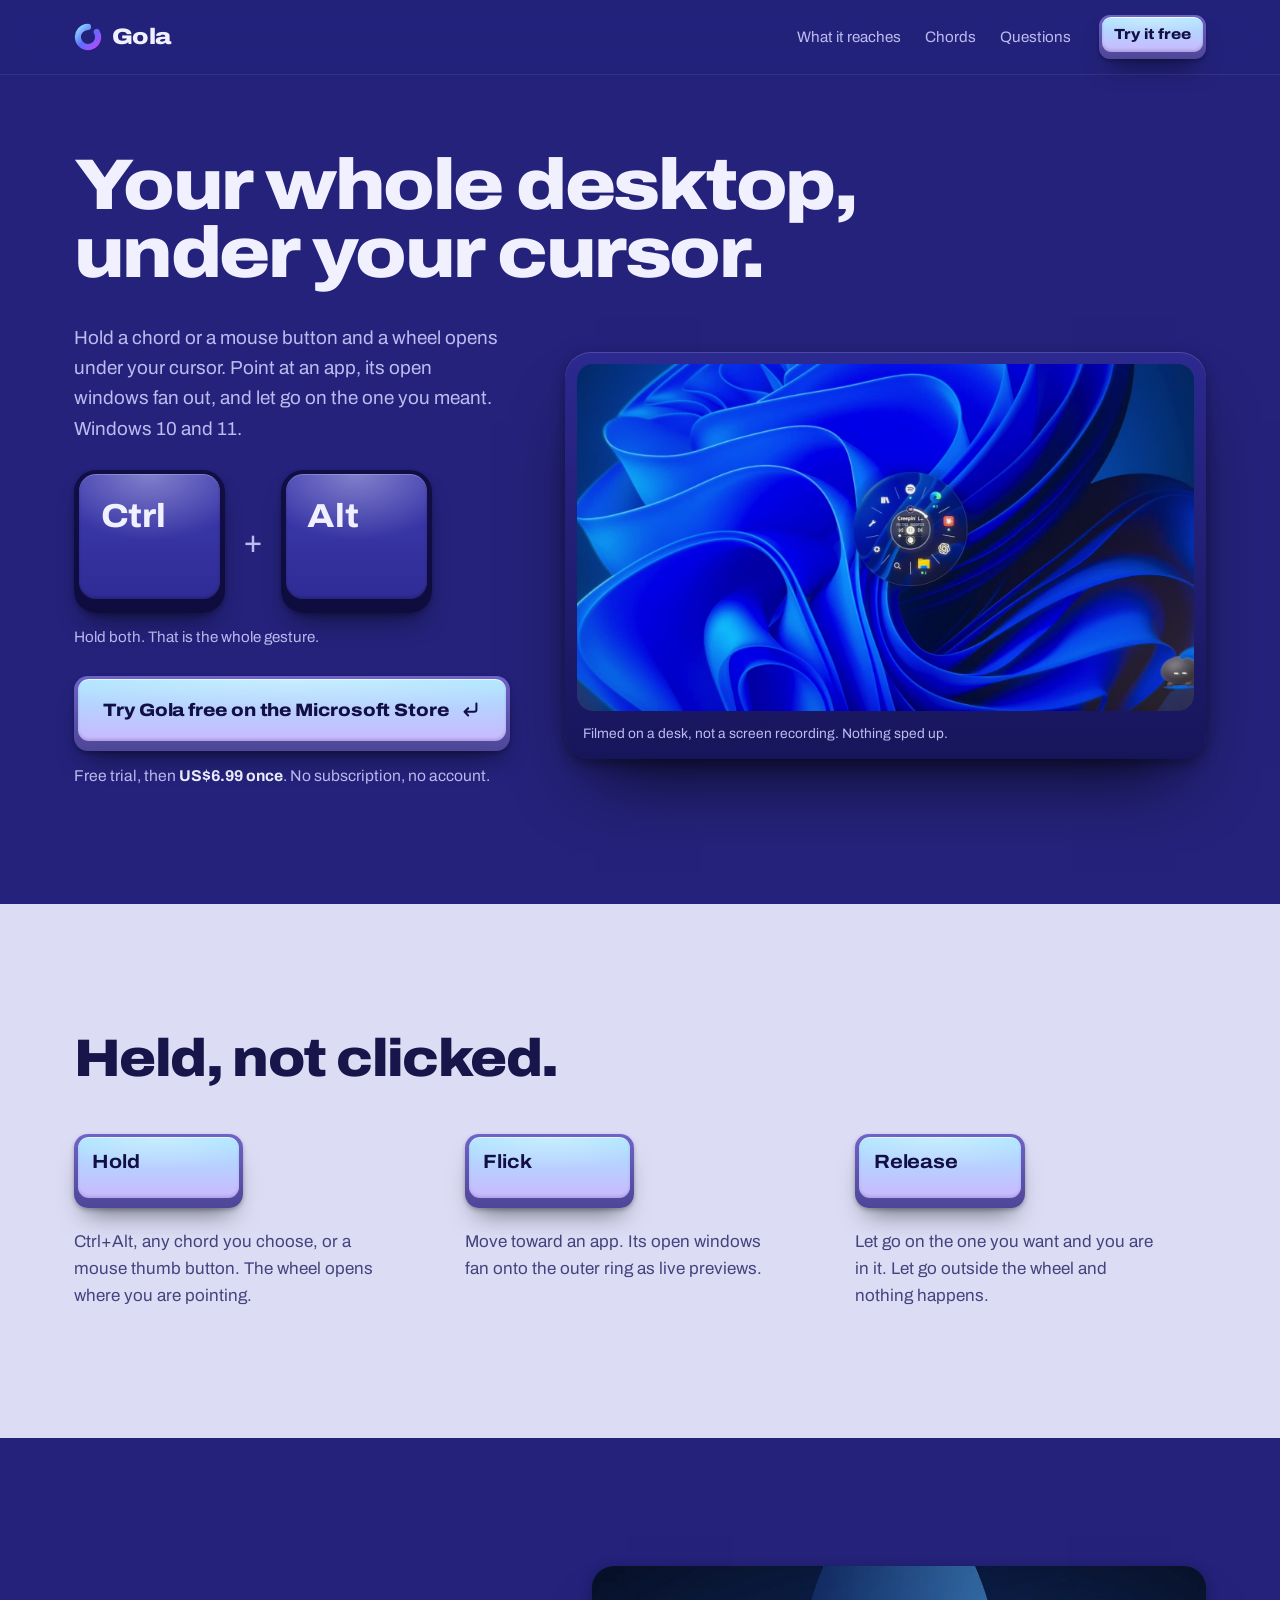
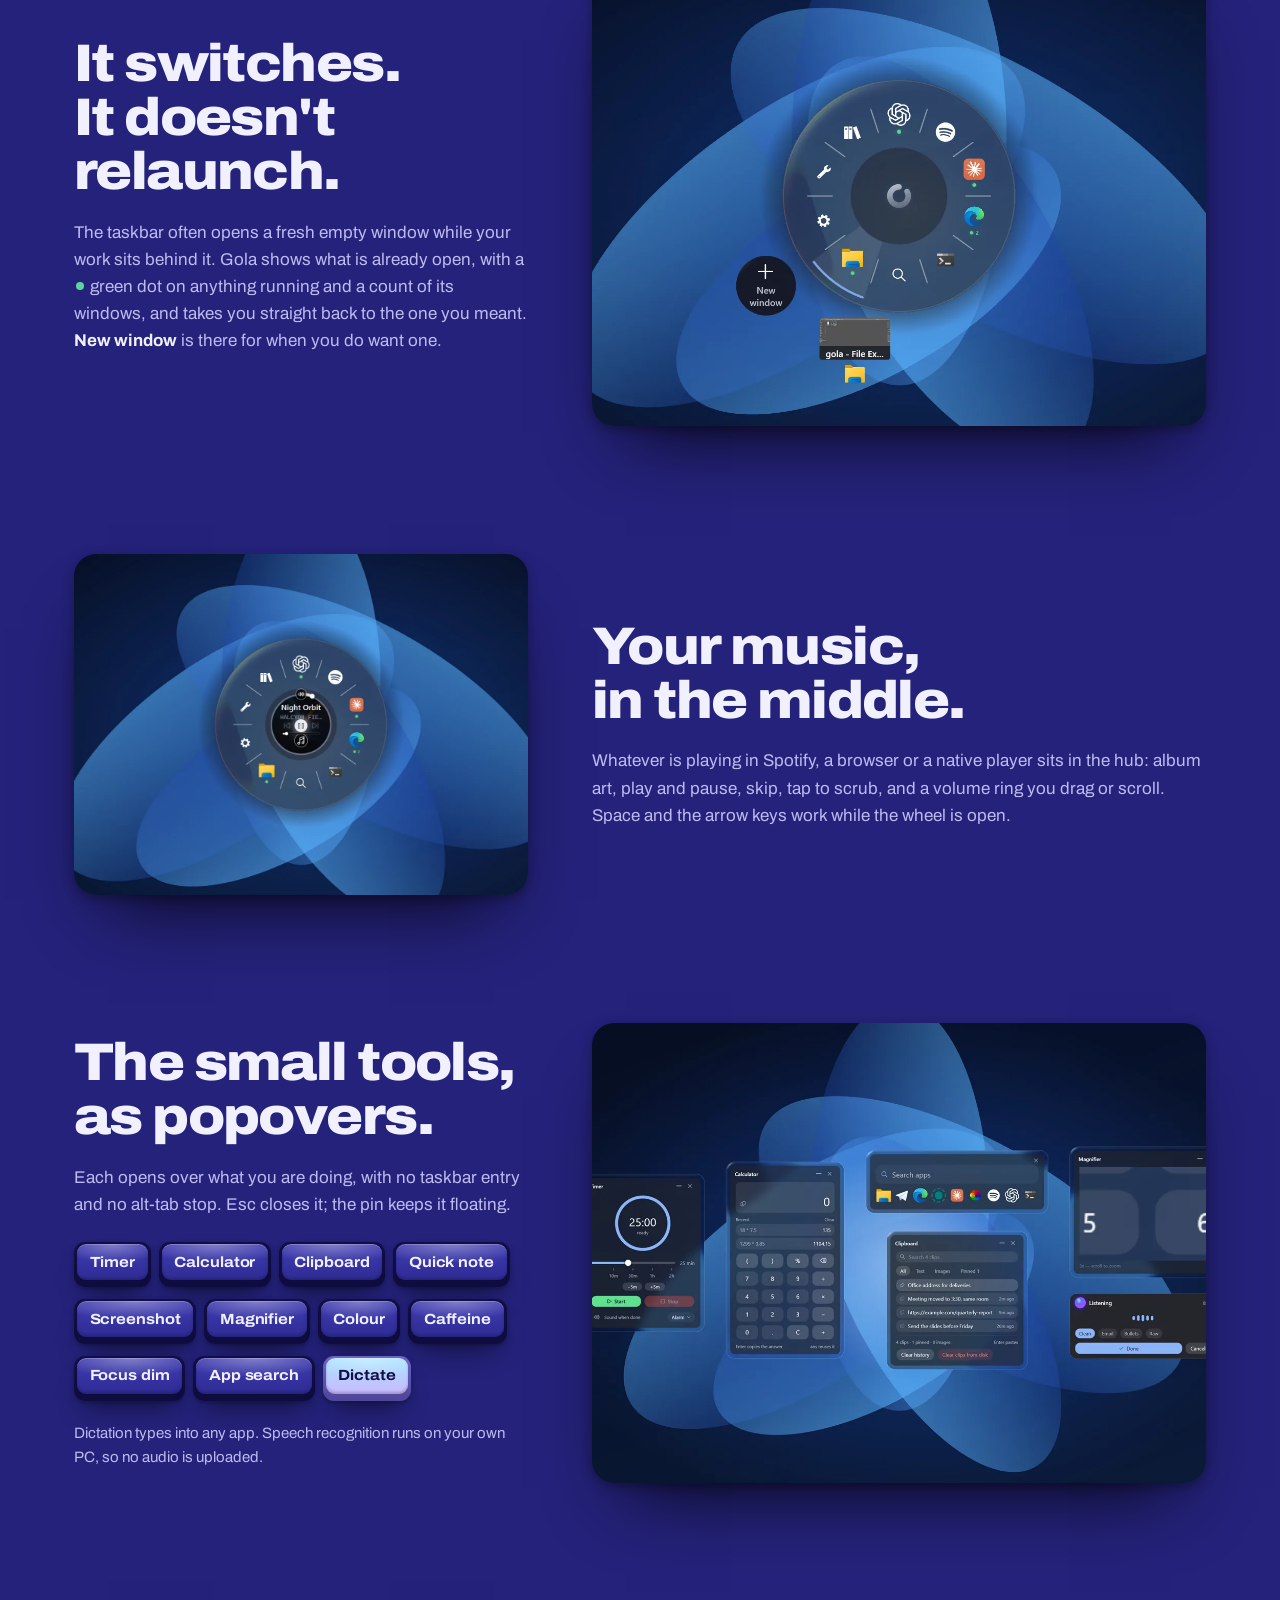
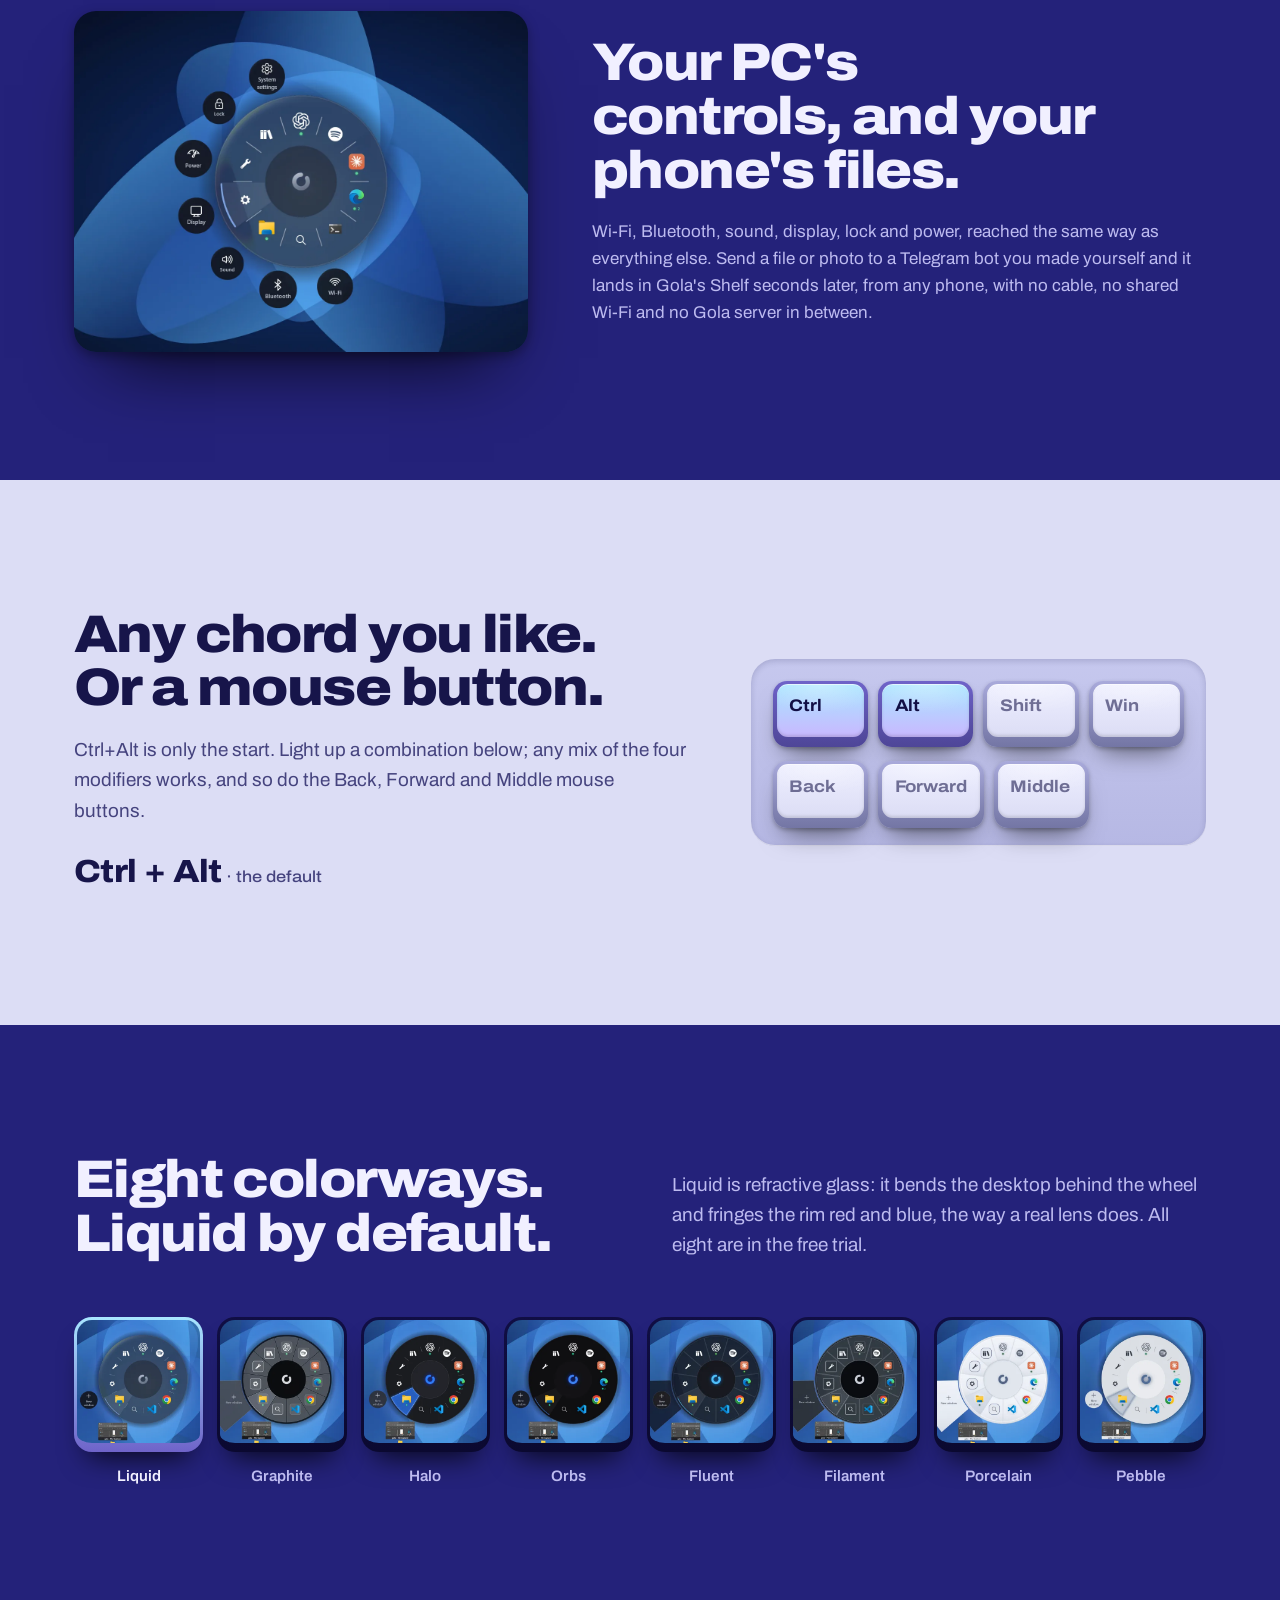
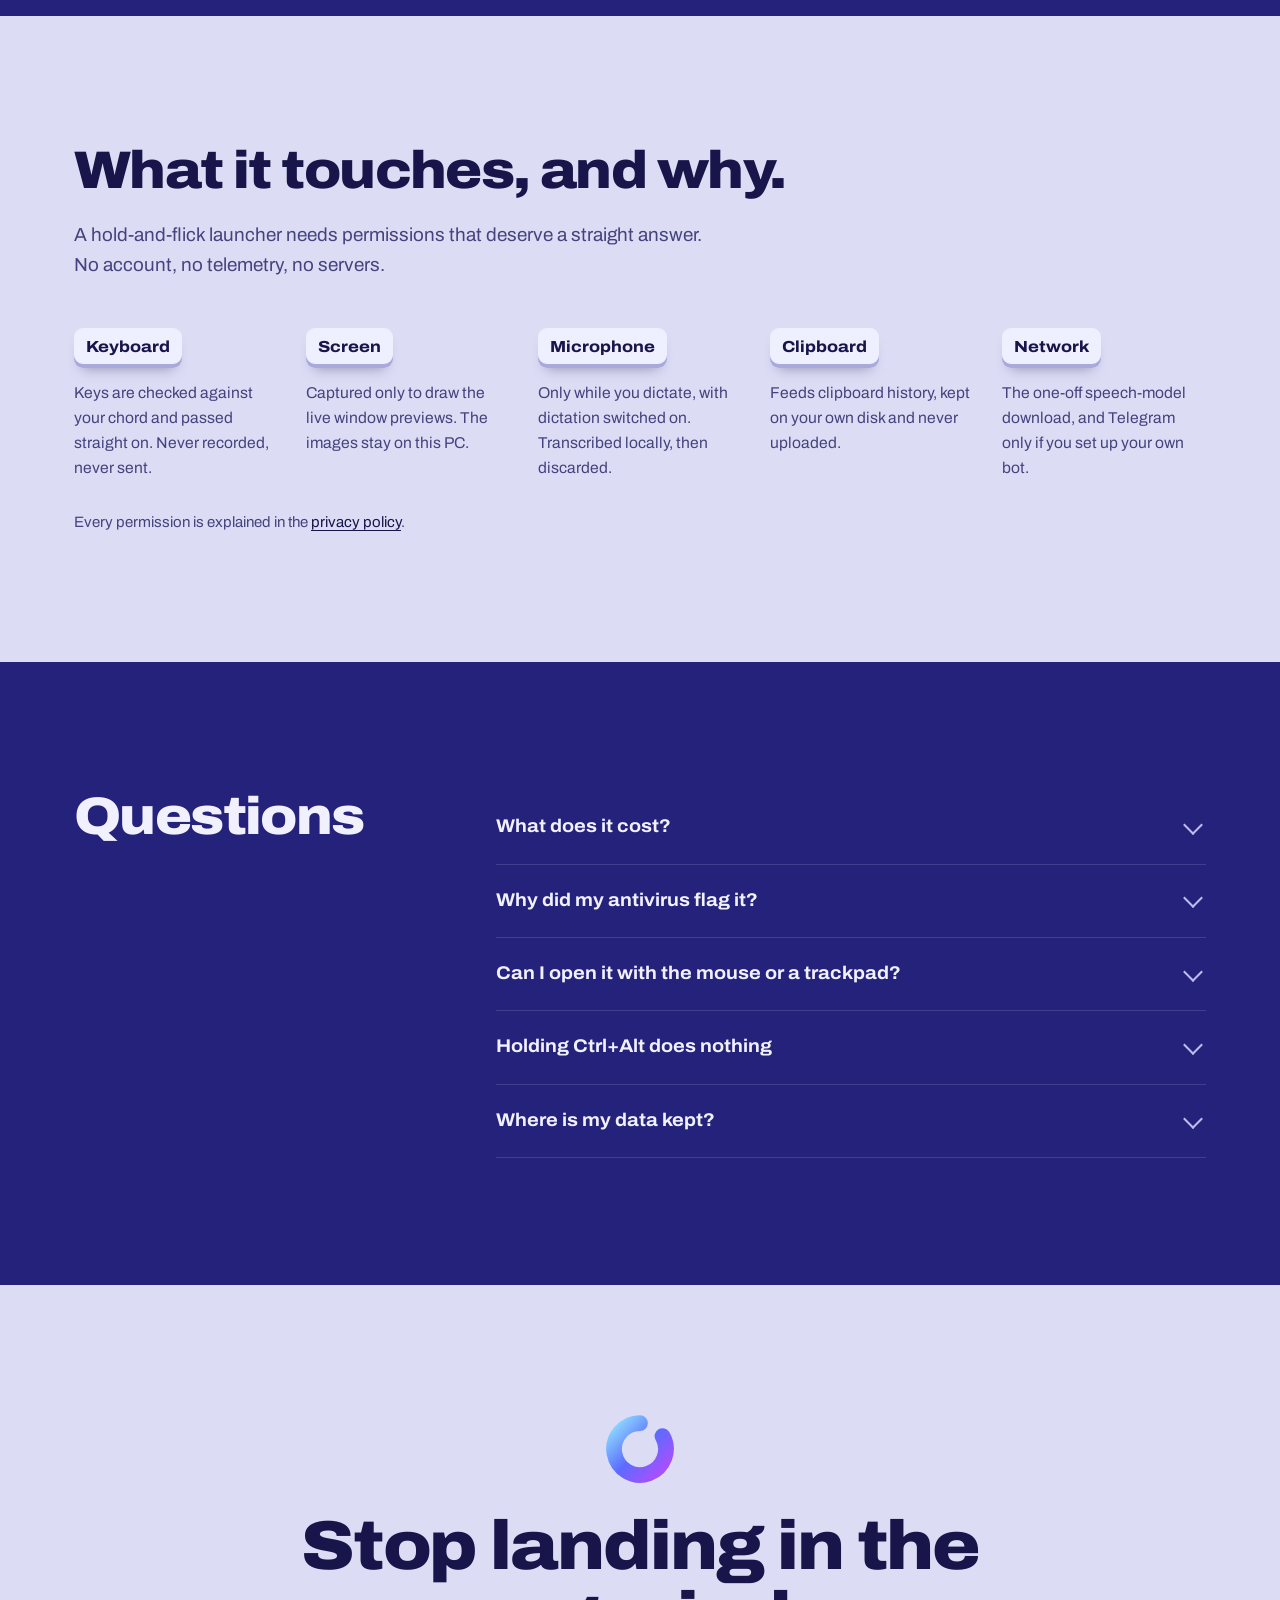
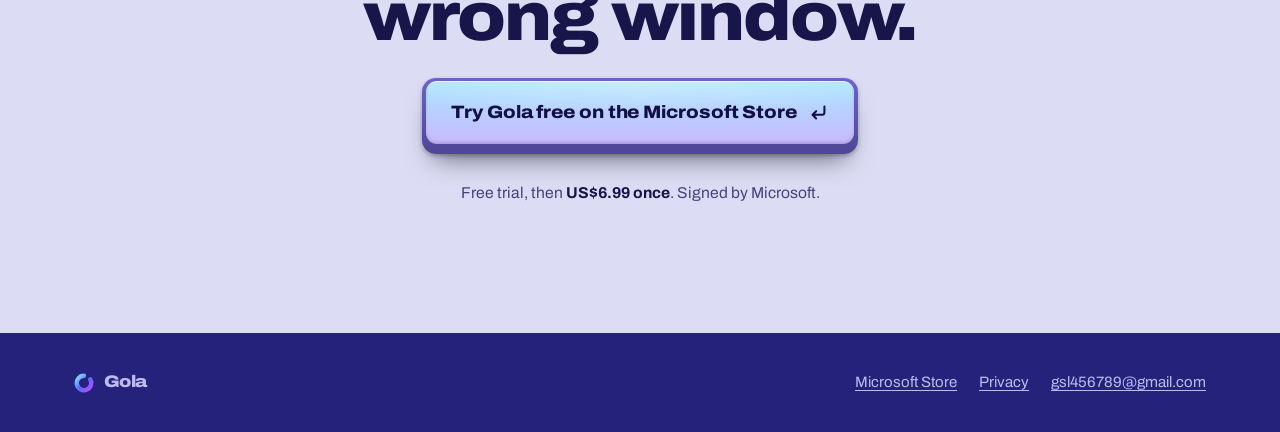
==== index.html @ 3bd57406 "Headline: Your whole desktop, under your cursor. Co-Authored-By: Claude Opus 5.5 <noreply@anthropic." ====
<!doctype html>
<html lang="en">
<head>
  <meta charset="utf-8">
  <meta name="viewport" content="width=device-width, initial-scale=1">
  <title>Gola — your whole desktop, under your cursor</title>
  <meta name="description" content="Hold a key chord or a mouse button and a wheel opens under your cursor. Point at an app, its open windows fan out, release on the one you meant. For Windows 10 and 11.">
  <meta name="theme-color" content="#24227A">
  <link rel="icon" type="image/png" href="assets/icons/favicon.png">
  <link rel="preconnect" href="https://fonts.googleapis.com">
  <link rel="preconnect" href="https://fonts.gstatic.com" crossorigin>
  <link rel="stylesheet" href="https://fonts.googleapis.com/css2?family=Archivo:wdth,wght@62..125,400..900&display=swap">
  <link rel="stylesheet" href="styles.css?v=112">
  <link rel="preload" as="image" href="assets/v108/showcase.jpg">

  <meta property="og:title" content="Gola — your whole desktop, under your cursor">
  <meta property="og:description" content="A wheel under your cursor that switches to the window you already have open. No account, no telemetry, no servers.">
  <meta property="og:type" content="website">
  <meta property="og:url" content="https://gsl0001.github.io/gola/">
  <meta property="og:image" content="https://gsl0001.github.io/gola/assets/v107/og.jpg">
  <meta name="twitter:card" content="summary_large_image">
</head>
<body>
<!--
THESIS: Gola is held, not clicked, so the page is a keycap set: the chord is the hero and the Store button is the Enter key. Refuses the dark SaaS hero + glass feature cards.
OWN-WORLD: indigo mod plastic (#24227A) and lilac alpha plastic (#DCDDF5) as whole fields; sculpted caps with skirts; one cyan-lilac Enter key; Archivo across widths. No boxed cards, no neutral greys.
STORY: see the wheel working, learn it is one held gesture, see what it reaches, trust it (privacy, price), press Enter.
FIRST VIEWPORT: headline left over giant Ctrl + Alt caps that depress when held (keyboard or pointer); real desk footage right in a keyboard-case plate; Enter key CTA with price under the caps.
FORM: Keycap Set, #3 of 7 grounded, seed 8dfe7fc5.
FINISH: unreviewed and undocumented is unfinished; this build ends with the finish review, the verdict, DESIGN.md, and every shipping raster carrying its provenance
-->

<a class="skip-link" href="#main">Skip to content</a>

<svg width="0" height="0" aria-hidden="true" style="position:absolute">
  <defs>
    <linearGradient id="ring" x1="0" y1="0" x2="1" y2="1">
      <stop offset="0%" stop-color="#8FDCFF"/><stop offset="50%" stop-color="#5B6CFF"/><stop offset="100%" stop-color="#B44BFF"/>
    </linearGradient>
    <symbol id="mark" viewBox="0 0 32 32">
      <path d="M25.98 10.24 A11.52 11.52 0 1 1 16.00 4.48" fill="none" stroke="url(#ring)" stroke-width="7" stroke-linecap="round"/>
    </symbol>
    <symbol id="ret" viewBox="0 0 24 24">
      <path d="M19 5v6.5a2.5 2.5 0 0 1-2.5 2.5H6m0 0 4-4m-4 4 4 4" fill="none" stroke="currentColor" stroke-width="2.2" stroke-linecap="round" stroke-linejoin="round"/>
    </symbol>
  </defs>
</svg>

<header class="topbar">
  <div class="shell topbar-in">
    <a class="brand" href="#top" aria-label="Gola, home">
      <svg width="28" height="28" aria-hidden="true"><use href="#mark"/></svg>
      Gola
    </a>
    <nav class="topnav" aria-label="Sections">
      <a href="#reach">What it reaches</a>
      <a href="#chord">Chords</a>
      <a href="#faq">Questions</a>
    </nav>
    <a class="key key-enter key-sm" href="https://apps.microsoft.com/detail/9NGHFH4J7JMD?cid=site-top"><span class="cap">Try it free</span></a>
  </div>
</header>

<main id="main">

  <section class="hero field-mod" id="top">
    <div class="shell hero-in">
      <h1>Your whole desktop,<br class="br-wide"> under your cursor.</h1>
      <div class="hero-copy">
        <p class="lede">
          Hold a chord or a mouse button and a wheel opens under your cursor. Point at an app,
          its open windows fan out, and let go on the one you meant. Windows&nbsp;10 and&nbsp;11.
        </p>

        <div class="chord" data-chord>
          <button class="key key-xl" type="button" data-key="Control" aria-pressed="false"><span class="cap"><span class="legend">Ctrl</span></span></button>
          <span class="plus" aria-hidden="true">+</span>
          <button class="key key-xl" type="button" data-key="Alt" aria-pressed="false"><span class="cap"><span class="legend">Alt</span></span></button>
          <p class="chord-say" aria-live="polite" data-say>Hold both. That is the whole gesture.</p>
        </div>

        <div class="buy">
          <a class="key key-enter key-lg" href="https://apps.microsoft.com/detail/9NGHFH4J7JMD?cid=site-hero">
            <span class="cap">Try Gola free on the Microsoft Store <svg width="22" height="22" aria-hidden="true"><use href="#ret"/></svg></span>
          </a>
          <p class="price">Free trial, then <b>US$6.99 once</b>. No subscription, no account.</p>
        </div>
      </div>

      <figure class="case">
        <video autoplay muted loop playsinline preload="metadata" poster="assets/v108/showcase.jpg" data-film
               aria-label="Filmed on a real desk: the wheel opens under the cursor, launches YouTube and Spotify, fans out File Explorer's open windows, plays music in the centre, opens system settings and turns on Caffeine">
          <source src="assets/v108/showcase.mp4" type="video/mp4">
        </video>
        <figcaption>Filmed on a desk, not a screen recording. Nothing sped up.</figcaption>
      </figure>
    </div>
  </section>

  <section class="field-alpha" id="how" aria-labelledby="how-h">
    <div class="shell">
      <h2 id="how-h">Held, not clicked.</h2>
      <ol class="stroke" data-stroke>
        <li>
          <span class="key key-md"><span class="cap"><span class="legend">Hold</span></span></span>
          <p>Ctrl+Alt, any chord you choose, or a mouse thumb button. The wheel opens where you are pointing.</p>
        </li>
        <li>
          <span class="key key-md"><span class="cap"><span class="legend">Flick</span></span></span>
          <p>Move toward an app. Its open windows fan onto the outer ring as live previews.</p>
        </li>
        <li>
          <span class="key key-md"><span class="cap"><span class="legend">Release</span></span></span>
          <p>Let go on the one you want and you are in it. Let go outside the wheel and nothing happens.</p>
        </li>
      </ol>
    </div>
  </section>

  <section class="field-mod" id="reach" aria-label="What the wheel reaches">
    <div class="shell">

      <article class="feat">
        <div class="feat-copy">
          <h2>It switches. It doesn't relaunch.</h2>
          <p>The taskbar often opens a fresh empty window while your work sits behind it. Gola shows what is already open, with a <span class="dot" aria-hidden="true"></span>green dot on anything running and a count of its windows, and takes you straight back to the one you meant. <b>New window</b> is there for when you do want one.</p>
        </div>
        <img class="shot" src="assets/v107/fan.webp" width="1200" height="900" loading="lazy"
             alt="The Liquid wheel with File Explorer's open window fanned out beside a New window button">
      </article>

      <article class="feat feat-flip">
        <div class="feat-copy">
          <h2>Your music, in the middle.</h2>
          <p>Whatever is playing in Spotify, a browser or a native player sits in the hub: album art, play and pause, skip, tap to scrub, and a volume ring you drag or scroll. Space and the arrow keys work while the wheel is open.</p>
        </div>
        <img class="shot" src="assets/v107/media.webp" width="1200" height="900" loading="lazy"
             alt="The wheel's centre showing the playing track with play controls and a volume ring">
      </article>

      <article class="feat">
        <div class="feat-copy">
          <h2>The small tools, as popovers.</h2>
          <p>Each opens over what you are doing, with no taskbar entry and no alt-tab stop. Esc closes it; the pin keeps it floating.</p>
          <ul class="novelties" aria-label="Built-in tools">
            <li><span class="key key-sm"><span class="cap">Timer</span></span></li>
            <li><span class="key key-sm"><span class="cap">Calculator</span></span></li>
            <li><span class="key key-sm"><span class="cap">Clipboard</span></span></li>
            <li><span class="key key-sm"><span class="cap">Quick note</span></span></li>
            <li><span class="key key-sm"><span class="cap">Screenshot</span></span></li>
            <li><span class="key key-sm"><span class="cap">Magnifier</span></span></li>
            <li><span class="key key-sm"><span class="cap">Colour</span></span></li>
            <li><span class="key key-sm"><span class="cap">Caffeine</span></span></li>
            <li><span class="key key-sm"><span class="cap">Focus dim</span></span></li>
            <li><span class="key key-sm"><span class="cap">App search</span></span></li>
            <li><span class="key key-sm key-lit"><span class="cap">Dictate</span></span></li>
          </ul>
          <p class="fine">Dictation types into any app. Speech recognition runs on your own PC, so no audio is uploaded.</p>
        </div>
        <img class="shot" src="assets/v107/tools.webp" width="1200" height="900" loading="lazy"
             alt="Gola's timer, calculator, app search, clipboard history, magnifier and dictation popovers floating over the desktop">
      </article>

      <article class="feat feat-flip">
        <div class="feat-copy">
          <h2>Your PC's controls, and your phone's files.</h2>
          <p>Wi-Fi, Bluetooth, sound, display, lock and power, reached the same way as everything else. Send a file or photo to a Telegram bot you made yourself and it lands in Gola's Shelf seconds later, from any phone, with no cable, no shared Wi-Fi and no Gola server in between.</p>
        </div>
        <img class="shot" src="assets/v107/system.webp" width="1200" height="900" loading="lazy"
             alt="The System section fanned out: settings, lock, power, display, sound, Bluetooth and Wi-Fi">
      </article>

    </div>
  </section>

  <section class="field-alpha" id="chord" aria-labelledby="chord-h">
    <div class="shell chord-in">
      <div>
        <h2 id="chord-h">Any chord you like. Or a mouse button.</h2>
        <p class="lede">Ctrl+Alt is only the start. Light up a combination below; any mix of the four modifiers works, and so do the Back, Forward and Middle mouse buttons.</p>
        <p class="chord-out" aria-live="polite" data-chord-out>Ctrl + Alt <span>· the default</span></p>
      </div>
      <div class="board" data-board>
        <div class="board-row" role="group" aria-label="Keyboard modifiers">
          <button class="key key-md" type="button" data-mod="Ctrl" aria-pressed="true"><span class="cap"><span class="legend">Ctrl</span></span></button>
          <button class="key key-md" type="button" data-mod="Alt" aria-pressed="true"><span class="cap"><span class="legend">Alt</span></span></button>
          <button class="key key-md" type="button" data-mod="Shift" aria-pressed="false"><span class="cap"><span class="legend">Shift</span></span></button>
          <button class="key key-md" type="button" data-mod="Win" aria-pressed="false"><span class="cap"><span class="legend">Win</span></span></button>
        </div>
        <div class="board-row" role="group" aria-label="Mouse buttons">
          <button class="key key-md" type="button" data-mouse="Back" aria-pressed="false"><span class="cap"><span class="legend">Back</span></span></button>
          <button class="key key-md" type="button" data-mouse="Forward" aria-pressed="false"><span class="cap"><span class="legend">Forward</span></span></button>
          <button class="key key-md" type="button" data-mouse="Middle" aria-pressed="false"><span class="cap"><span class="legend">Middle</span></span></button>
        </div>
      </div>
    </div>
  </section>

  <section class="field-mod" id="themes" aria-labelledby="themes-h">
    <div class="shell">
      <div class="split-head">
        <h2 id="themes-h">Eight colorways. Liquid by default.</h2>
        <p class="lede">Liquid is refractive glass: it bends the desktop behind the wheel and fringes the rim red and blue, the way a real lens does. All eight are in the free trial.</p>
      </div>
      <ul class="colorways">
        <li class="is-default"><img src="assets/v107/themes/liquid.webp" width="400" height="400" loading="lazy" alt=""><span>Liquid</span></li>
        <li><img src="assets/v107/themes/graphite.webp" width="400" height="400" loading="lazy" alt=""><span>Graphite</span></li>
        <li><img src="assets/v107/themes/halo.webp" width="400" height="400" loading="lazy" alt=""><span>Halo</span></li>
        <li><img src="assets/v107/themes/orbs.webp" width="400" height="400" loading="lazy" alt=""><span>Orbs</span></li>
        <li><img src="assets/v107/themes/fluent.webp" width="400" height="400" loading="lazy" alt=""><span>Fluent</span></li>
        <li><img src="assets/v107/themes/filament.webp" width="400" height="400" loading="lazy" alt=""><span>Filament</span></li>
        <li><img src="assets/v107/themes/porcelain.webp" width="400" height="400" loading="lazy" alt=""><span>Porcelain</span></li>
        <li><img src="assets/v107/themes/pebble.webp" width="400" height="400" loading="lazy" alt=""><span>Pebble</span></li>
      </ul>
    </div>
  </section>

  <section class="field-alpha" id="privacy" aria-labelledby="privacy-h">
    <div class="shell">
      <h2 id="privacy-h">What it touches, and why.</h2>
      <p class="lede">A hold-and-flick launcher needs permissions that deserve a straight answer. No account, no telemetry, no servers.</p>
      <dl class="legend-sheet">
        <div><dt>Keyboard</dt><dd>Keys are checked against your chord and passed straight on. Never recorded, never sent.</dd></div>
        <div><dt>Screen</dt><dd>Captured only to draw the live window previews. The images stay on this PC.</dd></div>
        <div><dt>Microphone</dt><dd>Only while you dictate, with dictation switched on. Transcribed locally, then discarded.</dd></div>
        <div><dt>Clipboard</dt><dd>Feeds clipboard history, kept on your own disk and never uploaded.</dd></div>
        <div><dt>Network</dt><dd>The one-off speech-model download, and Telegram only if you set up your own bot.</dd></div>
      </dl>
      <p class="fine">Every permission is explained in the <a href="https://gist.github.com/gsl0001/0c2ba872f82c192507a5e0ded852b368" target="_blank" rel="noopener">privacy policy</a>.</p>
    </div>
  </section>

  <section class="field-mod" id="faq" aria-labelledby="faq-h">
    <div class="shell faq">
      <h2 id="faq-h">Questions</h2>
      <div>
        <details>
          <summary>What does it cost?</summary>
          <p>Gola has a free trial on the Microsoft Store. After that it's US$6.99, paid once, and updates arrive through the Store. There is no subscription.</p>
        </details>
        <details>
          <summary>Why did my antivirus flag it?</summary>
          <p>A keyboard hook, screen capture for the previews and launching apps together look like what antivirus engines watch for. A hold-and-flick launcher needs all three. The Store build is signed by Microsoft.</p>
        </details>
        <details>
          <summary>Can I open it with the mouse or a trackpad?</summary>
          <p>Yes. In Settings, pick Back, Forward or Middle and hold it instead of a key chord. Gola takes that button over, so it stops doing browser back or forward. On a trackpad, map a three-finger tap to middle-click in Windows settings and choose Middle.</p>
        </details>
        <details>
          <summary>Holding Ctrl+Alt does nothing</summary>
          <p>Keyboard layouts with an AltGr key report it as Ctrl+Alt. Change the chord in Settings → Keymap, for example to <kbd>Ctrl</kbd>+<kbd>Shift</kbd>.</p>
        </details>
        <details>
          <summary>Where is my data kept?</summary>
          <p>Settings live in <code>%APPDATA%\Gola\</code>. Screenshots, notes and Shelf files live in <code>%USERPROFILE%\Gola\</code>. Nothing is uploaded.</p>
        </details>
      </div>
    </div>
  </section>

  <section class="field-alpha final" aria-labelledby="final-h">
    <div class="shell final-in">
      <svg width="72" height="72" aria-hidden="true"><use href="#mark"/></svg>
      <h2 id="final-h">Stop landing in the wrong window.</h2>
      <a class="key key-enter key-lg" href="https://apps.microsoft.com/detail/9NGHFH4J7JMD?cid=site-get">
        <span class="cap">Try Gola free on the Microsoft Store <svg width="22" height="22" aria-hidden="true"><use href="#ret"/></svg></span>
      </a>
      <p class="price">Free trial, then <b>US$6.99 once</b>. Signed by Microsoft.</p>
    </div>
  </section>

</main>

<footer class="foot field-mod">
  <div class="shell foot-in">
    <span class="brand brand-quiet"><svg width="20" height="20" aria-hidden="true"><use href="#mark"/></svg>Gola</span>
    <nav aria-label="Footer">
      <a href="https://apps.microsoft.com/detail/9NGHFH4J7JMD?cid=site-footer">Microsoft Store</a>
      <a href="https://gist.github.com/gsl0001/0c2ba872f82c192507a5e0ded852b368" target="_blank" rel="noopener">Privacy</a>
      <a href="mailto:gsl456789@gmail.com">gsl456789@gmail.com</a>
    </nav>
  </div>
</footer>

<script src="keys.js?v=109" defer></script>
</body>
</html>
---- styles.css ----
/* Gola site, built as a keycap set.
   Two plastics own the page as whole fields: indigo "mod" caps and lilac "alpha" caps.
   Every neutral is tinted by the indigo; there is no grey. Rank is keycap height, never a box.
   The one coloured key is Enter (the Store button), cut from the mark's cyan-to-violet. */

:root {
  --mod: #24227A;          /* indigo modifier plastic, the dark field */
  --mod-deep: #17155A;     /* case / wells */
  --mod-skirt: #100E44;
  --on-mod: #F1F0FF;
  --on-mod-dim: #BDBBF0;

  --alpha: #DCDDF5;        /* lilac alpha plastic, the light field */
  --alpha-top: #EEEFFF;
  --alpha-skirt: #A9AADB;
  --on-alpha: #17154A;
  --on-alpha-dim: #45437E;

  --enter-a: #A8E6FF;
  --enter-b: #C9B8FF;
  --enter-skirt: #6F63C9;
  --enter-ink: #120F45;

  --running: #5ED39A;
  --font: "Archivo", "Segoe UI Variable Text", "Segoe UI", system-ui, sans-serif;
  --ease: cubic-bezier(0.16, 1, 0.3, 1);
}

* { box-sizing: border-box; }
html { scroll-behavior: smooth; scroll-padding-top: 84px; scrollbar-color: var(--on-mod-dim) var(--mod-deep); }
body {
  margin: 0;
  background: var(--mod);
  color: var(--on-mod);
  font: 400 1.0625rem/1.6 var(--font);
  font-variation-settings: "wdth" 100;
  -webkit-font-smoothing: antialiased;
}
::selection { background: var(--enter-b); color: var(--enter-ink); }

.shell { max-width: 1180px; margin: 0 auto; padding-inline: 24px; }

h1, h2, h3 { margin: 0; text-wrap: balance; font-weight: 850; }
h1 {
  font-size: clamp(2.9rem, 6.6vw, 5.4rem);
  line-height: 0.95; letter-spacing: -0.035em;
  font-variation-settings: "wdth" 112;
}
h2 {
  font-size: clamp(2rem, 4.2vw, 3.3rem);
  line-height: 1.02; letter-spacing: -0.03em;
  font-variation-settings: "wdth" 110;
}
p { margin: 0; }
a { color: inherit; text-underline-offset: 0.2em; text-decoration-thickness: 1px; }
img, video { max-width: 100%; height: auto; display: block; }
figure { margin: 0; }
b { font-weight: 700; }
code { font-family: Consolas, "Cascadia Mono", monospace; font-size: 0.88em; }
kbd {
  font: 600 0.85em var(--font); font-variation-settings: "wdth" 112;
  background: var(--alpha-top); color: var(--on-alpha);
  border-radius: 6px; padding: 0.08em 0.45em;
  box-shadow: inset 0 -3px 0 var(--alpha-skirt);
}

.skip-link { position: absolute; left: -999px; top: 0; z-index: 99; background: var(--enter-a); color: var(--enter-ink); padding: 8px 16px; }
.skip-link:focus { left: 0; }
:focus-visible { outline: 3px solid var(--enter-a); outline-offset: 4px; border-radius: 10px; }

/* ── Fields: each section is one plastic ───────────────────────────── */
.field-mod { background: var(--mod); color: var(--on-mod); }
.field-alpha { background: var(--alpha); color: var(--on-alpha); }
.field-alpha ::selection { background: var(--mod); color: var(--on-mod); }
.field-alpha :focus-visible { outline-color: var(--mod); }
section { padding-block: clamp(72px, 10vw, 128px); }

.lede { font-size: 1.18rem; max-width: 34em; color: var(--on-mod-dim); }
.field-alpha .lede, .field-alpha .fine { color: var(--on-alpha-dim); }
.fine { font-size: 0.94rem; color: var(--on-mod-dim); }
.price { font-size: 0.98rem; color: var(--on-mod-dim); font-variant-numeric: tabular-nums; }
.price b { color: var(--on-mod); }
.field-alpha .price { color: var(--on-alpha-dim); }
.field-alpha .price b { color: var(--on-alpha); }
.dot {
  display: inline-block; width: 8px; height: 8px; border-radius: 50%;
  background: var(--running); margin: 0 6px 0 2px; vertical-align: 0.1em;
}

/* ── The keycap ────────────────────────────────────────────────────
   .key is the skirt (the cap's sloped side, seen below the face),
   .cap is the dished top face. Pressing slides the face down into the skirt. */
.key {
  --top-a: var(--alpha-top); --top-b: var(--alpha); --skirt: var(--alpha-skirt); --ink: var(--on-alpha);
  --travel: 6px;
  display: inline-flex; position: relative;
  padding: 3px 4px 10px;
  border: 0; margin: 0;
  border-radius: 14px;
  background: linear-gradient(180deg, var(--skirt), color-mix(in oklab, var(--skirt), #0B0930 30%));
  box-shadow: 0 16px 26px -12px rgba(0, 0, 0, 0.55), 0 2px 4px rgba(0, 0, 0, 0.25);
  color: var(--ink);
  font: inherit; text-decoration: none; cursor: pointer;
  -webkit-tap-highlight-color: transparent;
  transition: box-shadow 160ms var(--ease);
  user-select: none;
}
span.key { cursor: default; }
.cap {
  display: inline-flex; align-items: center; justify-content: center; gap: 0.55em;
  width: 100%;
  border-radius: 11px;
  padding: 0.5em 1em;
  background:
    radial-gradient(120% 90% at 50% 0%, rgba(255, 255, 255, 0.35), transparent 60%),
    linear-gradient(180deg, var(--top-a), var(--top-b));
  box-shadow: inset 0 1px 0 rgba(255, 255, 255, 0.6), inset 0 -2px 3px rgba(0, 0, 0, 0.12);
  font-weight: 700; font-variation-settings: "wdth" 112; letter-spacing: -0.005em;
  transition: transform 120ms var(--ease), filter 160ms var(--ease);
}
.legend { align-self: flex-start; margin-right: auto; }
a.key:hover .cap, button.key:hover .cap { filter: brightness(1.05); }
a.key:active .cap, button.key:active .cap, .key.is-down .cap { transform: translateY(var(--travel)); }
a.key:active, button.key:active, .key.is-down { box-shadow: 0 8px 14px -8px rgba(0, 0, 0, 0.5); }

/* modifier caps (indigo plastic) on the dark field */
.field-mod .key {
  --top-a: #3E3BB0; --top-b: #2F2C96; --skirt: var(--mod-skirt); --ink: var(--on-mod);
}
.field-mod .key .cap { box-shadow: inset 0 1px 0 rgba(255, 255, 255, 0.22), inset 0 -2px 3px rgba(0, 0, 0, 0.2); }

/* Enter, lit chord keys and the featured tool: the only coloured caps on the page */
.key.key-enter, .key[aria-pressed="true"], .key.key-lit, .chord.is-held .key {
  --top-a: var(--enter-a); --top-b: var(--enter-b); --skirt: var(--enter-skirt); --ink: var(--enter-ink);
}
.key.key-enter .cap { font-weight: 800; box-shadow: inset 0 1px 0 rgba(255, 255, 255, 0.7), inset 0 -2px 3px rgba(0, 0, 0, 0.15); }
/* unlit caps are drawn too, as ghosts: same shape, legend dimmed */
.board .key[aria-pressed="false"] .cap { color: color-mix(in oklab, var(--ink), transparent 42%); }

.key-sm { padding: 2px 3px 7px; border-radius: 11px; --travel: 4px; }
.key-sm .cap { font-size: 0.92rem; padding: 0.42em 0.85em; border-radius: 9px; }
.key-md .cap { font-size: 1.05rem; min-width: 5.2em; min-height: 3.2em; padding: 0.55em 0.75em; align-items: flex-start; justify-content: flex-start; }
.key-lg .cap { font-size: 1.12rem; padding: 0.95em 1.4em; }
.key-xl { padding: 4px 5px 14px; border-radius: 22px; --travel: 9px; }
.key-xl .cap {
  width: clamp(108px, 11vw, 146px); aspect-ratio: 1.12;
  border-radius: 17px; padding: 0.5em 0.65em;
  align-items: flex-start; justify-content: flex-start;
  font-size: clamp(1.5rem, 2.6vw, 2.1rem); font-weight: 750;
}

/* ── Top bar ───────────────────────────────────────────────────────── */
.topbar {
  position: sticky; top: 0; z-index: 10;
  background: color-mix(in oklab, var(--mod), transparent 6%);
  backdrop-filter: saturate(1.3) blur(12px);
  box-shadow: 0 1px 0 rgba(241, 240, 255, 0.08);
}
.topbar-in { display: flex; align-items: center; gap: 28px; height: 74px; }
.brand {
  display: inline-flex; align-items: center; gap: 10px;
  font-weight: 850; font-size: 1.4rem; letter-spacing: -0.03em; font-variation-settings: "wdth" 115;
  text-decoration: none;
}
.topnav { display: flex; gap: 24px; margin-left: auto; font-size: 0.95rem; }
.topnav a { text-decoration: none; color: var(--on-mod-dim); }
.topnav a:hover { color: var(--on-mod); }

/* ── Hero ──────────────────────────────────────────────────────────── */
.hero { padding-block: clamp(44px, 6vw, 88px) clamp(72px, 9vw, 120px); }
.hero-in { display: grid; grid-template-columns: minmax(0, 0.8fr) minmax(0, 1.2fr); gap: 36px clamp(32px, 5vw, 72px); align-items: center; }
.hero h1 { grid-column: 1 / -1; font-size: clamp(2.6rem, 5.6vw, 4.7rem); text-wrap: pretty; }
@media (min-width: 861px) { .buy .key-lg .cap { white-space: nowrap; } }
.hero-copy { display: grid; gap: 26px; }

.chord { display: flex; align-items: center; flex-wrap: wrap; gap: 12px 18px; }
.plus { font-size: 2rem; font-weight: 400; color: var(--on-mod-dim); }
.chord-say { flex-basis: 100%; font-size: 0.95rem; color: var(--on-mod-dim); min-height: 1.6em; }
.chord.is-held .chord-say { color: var(--on-mod); }

.buy { display: grid; gap: 12px; justify-items: start; }

/* the keyboard case around the footage */
.case {
  border-radius: 26px;
  padding: 12px 12px 0;
  background: linear-gradient(180deg, #2C2990, var(--mod-deep));
  box-shadow:
    inset 0 1px 0 rgba(241, 240, 255, 0.16),
    0 40px 70px -30px rgba(0, 0, 0, 0.8),
    0 6px 14px rgba(0, 0, 0, 0.35);
}
.case video { border-radius: 16px; width: 100%; aspect-ratio: 16 / 9; object-fit: cover; background: #0A2BD6; }
.case figcaption { padding: 12px 6px 14px; font-size: 0.86rem; color: var(--on-mod-dim); }

/* ── Hold / Flick / Release ───────────────────────────────────────── */
.stroke { list-style: none; margin: 48px 0 0; padding: 0; display: grid; grid-template-columns: repeat(3, 1fr); gap: 40px; }
.stroke li { display: grid; gap: 20px; align-content: start; justify-items: start; }
.stroke .key-md .cap { min-width: 8.4em; font-size: 1.2rem; }
.stroke p { max-width: 30ch; color: var(--on-alpha-dim); }

/* ── Feature rows ─────────────────────────────────────────────────── */
.feat {
  display: grid; grid-template-columns: minmax(0, 0.85fr) minmax(0, 1.15fr);
  gap: clamp(32px, 5vw, 80px); align-items: center;
}
.feat + .feat { margin-top: clamp(80px, 10vw, 140px); }
.feat-flip .feat-copy { order: 2; }
.feat-copy { display: grid; gap: 20px; }
.feat-copy > p { color: var(--on-mod-dim); max-width: 36em; }
.feat-copy > p b { color: var(--on-mod); }
.shot {
  border-radius: 22px;
  box-shadow: 0 40px 70px -34px rgba(0, 0, 0, 0.85), 0 4px 12px rgba(0, 0, 0, 0.3);
}
.novelties { list-style: none; margin: 4px 0 0; padding: 0; display: flex; flex-wrap: wrap; gap: 12px 8px; }

/* ── Chord builder ────────────────────────────────────────────────── */
.chord-in { display: grid; grid-template-columns: minmax(0, 1fr) auto; gap: clamp(32px, 5vw, 72px); align-items: center; }
.chord-in > div:first-child { display: grid; gap: 20px; }
.chord-out { font-size: clamp(1.5rem, 2.6vw, 2rem); font-weight: 800; letter-spacing: -0.02em; font-variation-settings: "wdth" 112; min-height: 1.3em; }
.chord-out span { font-weight: 500; color: var(--on-alpha-dim); font-size: 1rem; letter-spacing: 0; }
.board {
  display: grid; gap: 14px; padding: 22px 22px 18px;
  border-radius: 24px;
  background: linear-gradient(180deg, #C6C8EE, #B6B8E4);
  box-shadow: inset 0 2px 6px rgba(23, 21, 74, 0.18), inset 0 -1px 0 rgba(255, 255, 255, 0.6);
}
.board-row { display: flex; gap: 10px; flex-wrap: wrap; }

/* ── Colorways ────────────────────────────────────────────────────── */
.split-head { display: grid; grid-template-columns: minmax(0, 1fr) minmax(0, 1fr); gap: 24px 64px; align-items: end; }
.colorways { list-style: none; margin: 56px 0 0; padding: 0; display: grid; grid-template-columns: repeat(8, 1fr); gap: 14px; }
.colorways li { display: grid; gap: 12px; justify-items: center; font-size: 0.95rem; color: var(--on-mod-dim); font-weight: 600; }
.colorways img {
  width: 100%; border-radius: 18px;
  padding: 3px 3px 9px;
  background: linear-gradient(180deg, var(--mod-skirt), #0B0930);
  box-shadow: 0 18px 28px -14px rgba(0, 0, 0, 0.8);
  transition: transform 180ms var(--ease);
}
.colorways li:hover img { transform: translateY(-4px); }
.colorways .is-default { color: var(--on-mod); }
.colorways .is-default img { background: linear-gradient(180deg, var(--enter-a), var(--enter-skirt)); }

/* ── Privacy legend sheet ─────────────────────────────────────────── */
#privacy .shell { display: grid; gap: 22px; }
.legend-sheet { margin: 26px 0 8px; display: grid; grid-template-columns: repeat(5, 1fr); gap: 28px; }
.legend-sheet div { display: grid; gap: 12px; align-content: start; }
.legend-sheet dt {
  justify-self: start;
  font-weight: 750; font-variation-settings: "wdth" 112; font-size: 1rem;
  background: var(--alpha-top); border-radius: 9px; padding: 0.35em 0.75em 0.5em;
  box-shadow: inset 0 -4px 0 var(--alpha-skirt), 0 8px 14px -8px rgba(23, 21, 74, 0.4);
}
.legend-sheet dd { margin: 0; color: var(--on-alpha-dim); font-size: 0.98rem; }
#privacy .fine a { color: var(--on-alpha); }

/* ── FAQ ──────────────────────────────────────────────────────────── */
.faq { display: grid; grid-template-columns: minmax(0, 0.7fr) minmax(0, 1.3fr); gap: 40px; align-items: start; }
.faq details { box-shadow: 0 1px 0 rgba(241, 240, 255, 0.14); }
.faq summary {
  cursor: pointer; list-style: none;
  padding: 22px 40px 22px 0; position: relative;
  font-weight: 700; font-size: 1.15rem; font-variation-settings: "wdth" 108;
}
.faq summary::-webkit-details-marker { display: none; }
.faq summary::after {
  content: ""; position: absolute; right: 6px; top: 50%; width: 12px; height: 12px; margin-top: -9px;
  border-right: 2.5px solid var(--on-mod-dim); border-bottom: 2.5px solid var(--on-mod-dim);
  transform: rotate(45deg); transition: transform 200ms var(--ease);
}
.faq details[open] summary::after { transform: rotate(225deg); margin-top: -3px; }
.faq details p { padding-bottom: 24px; color: var(--on-mod-dim); max-width: 60ch; }
.faq code { color: var(--on-mod); }

/* ── Final ────────────────────────────────────────────────────────── */
.final-in { display: grid; justify-items: center; text-align: center; gap: 26px; }
.final h2 { font-size: clamp(2.3rem, 5.4vw, 4.4rem); max-width: 14em; }

/* ── Footer ───────────────────────────────────────────────────────── */
.foot { padding-block: 36px; }
.foot-in { display: flex; align-items: center; justify-content: space-between; gap: 20px; flex-wrap: wrap; }
.brand-quiet { font-size: 1.05rem; color: var(--on-mod-dim); }
.foot nav { display: flex; gap: 22px; flex-wrap: wrap; font-size: 0.94rem; }
.foot a { color: var(--on-mod-dim); }
.foot a:hover { color: var(--on-mod); }

/* ── Responsive ───────────────────────────────────────────────────── */
@media (max-width: 1020px) {
  .colorways { grid-template-columns: repeat(4, 1fr); }
  .legend-sheet { grid-template-columns: repeat(3, 1fr); }
}
@media (max-width: 860px) {
  .hero-in, .feat, .chord-in, .split-head, .faq { grid-template-columns: 1fr; }
  .feat-flip .feat-copy { order: 0; }
  .stroke { grid-template-columns: 1fr; gap: 28px; }
  .stroke li { grid-template-columns: auto 1fr; align-items: center; gap: 20px; }
  .topnav, .br-wide { display: none; }
  .hero .case { order: 2; }
  .topbar .key { margin-left: auto; }
  .legend-sheet { grid-template-columns: 1fr 1fr; }
}
@media (max-width: 520px) {
  .shell { padding-inline: 16px; }
  .colorways { grid-template-columns: repeat(2, 1fr); }
  .legend-sheet { grid-template-columns: 1fr; }
  .key-lg .cap { font-size: 1rem; padding: 0.85em 1.05em; }
  .stroke li { grid-template-columns: 1fr; }
  .case { padding: 8px 8px 0; border-radius: 20px; }
}

/* Motion sensitivity narrows motion, it does not remove state changes:
   keys still light when held, they just don't travel. */
@media (prefers-reduced-motion: reduce) {
  html { scroll-behavior: auto; }
  .cap, .key, .colorways img { transition-property: filter, background-color, color; }
  a.key:active .cap, button.key:active .cap, .key.is-down .cap { transform: none; filter: brightness(0.92); }
  .colorways li:hover img { transform: none; }
}
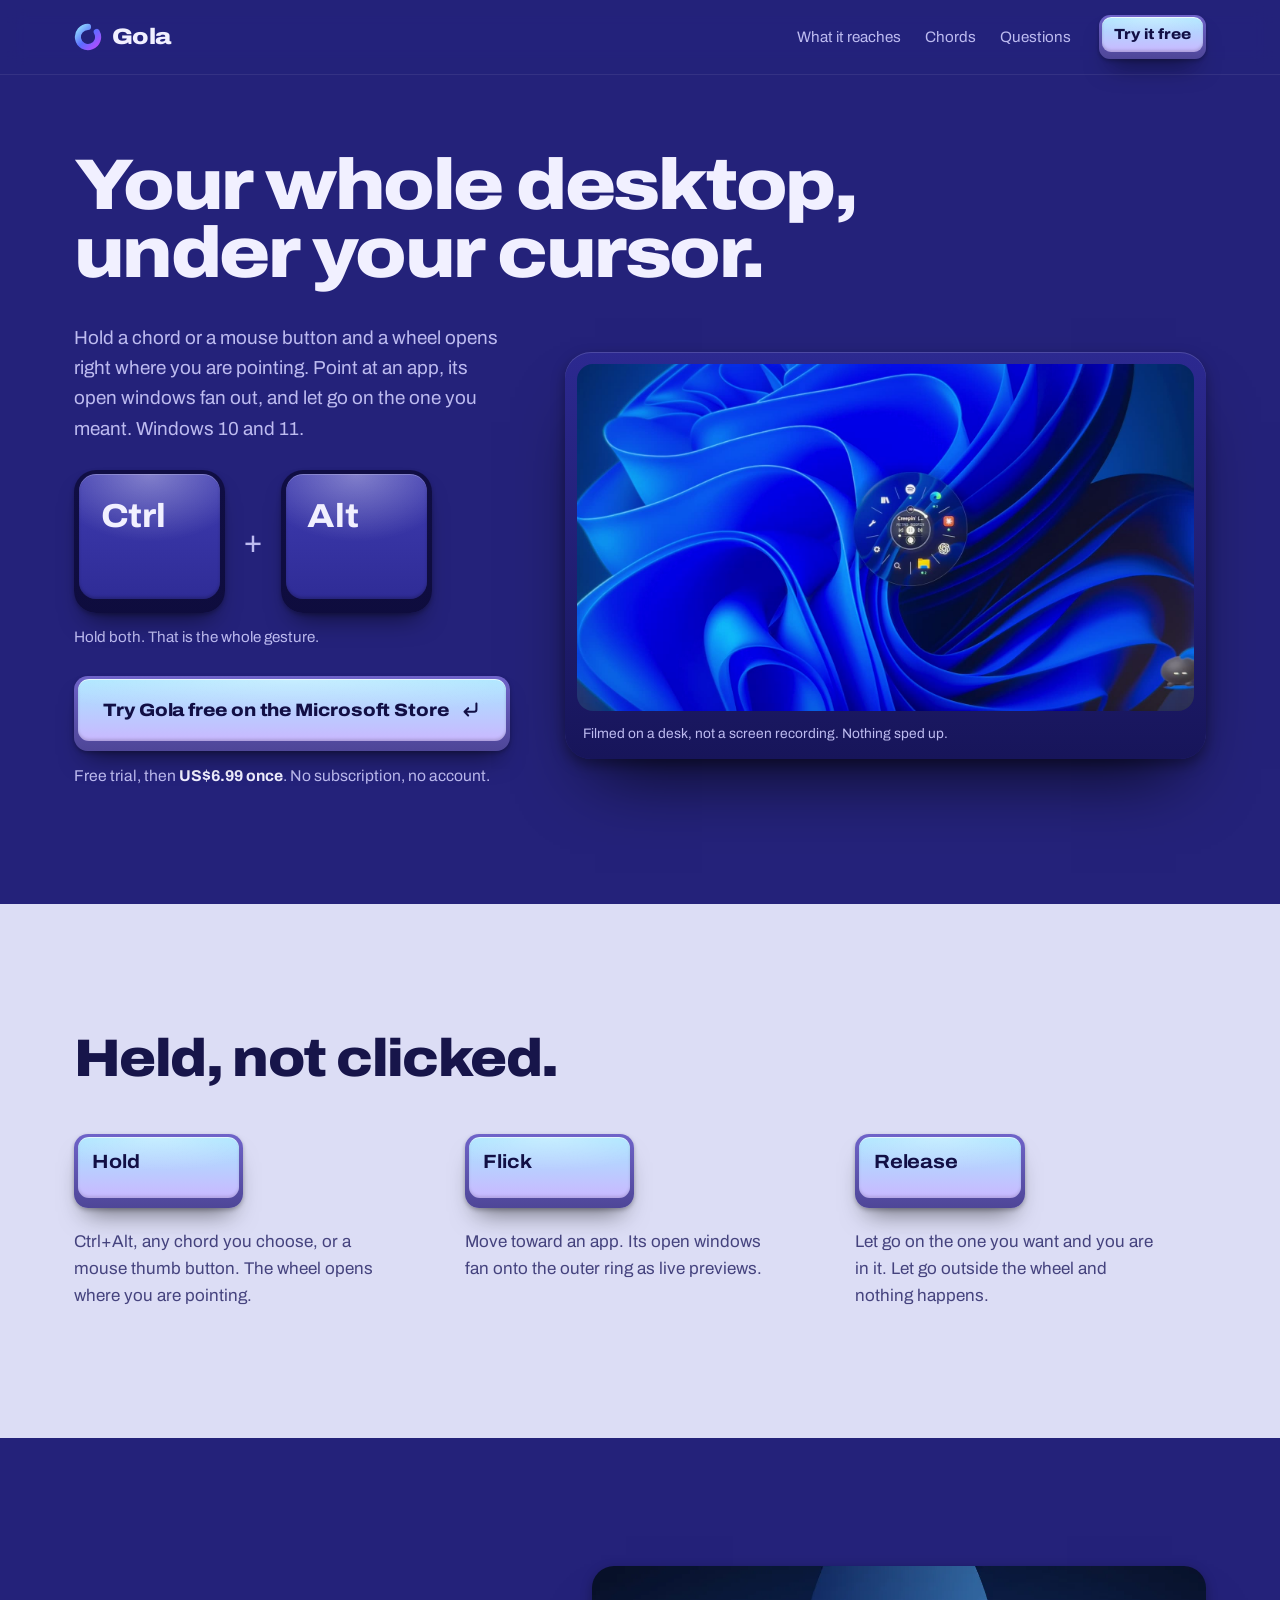
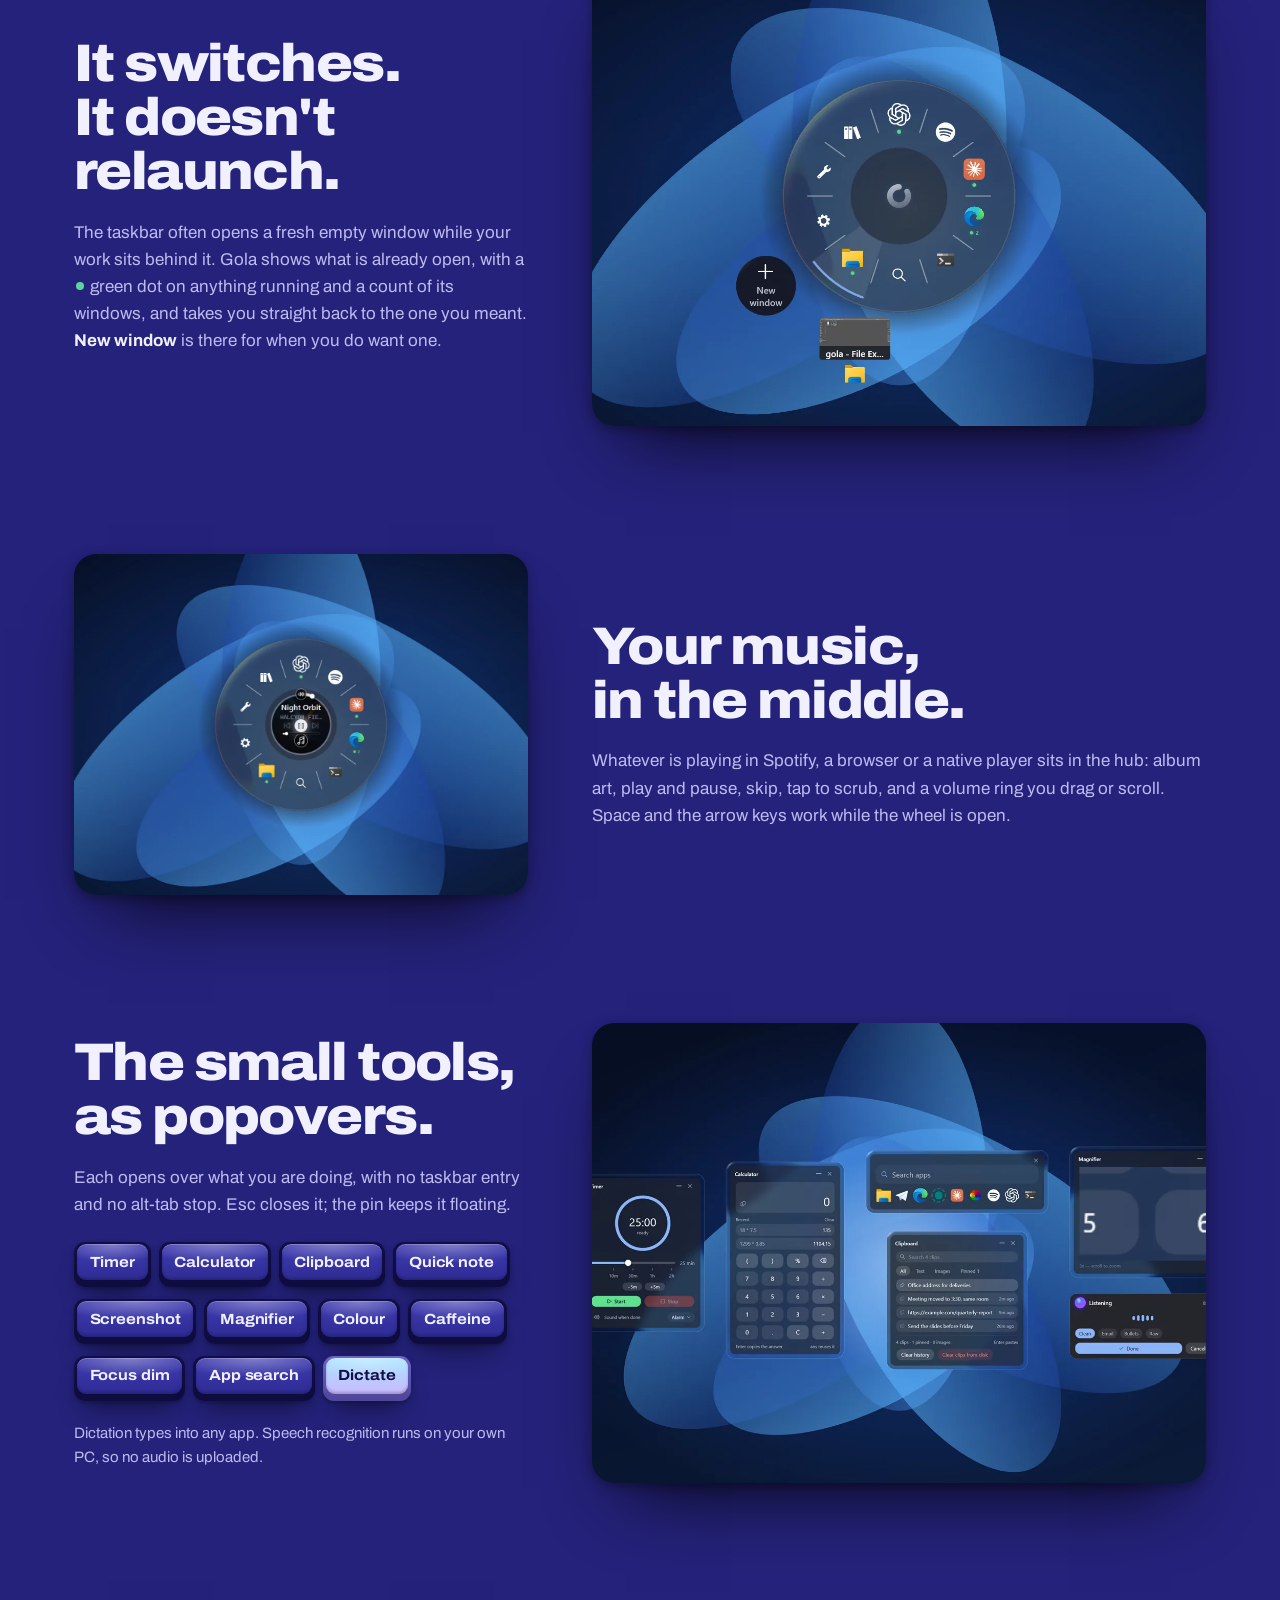
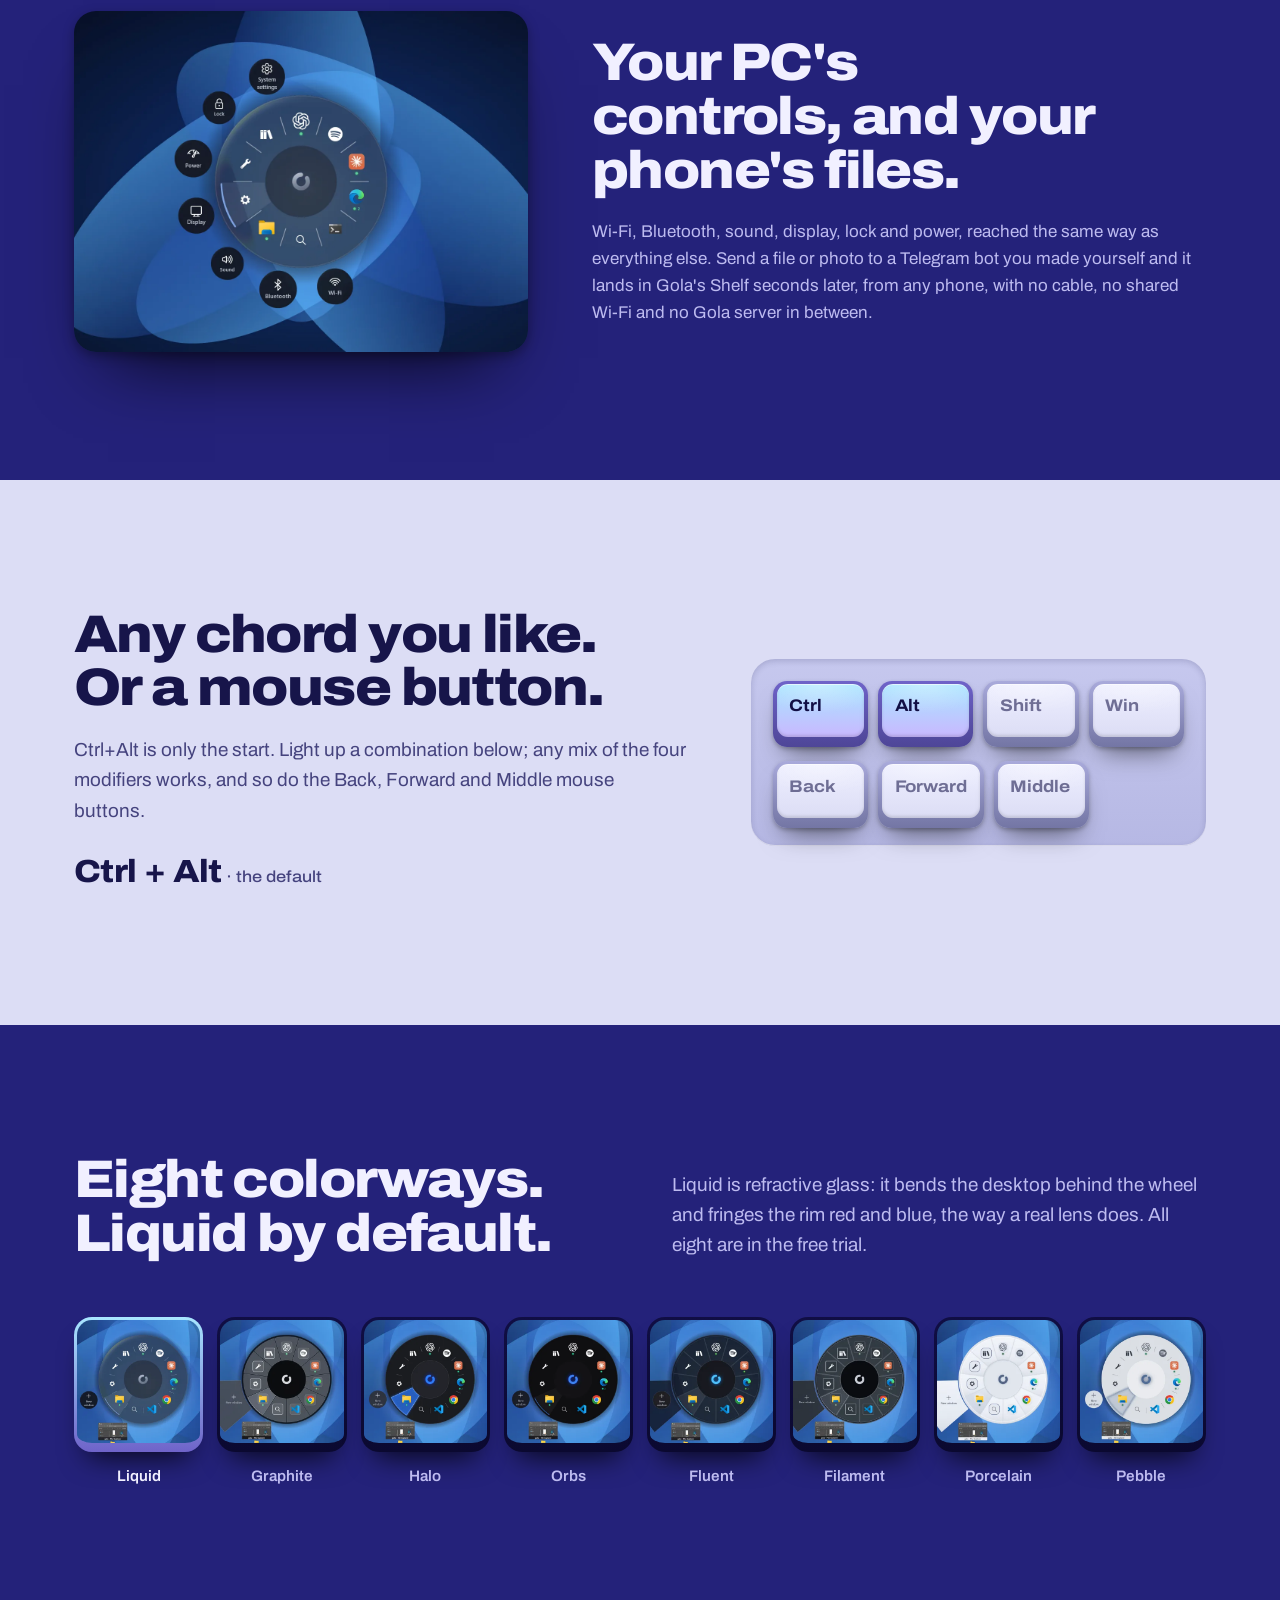
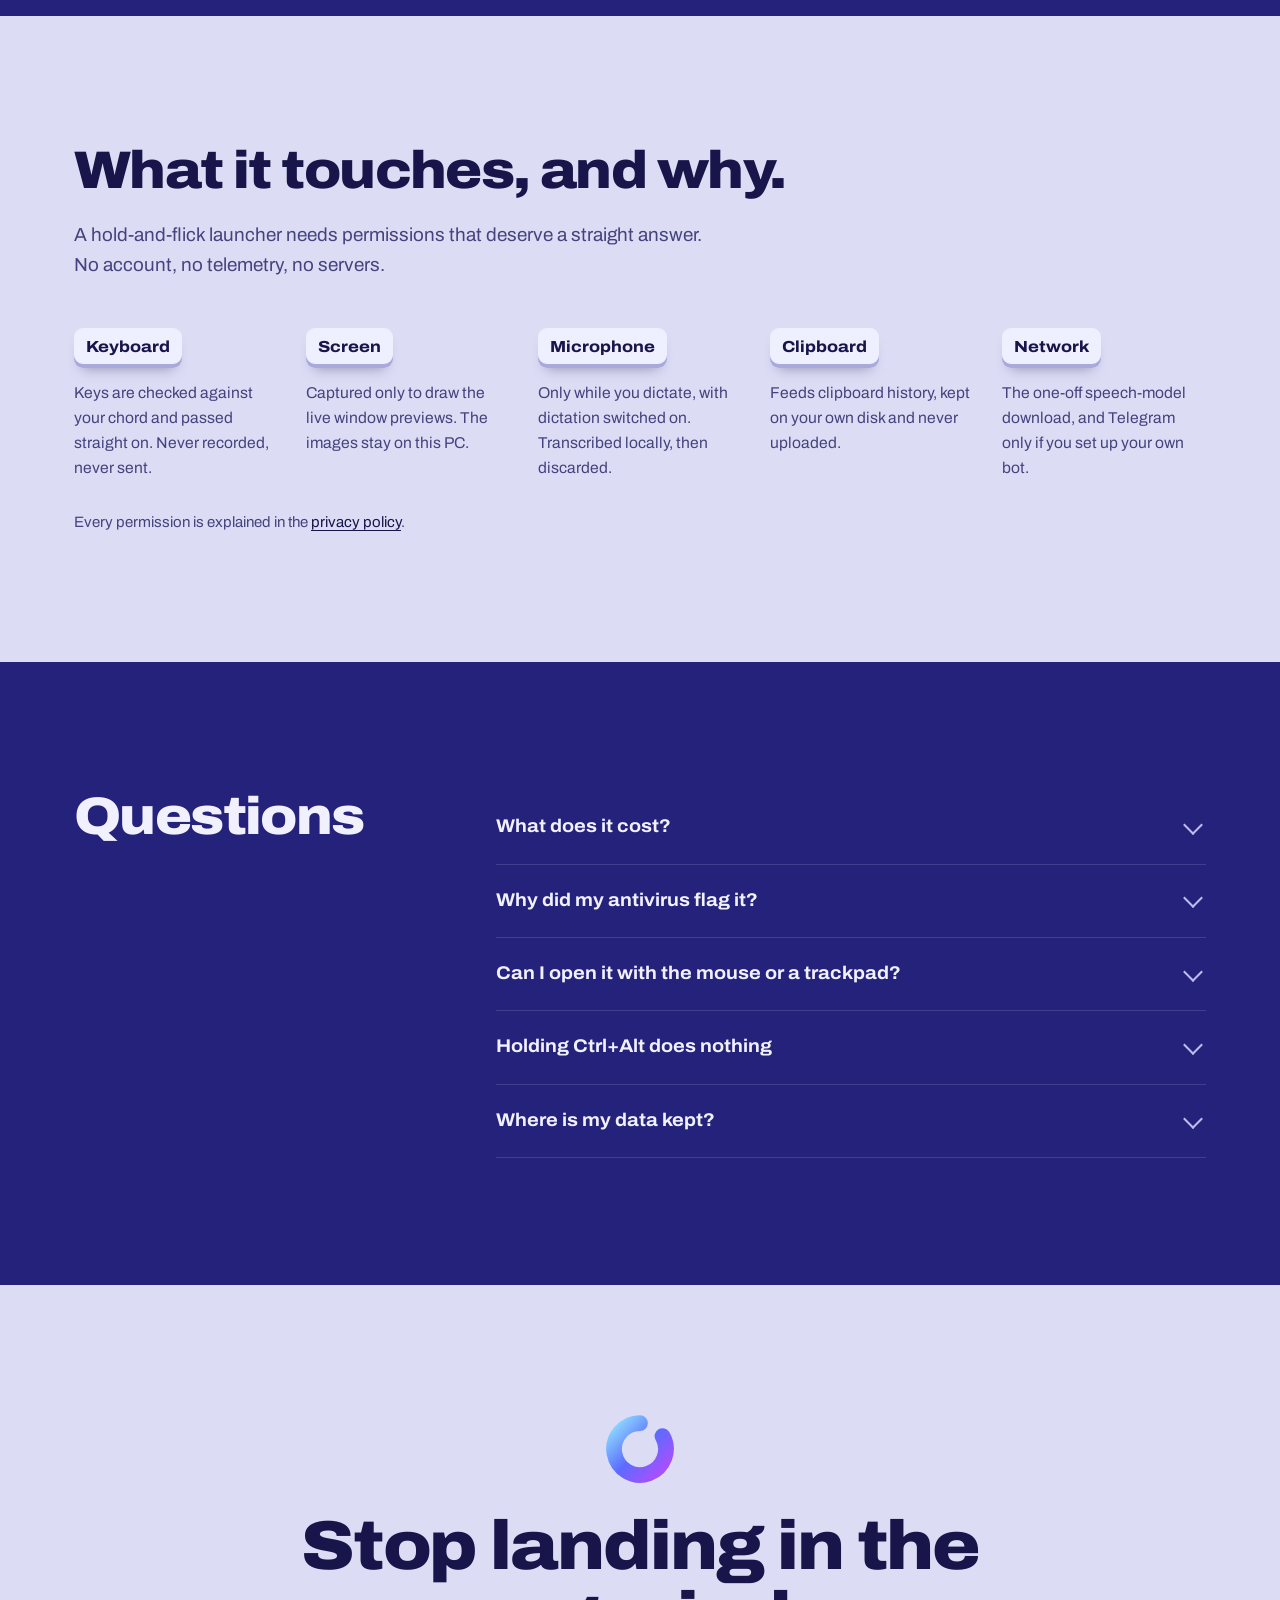
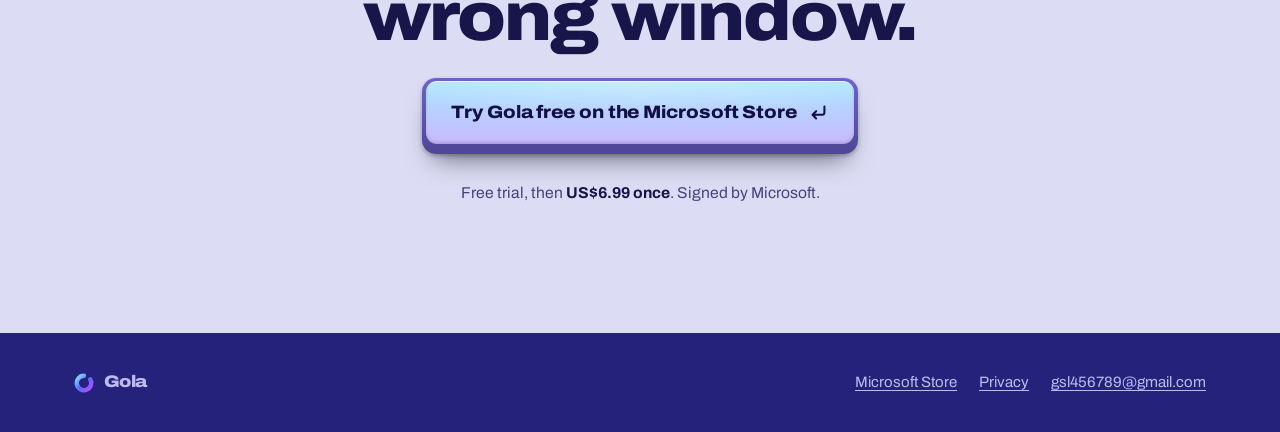
==== commit c3ce0e1c: "Lede no longer repeats the headline Co-Authored-By: Claude Opus 5.5 <noreply@anthropic.com>" ====
--- a/index.html
+++ b/index.html
@@ -4,7 +4,7 @@
   <meta charset="utf-8">
   <meta name="viewport" content="width=device-width, initial-scale=1">
   <title>Gola — your whole desktop, under your cursor</title>
-  <meta name="description" content="Hold a key chord or a mouse button and a wheel opens under your cursor. Point at an app, its open windows fan out, release on the one you meant. For Windows 10 and 11.">
+  <meta name="description" content="Hold a key chord or a mouse button and a wheel opens right where you are pointing. Point at an app, its open windows fan out, release on the one you meant. For Windows 10 and 11.">
   <meta name="theme-color" content="#24227A">
   <link rel="icon" type="image/png" href="assets/icons/favicon.png">
   <link rel="preconnect" href="https://fonts.googleapis.com">
@@ -68,7 +68,7 @@
       <h1>Your whole desktop,<br class="br-wide"> under your cursor.</h1>
       <div class="hero-copy">
         <p class="lede">
-          Hold a chord or a mouse button and a wheel opens under your cursor. Point at an app,
+          Hold a chord or a mouse button and a wheel opens right where you are pointing. Point at an app,
           its open windows fan out, and let go on the one you meant. Windows&nbsp;10 and&nbsp;11.
         </p>
 
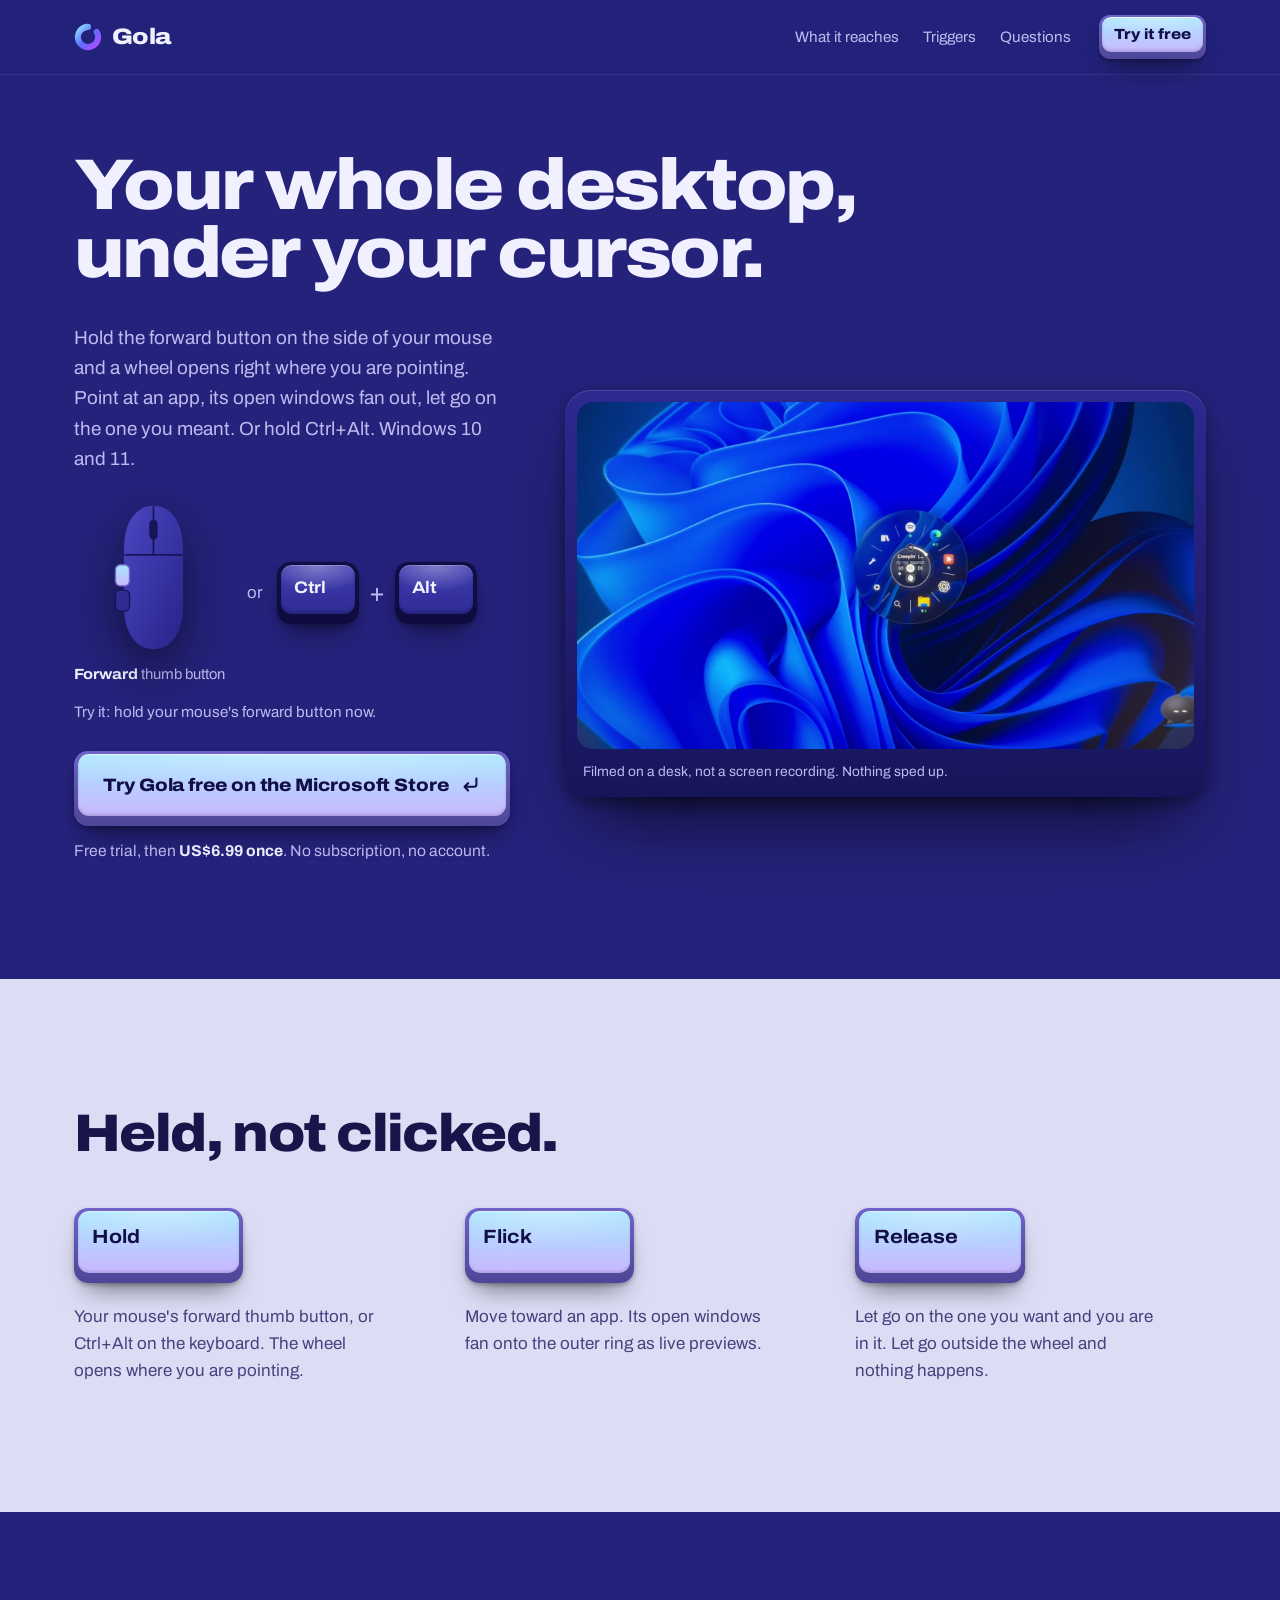
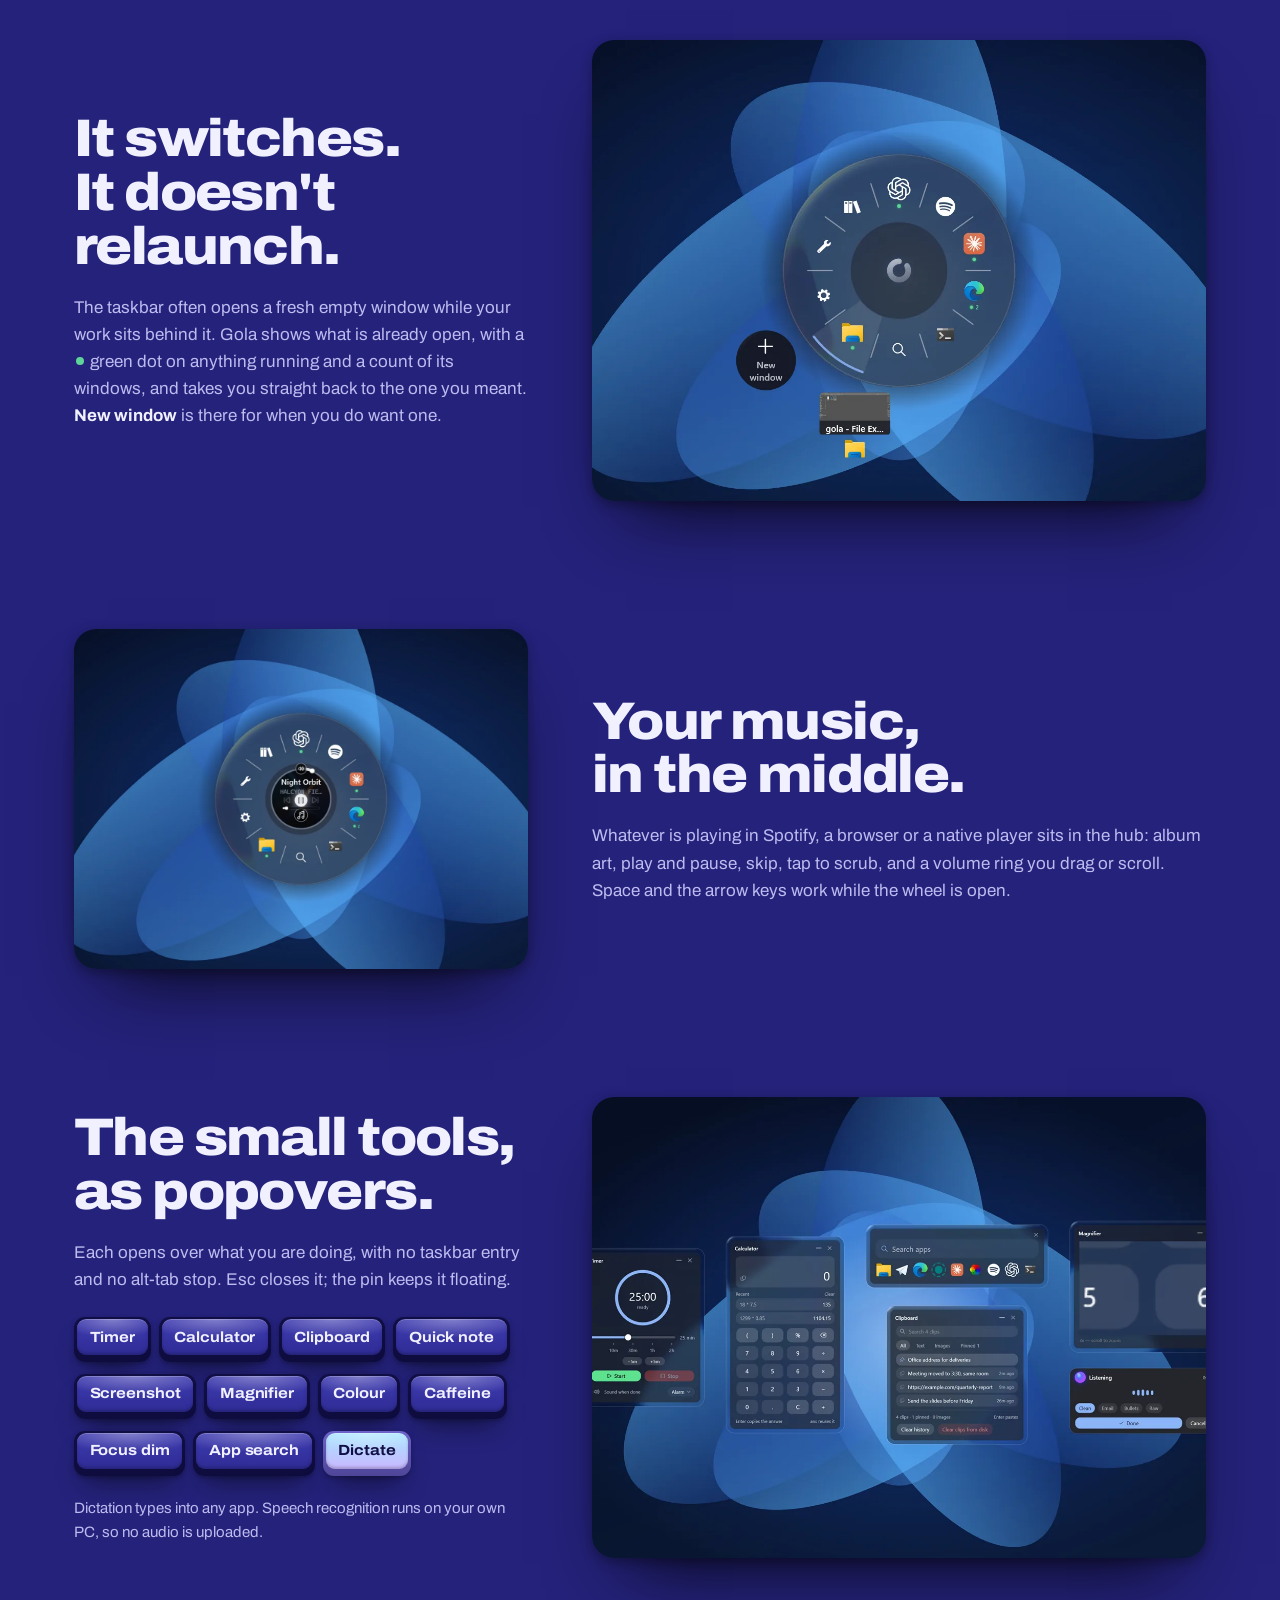
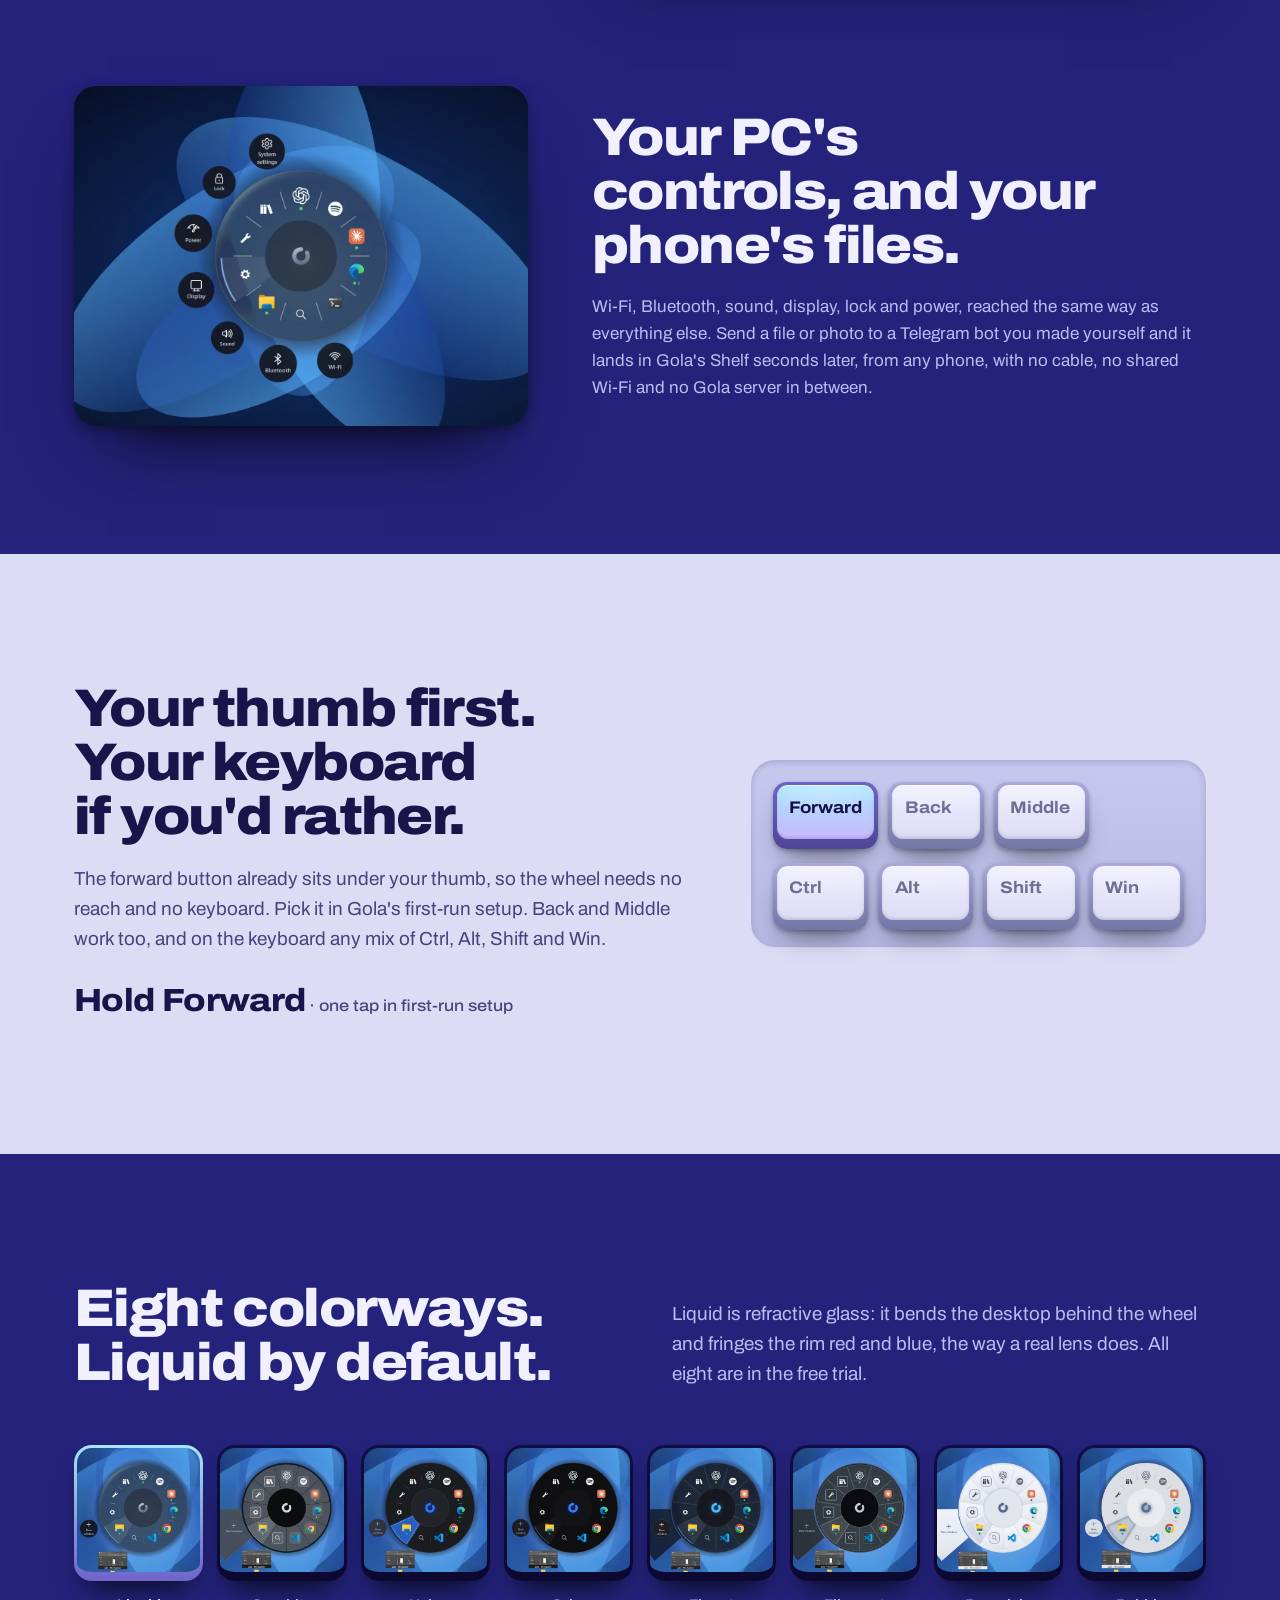
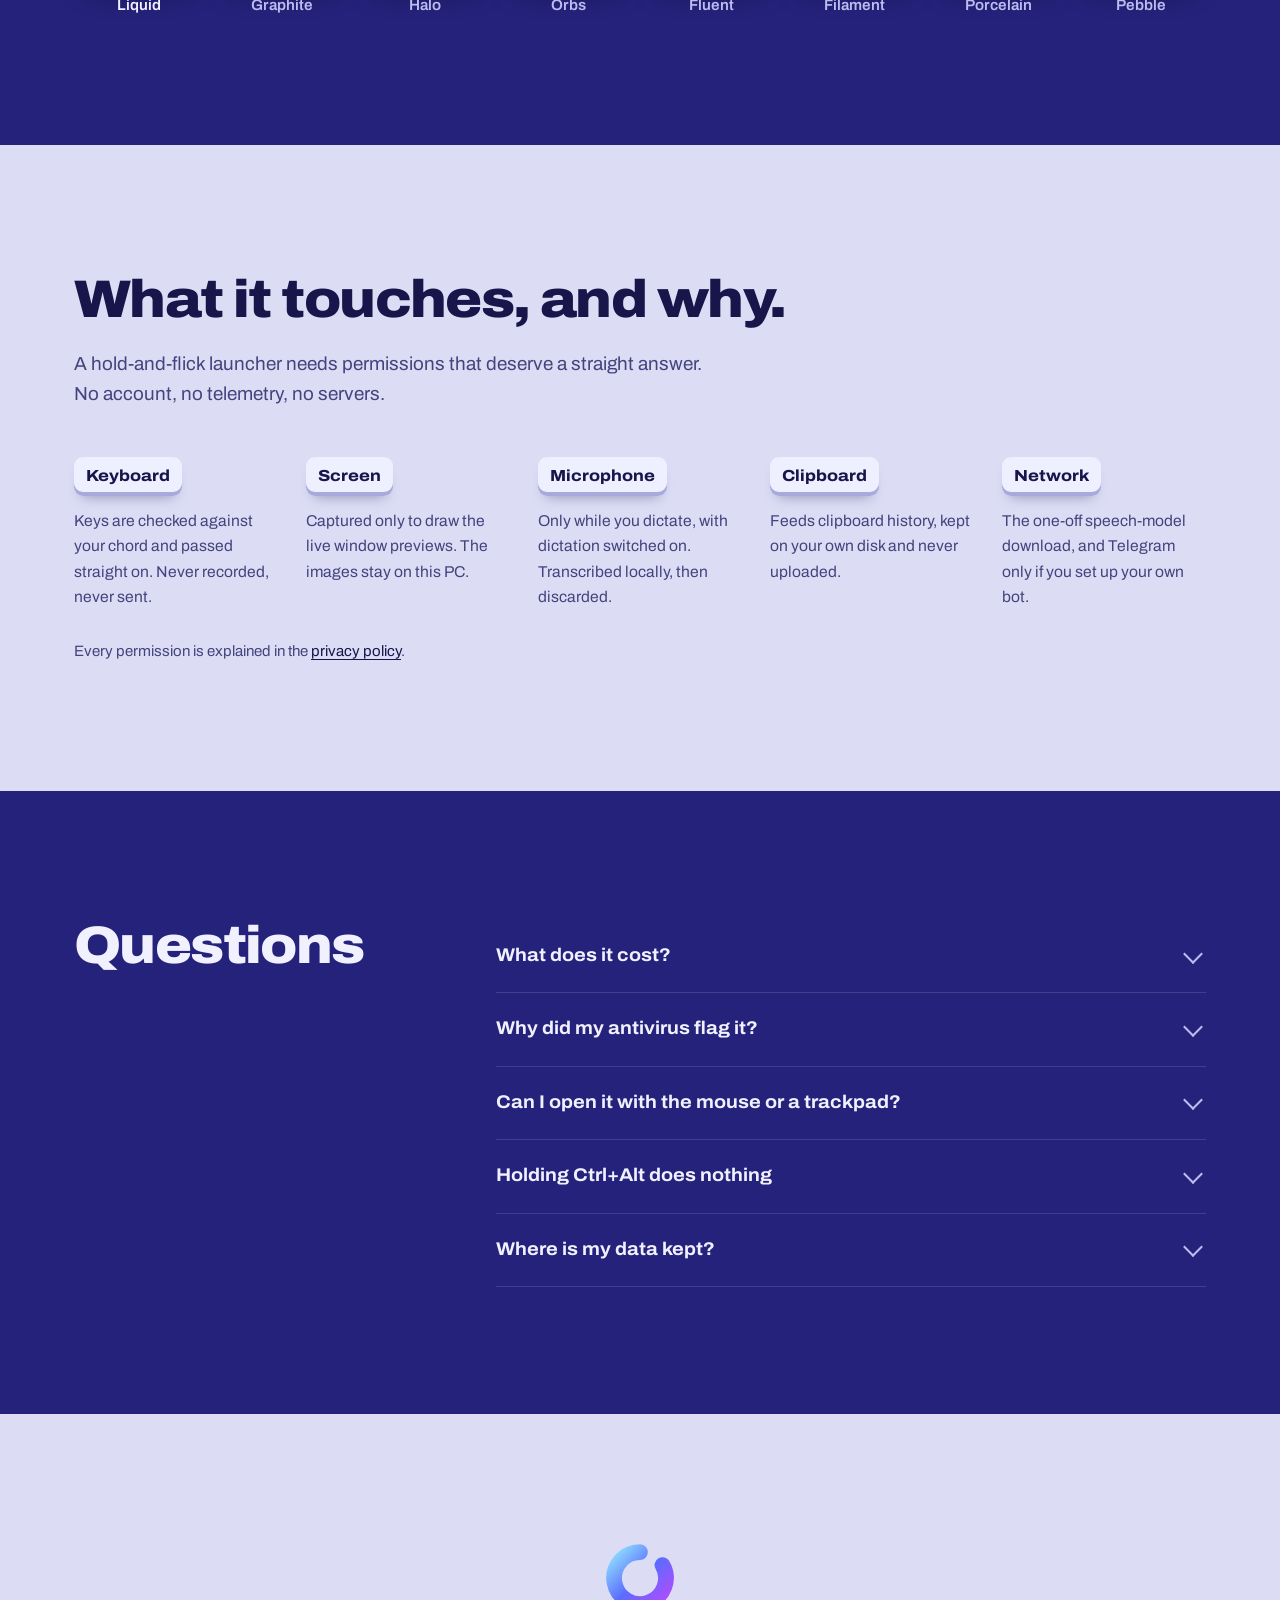
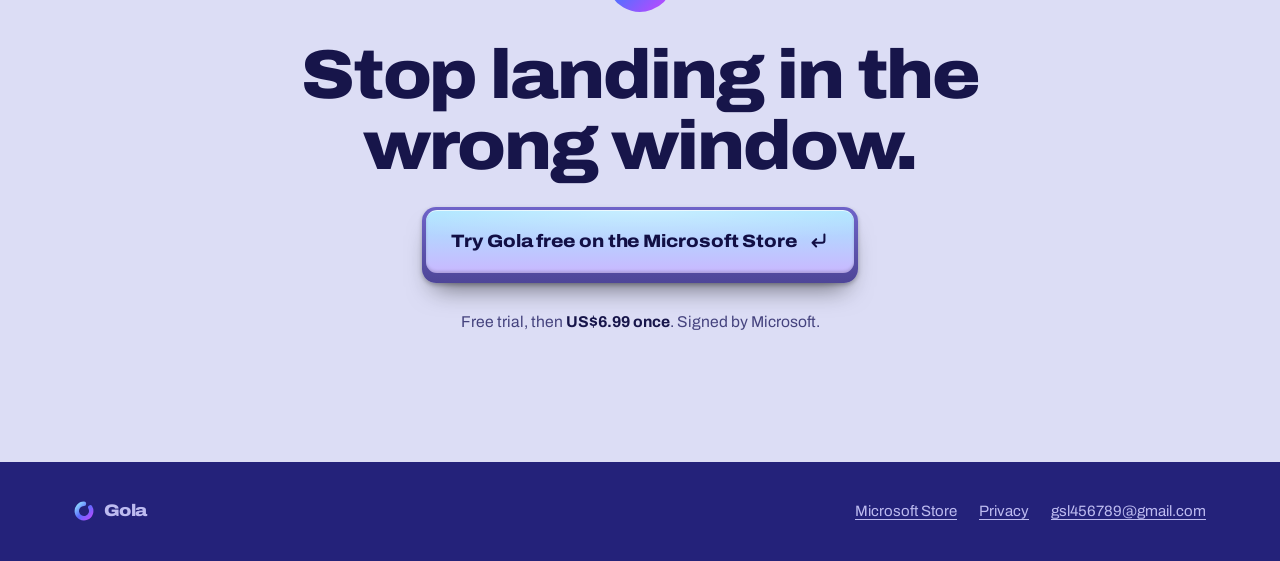
==== commit 483f567c: "Lead with the mouse forward button, Ctrl+Alt second The hero shows a mouse with its forward thumb bu" ====
--- a/index.html
+++ b/index.html
@@ -10,7 +10,7 @@
   <link rel="preconnect" href="https://fonts.googleapis.com">
   <link rel="preconnect" href="https://fonts.gstatic.com" crossorigin>
   <link rel="stylesheet" href="https://fonts.googleapis.com/css2?family=Archivo:wdth,wght@62..125,400..900&display=swap">
-  <link rel="stylesheet" href="styles.css?v=112">
+  <link rel="stylesheet" href="styles.css?v=114">
   <link rel="preload" as="image" href="assets/v108/showcase.jpg">
 
   <meta property="og:title" content="Gola — your whole desktop, under your cursor">
@@ -54,7 +54,7 @@
     </a>
     <nav class="topnav" aria-label="Sections">
       <a href="#reach">What it reaches</a>
-      <a href="#chord">Chords</a>
+      <a href="#chord">Triggers</a>
       <a href="#faq">Questions</a>
     </nav>
     <a class="key key-enter key-sm" href="https://apps.microsoft.com/detail/9NGHFH4J7JMD?cid=site-top"><span class="cap">Try it free</span></a>
@@ -68,15 +68,39 @@
       <h1>Your whole desktop,<br class="br-wide"> under your cursor.</h1>
       <div class="hero-copy">
         <p class="lede">
-          Hold a chord or a mouse button and a wheel opens right where you are pointing. Point at an app,
-          its open windows fan out, and let go on the one you meant. Windows&nbsp;10 and&nbsp;11.
+          Hold the forward button on the side of your mouse and a wheel opens right where you are
+          pointing. Point at an app, its open windows fan out, let go on the one you meant.
+          Or hold Ctrl+Alt. Windows&nbsp;10 and&nbsp;11.
         </p>
 
-        <div class="chord" data-chord>
-          <button class="key key-xl" type="button" data-key="Control" aria-pressed="false"><span class="cap"><span class="legend">Ctrl</span></span></button>
-          <span class="plus" aria-hidden="true">+</span>
-          <button class="key key-xl" type="button" data-key="Alt" aria-pressed="false"><span class="cap"><span class="legend">Alt</span></span></button>
-          <p class="chord-say" aria-live="polite" data-say>Hold both. That is the whole gesture.</p>
+        <div class="trigger" data-chord>
+          <button class="mouse" type="button" data-key="Forward" aria-pressed="false" aria-label="Forward mouse button: press and hold">
+            <svg viewBox="14 0 120 220" width="120" height="220" aria-hidden="true">
+              <defs>
+                <linearGradient id="shell" x1="0" y1="0" x2="1" y2="1">
+                  <stop offset="0%" stop-color="#4A47C2"/><stop offset="100%" stop-color="#26238A"/>
+                </linearGradient>
+                <linearGradient id="lit" x1="0" y1="0" x2="0" y2="1">
+                  <stop offset="0%" stop-color="#A8E6FF"/><stop offset="100%" stop-color="#C9B8FF"/>
+                </linearGradient>
+              </defs>
+              <path class="m-body" d="M38 70 C38 30 56 8 80 8 C104 8 122 30 122 70 L122 150 C122 190 104 212 80 212 C56 212 38 190 38 150 Z" fill="url(#shell)"/>
+              <path d="M80 9 V78 M39 78 H121" stroke="#17155A" stroke-width="2.5" fill="none"/>
+              <rect x="74" y="28" width="12" height="28" rx="6" fill="#17155A"/>
+              <rect class="m-fwd" x="26" y="92" width="20" height="30" rx="7"/>
+              <rect class="m-back" x="26" y="128" width="20" height="30" rx="7"/>
+            </svg>
+            <span class="mouse-label"><b>Forward</b> thumb button</span>
+          </button>
+          <div class="alt-chord">
+            <span class="or">or</span>
+            <span class="pair">
+              <button class="key key-md" type="button" data-key="Control" aria-pressed="false"><span class="cap"><span class="legend">Ctrl</span></span></button>
+              <span class="plus" aria-hidden="true">+</span>
+              <button class="key key-md" type="button" data-key="Alt" aria-pressed="false"><span class="cap"><span class="legend">Alt</span></span></button>
+            </span>
+          </div>
+          <p class="chord-say" aria-live="polite" data-say>Try it: hold your mouse's forward button now.</p>
         </div>
 
         <div class="buy">
@@ -103,7 +127,7 @@
       <ol class="stroke" data-stroke>
         <li>
           <span class="key key-md"><span class="cap"><span class="legend">Hold</span></span></span>
-          <p>Ctrl+Alt, any chord you choose, or a mouse thumb button. The wheel opens where you are pointing.</p>
+          <p>Your mouse's forward thumb button, or Ctrl+Alt on the keyboard. The wheel opens where you are pointing.</p>
         </li>
         <li>
           <span class="key key-md"><span class="cap"><span class="legend">Flick</span></span></span>
@@ -176,21 +200,21 @@
   <section class="field-alpha" id="chord" aria-labelledby="chord-h">
     <div class="shell chord-in">
       <div>
-        <h2 id="chord-h">Any chord you like. Or a mouse button.</h2>
-        <p class="lede">Ctrl+Alt is only the start. Light up a combination below; any mix of the four modifiers works, and so do the Back, Forward and Middle mouse buttons.</p>
-        <p class="chord-out" aria-live="polite" data-chord-out>Ctrl + Alt <span>· the default</span></p>
+        <h2 id="chord-h">Your thumb first. Your keyboard if you'd rather.</h2>
+        <p class="lede">The forward button already sits under your thumb, so the wheel needs no reach and no keyboard. Pick it in Gola's first-run setup. Back and Middle work too, and on the keyboard any mix of Ctrl, Alt, Shift and Win.</p>
+        <p class="chord-out" aria-live="polite" data-chord-out>Hold Forward</p>
       </div>
       <div class="board" data-board>
+        <div class="board-row" role="group" aria-label="Mouse buttons">
+          <button class="key key-md" type="button" data-mouse="Forward" aria-pressed="true"><span class="cap"><span class="legend">Forward</span></span></button>
+          <button class="key key-md" type="button" data-mouse="Back" aria-pressed="false"><span class="cap"><span class="legend">Back</span></span></button>
+          <button class="key key-md" type="button" data-mouse="Middle" aria-pressed="false"><span class="cap"><span class="legend">Middle</span></span></button>
+        </div>
         <div class="board-row" role="group" aria-label="Keyboard modifiers">
-          <button class="key key-md" type="button" data-mod="Ctrl" aria-pressed="true"><span class="cap"><span class="legend">Ctrl</span></span></button>
-          <button class="key key-md" type="button" data-mod="Alt" aria-pressed="true"><span class="cap"><span class="legend">Alt</span></span></button>
+          <button class="key key-md" type="button" data-mod="Ctrl" aria-pressed="false"><span class="cap"><span class="legend">Ctrl</span></span></button>
+          <button class="key key-md" type="button" data-mod="Alt" aria-pressed="false"><span class="cap"><span class="legend">Alt</span></span></button>
           <button class="key key-md" type="button" data-mod="Shift" aria-pressed="false"><span class="cap"><span class="legend">Shift</span></span></button>
           <button class="key key-md" type="button" data-mod="Win" aria-pressed="false"><span class="cap"><span class="legend">Win</span></span></button>
-        </div>
-        <div class="board-row" role="group" aria-label="Mouse buttons">
-          <button class="key key-md" type="button" data-mouse="Back" aria-pressed="false"><span class="cap"><span class="legend">Back</span></span></button>
-          <button class="key key-md" type="button" data-mouse="Forward" aria-pressed="false"><span class="cap"><span class="legend">Forward</span></span></button>
-          <button class="key key-md" type="button" data-mouse="Middle" aria-pressed="false"><span class="cap"><span class="legend">Middle</span></span></button>
         </div>
       </div>
     </div>
@@ -282,6 +306,6 @@
   </div>
 </footer>
 
-<script src="keys.js?v=109" defer></script>
+<script src="keys.js?v=113" defer></script>
 </body>
 </html>
--- a/styles.css
+++ b/styles.css
@@ -130,7 +130,7 @@
 .field-mod .key .cap { box-shadow: inset 0 1px 0 rgba(255, 255, 255, 0.22), inset 0 -2px 3px rgba(0, 0, 0, 0.2); }
 
 /* Enter, lit chord keys and the featured tool: the only coloured caps on the page */
-.key.key-enter, .key[aria-pressed="true"], .key.key-lit, .chord.is-held .key {
+.key.key-enter, .key[aria-pressed="true"], .key.key-lit {
   --top-a: var(--enter-a); --top-b: var(--enter-b); --skirt: var(--enter-skirt); --ink: var(--enter-ink);
 }
 .key.key-enter .cap { font-weight: 800; box-shadow: inset 0 1px 0 rgba(255, 255, 255, 0.7), inset 0 -2px 3px rgba(0, 0, 0, 0.15); }
@@ -173,10 +173,26 @@
 @media (min-width: 861px) { .buy .key-lg .cap { white-space: nowrap; } }
 .hero-copy { display: grid; gap: 26px; }
 
-.chord { display: flex; align-items: center; flex-wrap: wrap; gap: 12px 18px; }
-.plus { font-size: 2rem; font-weight: 400; color: var(--on-mod-dim); }
+/* the trigger: the mouse's forward button leads, Ctrl+Alt is the alternative */
+.trigger { display: flex; align-items: center; flex-wrap: wrap; gap: 14px 22px; }
+.mouse {
+  display: grid; justify-items: center; gap: 8px;
+  background: none; border: 0; padding: 0; color: var(--on-mod); font: inherit; cursor: pointer;
+  -webkit-tap-highlight-color: transparent; touch-action: manipulation;
+}
+.mouse svg { width: clamp(78px, 6.6vw, 96px); height: auto; overflow: visible; filter: drop-shadow(0 18px 22px rgba(0, 0, 0, 0.45)); }
+.m-fwd { fill: url(#lit); stroke: #6F63C9; stroke-width: 2; transition: transform 120ms var(--ease); transform-box: fill-box; transform-origin: right center; }
+.m-back { fill: #2F2C96; stroke: #17155A; stroke-width: 2; }
+.mouse[aria-pressed="true"] .m-fwd { transform: translateX(4px) scaleX(0.82); }
+.mouse-label { font-size: 0.92rem; color: var(--on-mod-dim); }
+.mouse-label b { color: var(--on-mod); font-variation-settings: "wdth" 112; }
+.alt-chord { display: flex; align-items: center; gap: 14px; }
+.or { font-size: 1.05rem; color: var(--on-mod-dim); }
+.pair { display: flex; align-items: center; gap: 10px; }
+.pair .key-md .cap { min-width: 4.4em; min-height: 2.9em; }
+.plus { font-size: 1.6rem; font-weight: 400; color: var(--on-mod-dim); }
 .chord-say { flex-basis: 100%; font-size: 0.95rem; color: var(--on-mod-dim); min-height: 1.6em; }
-.chord.is-held .chord-say { color: var(--on-mod); }
+.trigger.is-held .chord-say { color: var(--on-mod); }
 
 .buy { display: grid; gap: 12px; justify-items: start; }
 
@@ -314,6 +330,7 @@
    keys still light when held, they just don't travel. */
 @media (prefers-reduced-motion: reduce) {
   html { scroll-behavior: auto; }
+  .mouse[aria-pressed="true"] .m-fwd { transform: none; filter: brightness(0.9); }
   .cap, .key, .colorways img { transition-property: filter, background-color, color; }
   a.key:active .cap, button.key:active .cap, .key.is-down .cap { transform: none; filter: brightness(0.92); }
   .colorways li:hover img { transform: none; }
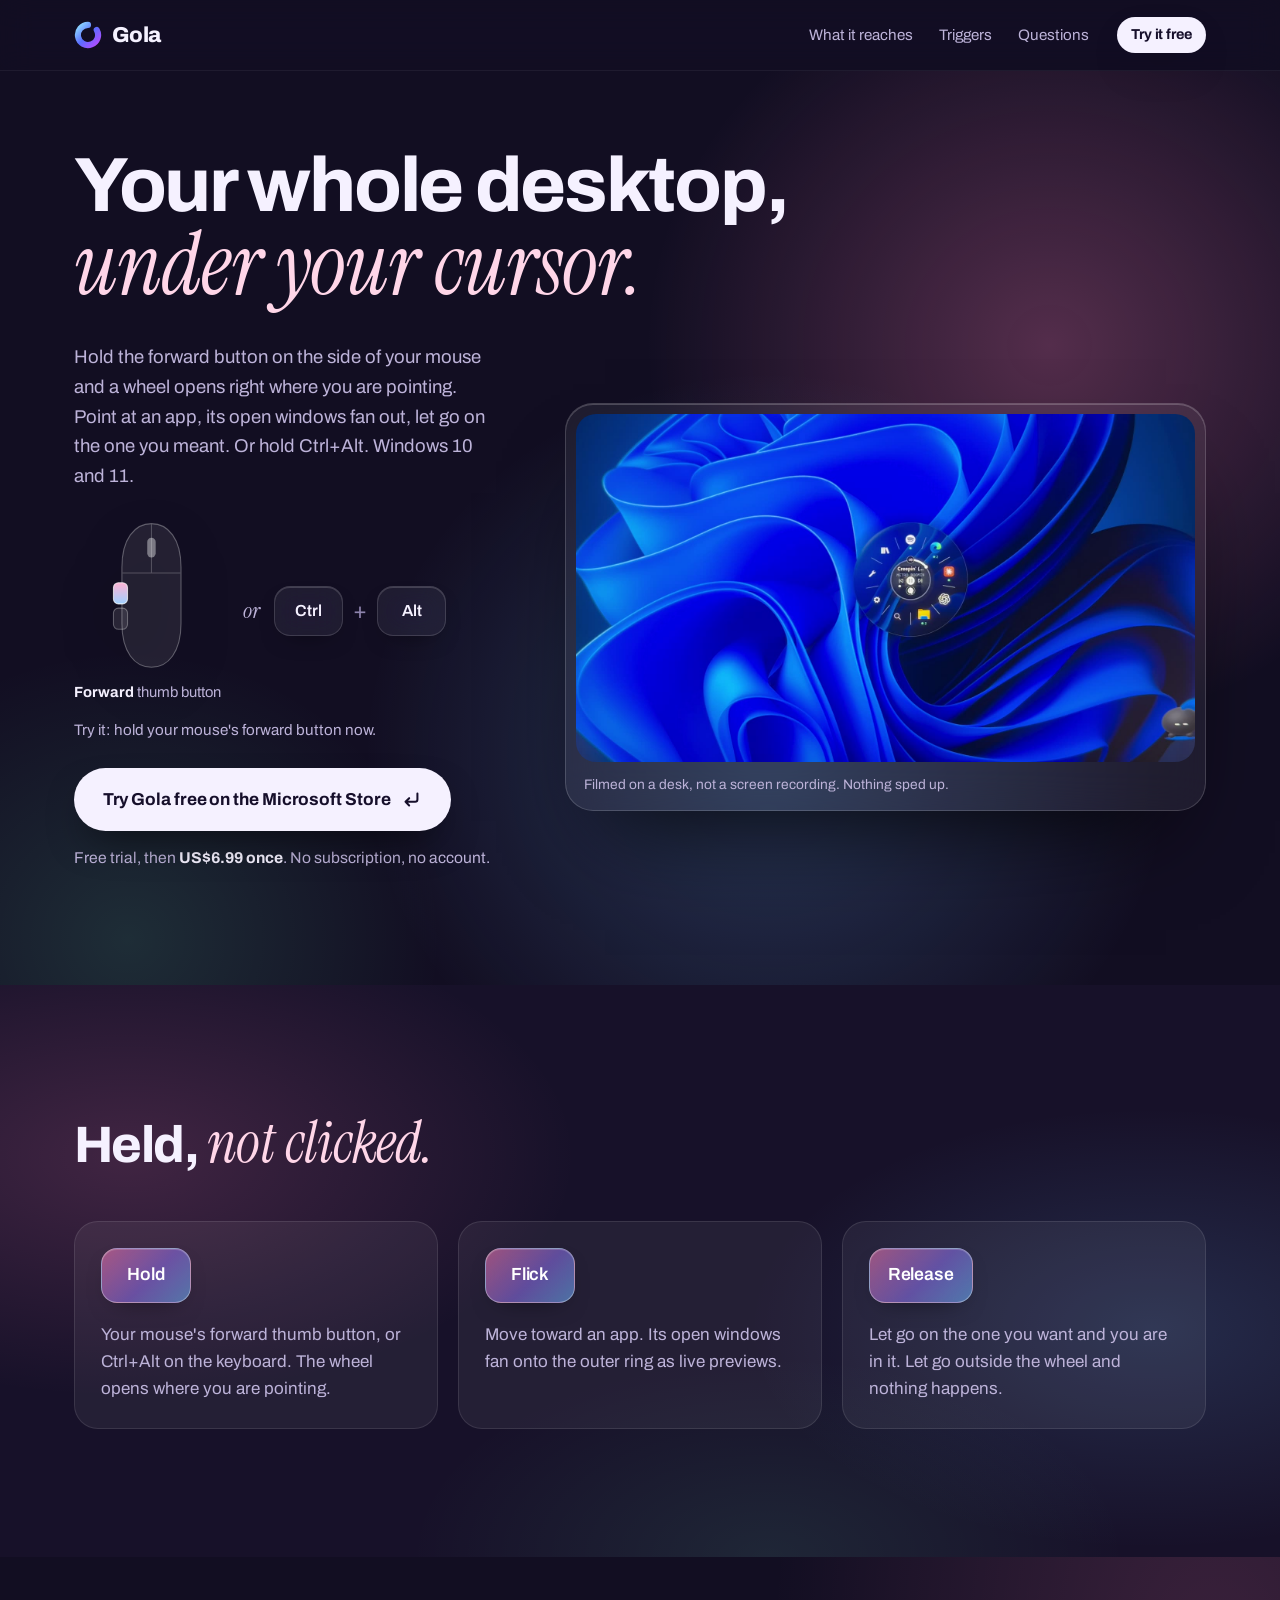
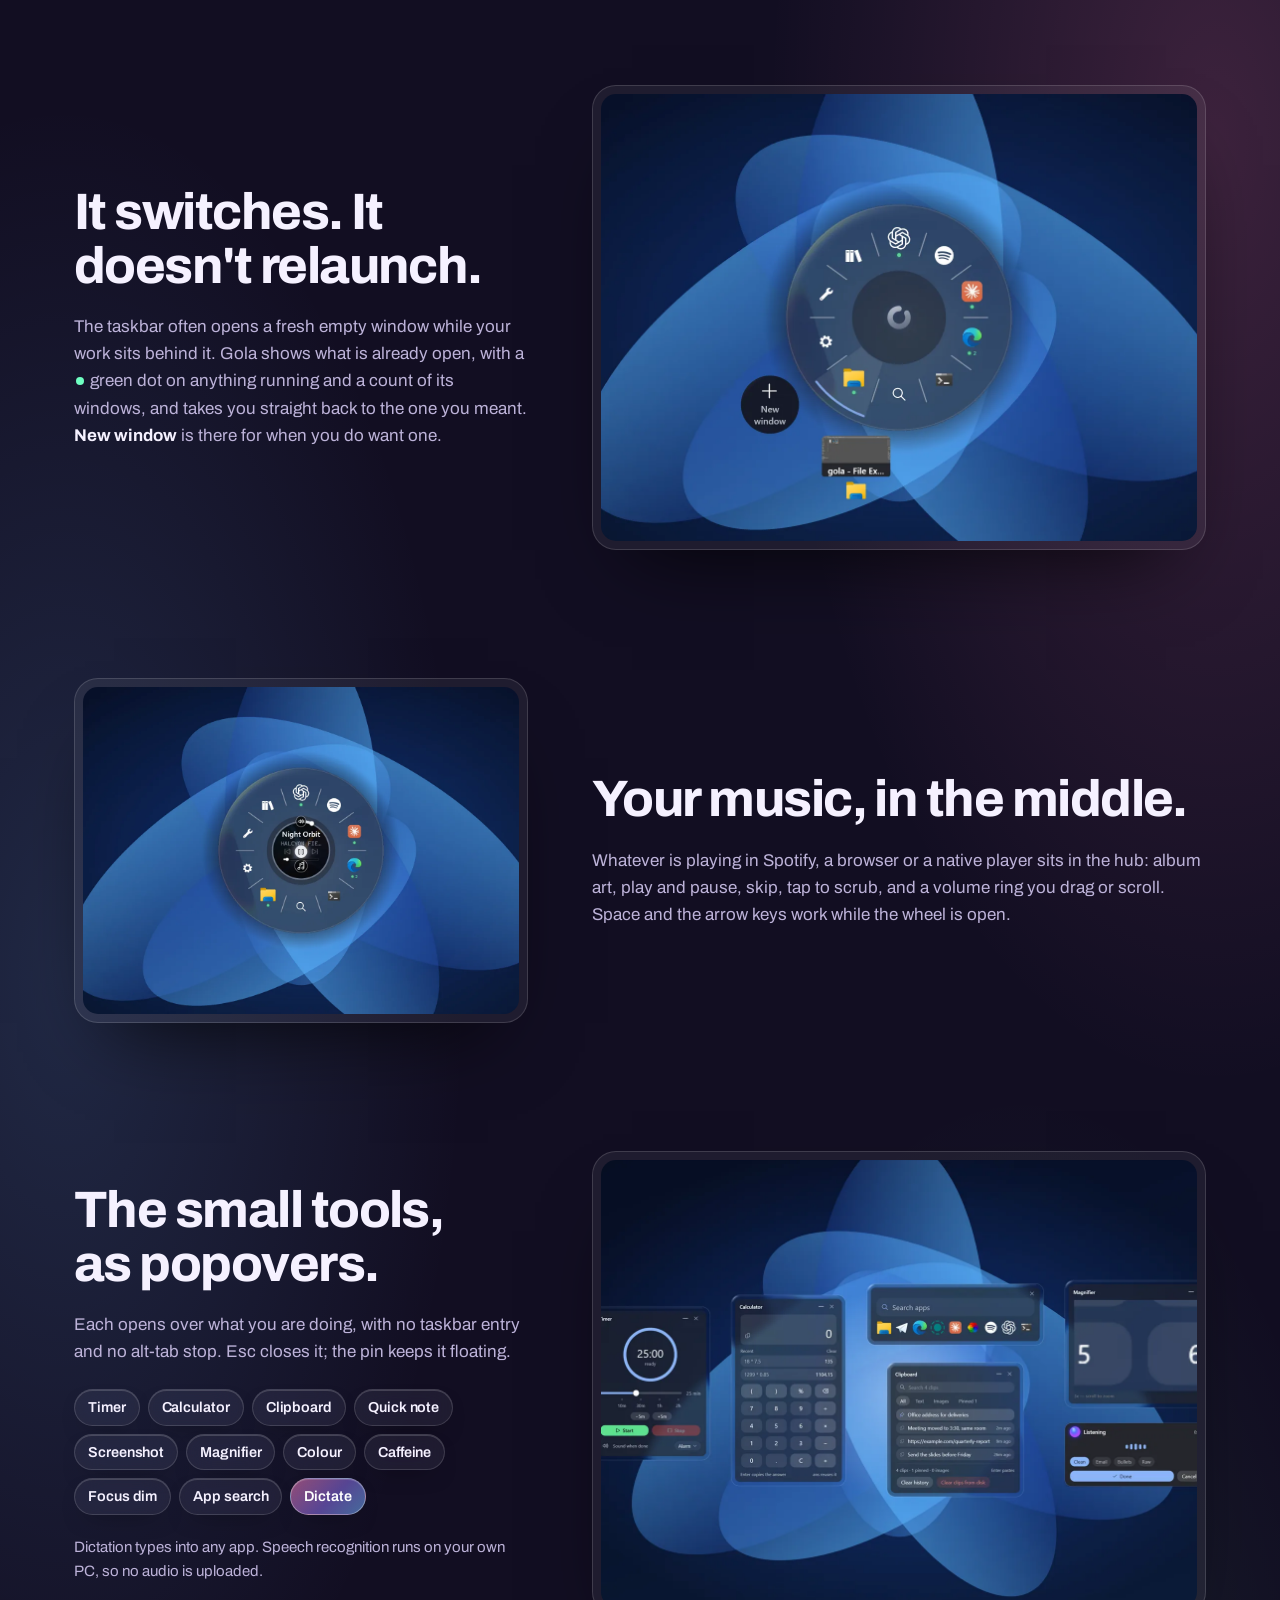
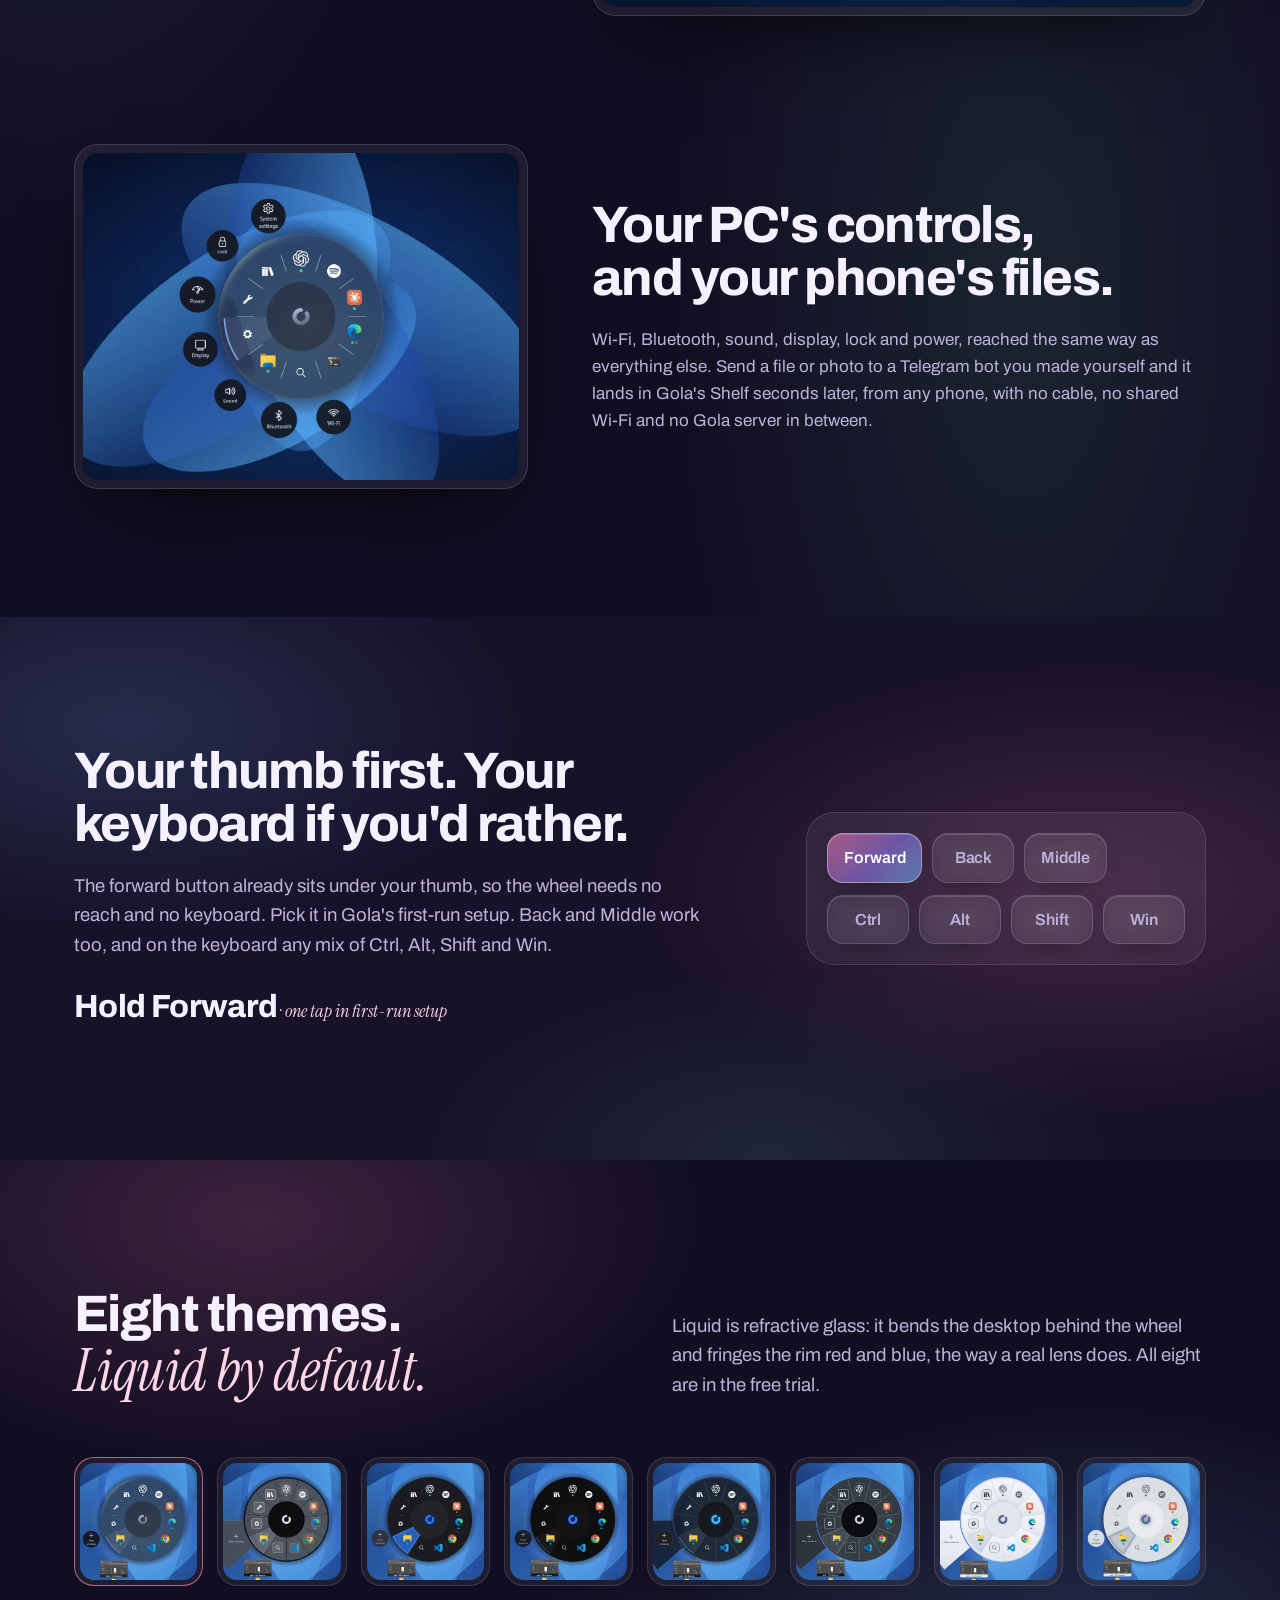
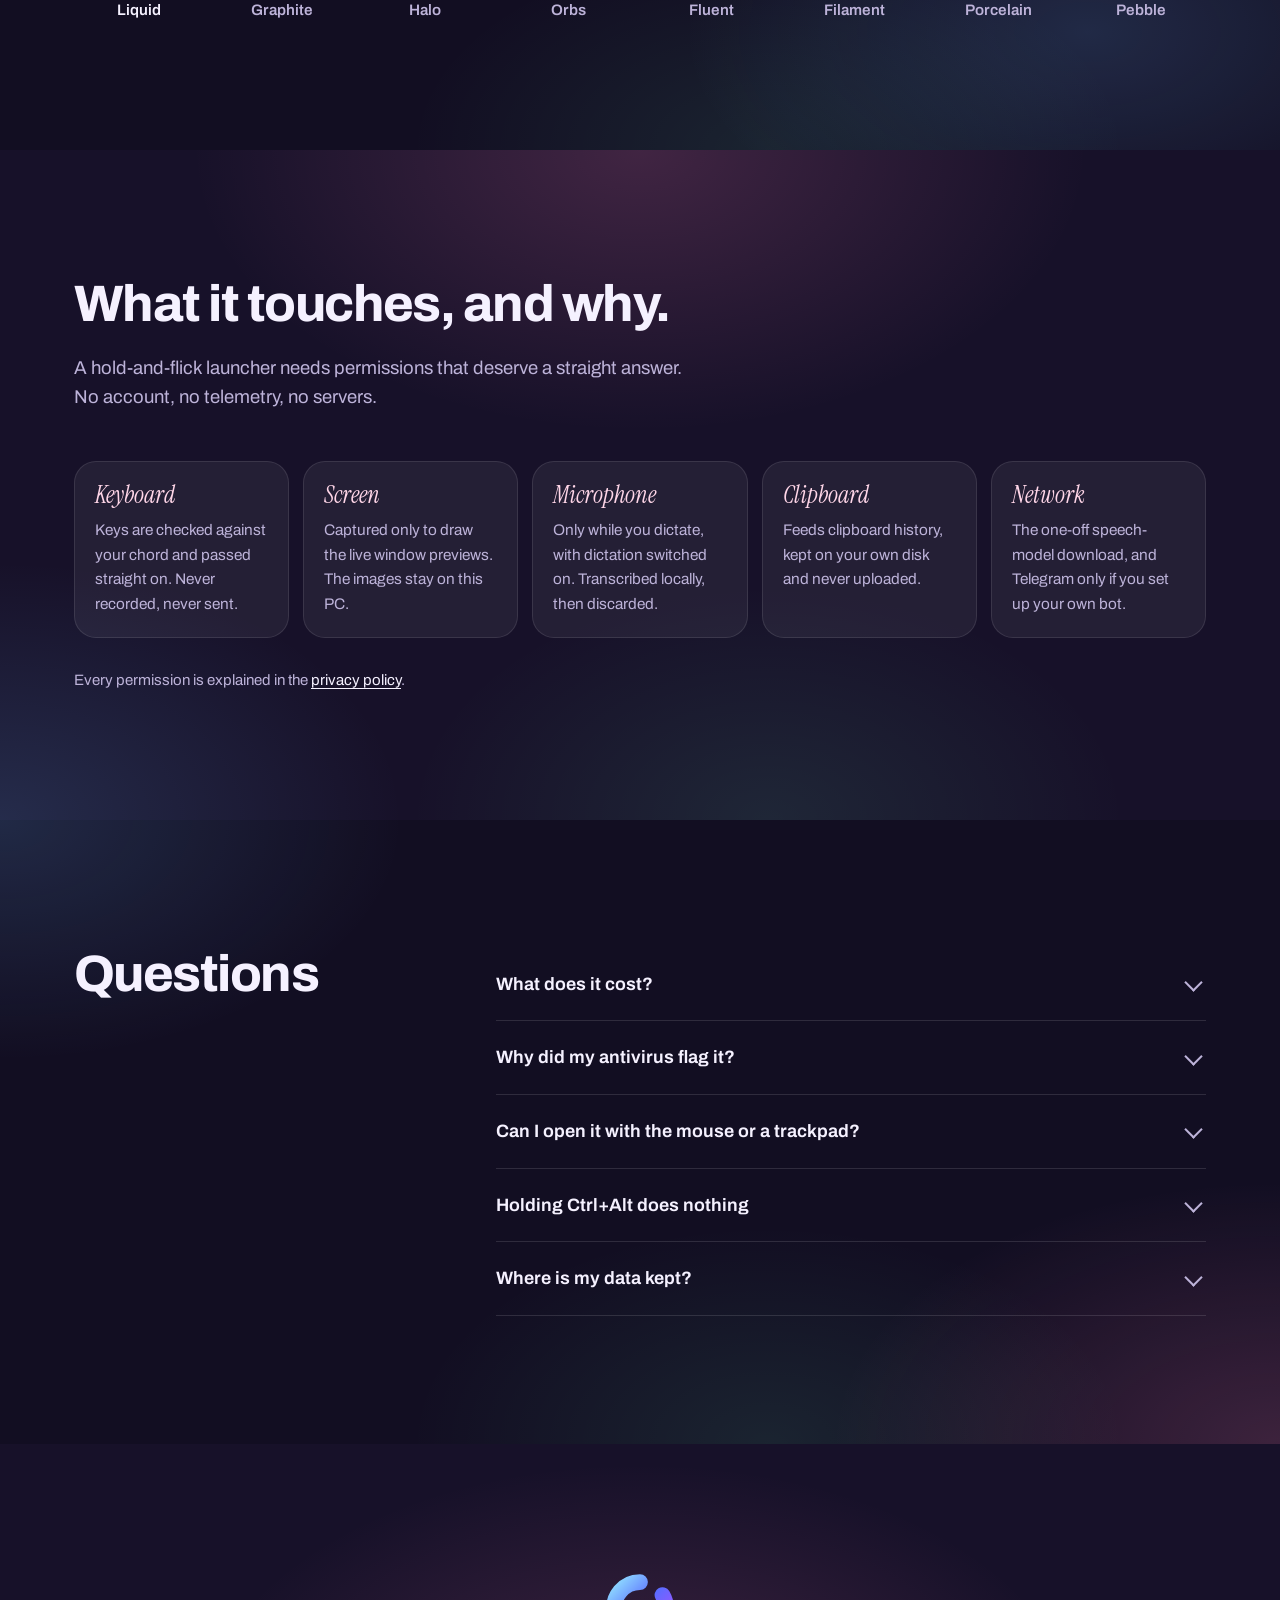
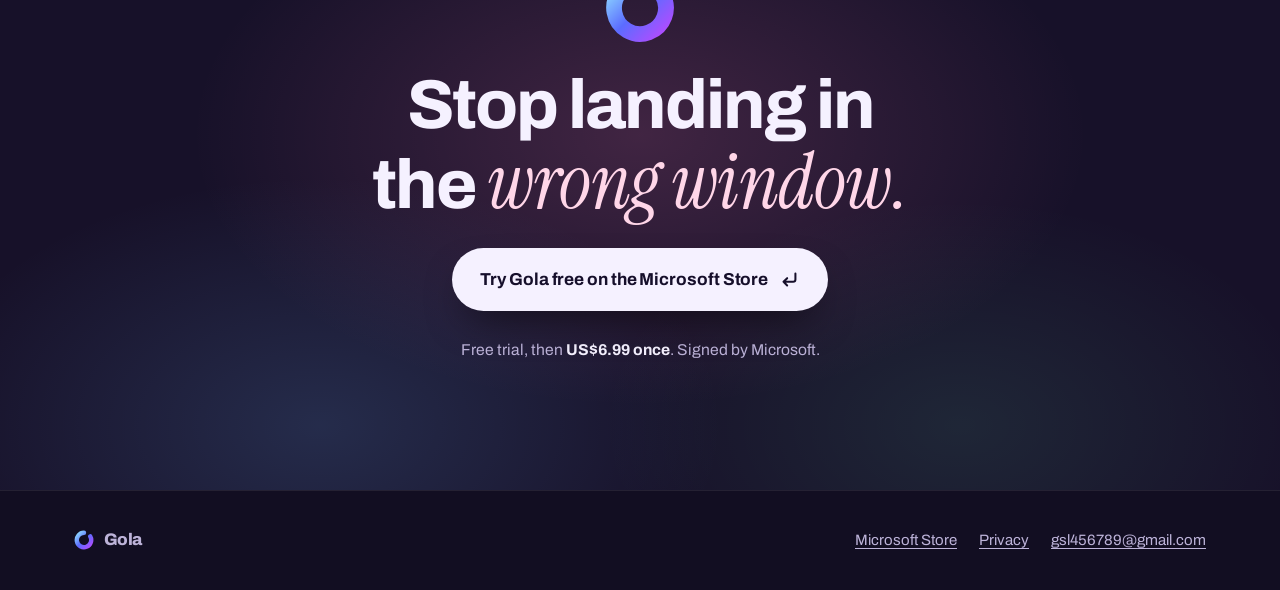
==== commit d10d2a4b: "Dark Aurora theme Replaces the indigo/lilac keycap look with a dark aurora: aubergine night, pink/sk" ====
--- a/index.html
+++ b/index.html
@@ -5,12 +5,12 @@
   <meta name="viewport" content="width=device-width, initial-scale=1">
   <title>Gola — your whole desktop, under your cursor</title>
   <meta name="description" content="Hold a key chord or a mouse button and a wheel opens right where you are pointing. Point at an app, its open windows fan out, release on the one you meant. For Windows 10 and 11.">
-  <meta name="theme-color" content="#24227A">
+  <meta name="theme-color" content="#120E22">
   <link rel="icon" type="image/png" href="assets/icons/favicon.png">
   <link rel="preconnect" href="https://fonts.googleapis.com">
   <link rel="preconnect" href="https://fonts.gstatic.com" crossorigin>
-  <link rel="stylesheet" href="https://fonts.googleapis.com/css2?family=Archivo:wdth,wght@62..125,400..900&display=swap">
-  <link rel="stylesheet" href="styles.css?v=114">
+  <link rel="stylesheet" href="https://fonts.googleapis.com/css2?family=Archivo:wdth,wght@62..125,400..900&family=Instrument+Serif:ital@1&display=swap">
+  <link rel="stylesheet" href="styles.css?v=200">
   <link rel="preload" as="image" href="assets/v108/showcase.jpg">
 
   <meta property="og:title" content="Gola — your whole desktop, under your cursor">
@@ -22,11 +22,11 @@
 </head>
 <body>
 <!--
-THESIS: Gola is held, not clicked, so the page is a keycap set: the chord is the hero and the Store button is the Enter key. Refuses the dark SaaS hero + glass feature cards.
-OWN-WORLD: indigo mod plastic (#24227A) and lilac alpha plastic (#DCDDF5) as whole fields; sculpted caps with skirts; one cyan-lilac Enter key; Archivo across widths. No boxed cards, no neutral greys.
-STORY: see the wheel working, learn it is one held gesture, see what it reaches, trust it (privacy, price), press Enter.
-FIRST VIEWPORT: headline left over giant Ctrl + Alt caps that depress when held (keyboard or pointer); real desk footage right in a keyboard-case plate; Enter key CTA with price under the caps.
-FORM: Keycap Set, #3 of 7 grounded, seed 8dfe7fc5.
+THESIS: the whole desktop under your thumb. Lead with the mouse forward button, Ctrl+Alt second, real desk footage beside it.
+OWN-WORLD: Dark Aurora (user pick 2026-10-11, from Pinterest-sourced options): aubergine night #120E22, pink/sky/mint aurora light pooled behind each section, frosted glass panels, one pale Store pill; Archivo + Instrument Serif italic accents.
+STORY: see the wheel working, learn the thumb gesture, see what it reaches, trust it (privacy, price), get it from the Store.
+FIRST VIEWPORT: two-line headline across; left: lede, mouse with lit forward button, "or" Ctrl+Alt, Store pill + price; right: footage on a glass slab.
+FORM: user-directed theme ("D, but darker"), replacing Keycap Set (seed 8dfe7fc5).
 FINISH: unreviewed and undocumented is unfinished; this build ends with the finish review, the verdict, DESIGN.md, and every shipping raster carrying its provenance
 -->
 
@@ -65,7 +65,7 @@
 
   <section class="hero field-mod" id="top">
     <div class="shell hero-in">
-      <h1>Your whole desktop,<br class="br-wide"> under your cursor.</h1>
+      <h1>Your whole desktop,<br class="br-wide"> <i>under your cursor.</i></h1>
       <div class="hero-copy">
         <p class="lede">
           Hold the forward button on the side of your mouse and a wheel opens right where you are
@@ -77,16 +77,13 @@
           <button class="mouse" type="button" data-key="Forward" aria-pressed="false" aria-label="Forward mouse button: press and hold">
             <svg viewBox="14 0 120 220" width="120" height="220" aria-hidden="true">
               <defs>
-                <linearGradient id="shell" x1="0" y1="0" x2="1" y2="1">
-                  <stop offset="0%" stop-color="#4A47C2"/><stop offset="100%" stop-color="#26238A"/>
-                </linearGradient>
                 <linearGradient id="lit" x1="0" y1="0" x2="0" y2="1">
-                  <stop offset="0%" stop-color="#A8E6FF"/><stop offset="100%" stop-color="#C9B8FF"/>
+                  <stop offset="0%" stop-color="#FFB3D4"/><stop offset="100%" stop-color="#9FD0FF"/>
                 </linearGradient>
               </defs>
-              <path class="m-body" d="M38 70 C38 30 56 8 80 8 C104 8 122 30 122 70 L122 150 C122 190 104 212 80 212 C56 212 38 190 38 150 Z" fill="url(#shell)"/>
-              <path d="M80 9 V78 M39 78 H121" stroke="#17155A" stroke-width="2.5" fill="none"/>
-              <rect x="74" y="28" width="12" height="28" rx="6" fill="#17155A"/>
+              <path class="m-body" d="M38 70 C38 30 56 8 80 8 C104 8 122 30 122 70 L122 150 C122 190 104 212 80 212 C56 212 38 190 38 150 Z"/>
+              <path class="m-line" d="M80 9 V78 M39 78 H121" stroke-width="1.5" fill="none"/>
+              <rect class="m-wheel" x="74" y="28" width="12" height="28" rx="6"/>
               <rect class="m-fwd" x="26" y="92" width="20" height="30" rx="7"/>
               <rect class="m-back" x="26" y="128" width="20" height="30" rx="7"/>
             </svg>
@@ -123,7 +120,7 @@
 
   <section class="field-alpha" id="how" aria-labelledby="how-h">
     <div class="shell">
-      <h2 id="how-h">Held, not clicked.</h2>
+      <h2 id="how-h">Held, <i>not clicked.</i></h2>
       <ol class="stroke" data-stroke>
         <li>
           <span class="key key-md"><span class="cap"><span class="legend">Hold</span></span></span>
@@ -223,7 +220,7 @@
   <section class="field-mod" id="themes" aria-labelledby="themes-h">
     <div class="shell">
       <div class="split-head">
-        <h2 id="themes-h">Eight colorways. Liquid by default.</h2>
+        <h2 id="themes-h">Eight themes. <i>Liquid by default.</i></h2>
         <p class="lede">Liquid is refractive glass: it bends the desktop behind the wheel and fringes the rim red and blue, the way a real lens does. All eight are in the free trial.</p>
       </div>
       <ul class="colorways">
@@ -285,7 +282,7 @@
   <section class="field-alpha final" aria-labelledby="final-h">
     <div class="shell final-in">
       <svg width="72" height="72" aria-hidden="true"><use href="#mark"/></svg>
-      <h2 id="final-h">Stop landing in the wrong window.</h2>
+      <h2 id="final-h">Stop landing in the <i>wrong window.</i></h2>
       <a class="key key-enter key-lg" href="https://apps.microsoft.com/detail/9NGHFH4J7JMD?cid=site-get">
         <span class="cap">Try Gola free on the Microsoft Store <svg width="22" height="22" aria-hidden="true"><use href="#ret"/></svg></span>
       </a>
--- a/styles.css
+++ b/styles.css
@@ -1,306 +1,283 @@
-/* Gola site, built as a keycap set.
-   Two plastics own the page as whole fields: indigo "mod" caps and lilac "alpha" caps.
-   Every neutral is tinted by the indigo; there is no grey. Rank is keycap height, never a box.
-   The one coloured key is Enter (the Store button), cut from the mark's cyan-to-violet. */
+/* Gola site: Dark Aurora.
+   A deep aubergine night with pink, sky and mint aurora light pooling behind each section.
+   Panels are frosted glass over that light; the one solid thing on the page is the
+   pale Store pill. Archivo carries the voice, Instrument Serif italic the accent. */
 
 :root {
-  --mod: #24227A;          /* indigo modifier plastic, the dark field */
-  --mod-deep: #17155A;     /* case / wells */
-  --mod-skirt: #100E44;
-  --on-mod: #F1F0FF;
-  --on-mod-dim: #BDBBF0;
-
-  --alpha: #DCDDF5;        /* lilac alpha plastic, the light field */
-  --alpha-top: #EEEFFF;
-  --alpha-skirt: #A9AADB;
-  --on-alpha: #17154A;
-  --on-alpha-dim: #45437E;
-
-  --enter-a: #A8E6FF;
-  --enter-b: #C9B8FF;
-  --enter-skirt: #6F63C9;
-  --enter-ink: #120F45;
-
-  --running: #5ED39A;
+  --ground: #120E22;
+  --ground-2: #171129;
+  --ink: #F5F1FF;
+  --ink-dim: #BDB3D9;
+  --ink-faint: #8E84AE;
+  --blush: #FFD6E8;
+
+  --pink: 255, 126, 182;
+  --sky: 111, 184, 255;
+  --mint: 111, 255, 194;
+  --violet: 155, 123, 255;
+
+  --glass: rgba(255, 255, 255, 0.06);
+  --glass-hi: rgba(255, 255, 255, 0.11);
+  --glass-line: rgba(255, 255, 255, 0.14);
+
+  --pill: #F5F1FF;
+  --pill-ink: #160F2B;
+  --running: #6FFFC2;
+
   --font: "Archivo", "Segoe UI Variable Text", "Segoe UI", system-ui, sans-serif;
+  --serif: "Instrument Serif", Georgia, serif;
   --ease: cubic-bezier(0.16, 1, 0.3, 1);
 }
 
 * { box-sizing: border-box; }
-html { scroll-behavior: smooth; scroll-padding-top: 84px; scrollbar-color: var(--on-mod-dim) var(--mod-deep); }
+html { scroll-behavior: smooth; scroll-padding-top: 84px; scrollbar-color: #4A3F6E var(--ground); }
 body {
   margin: 0;
-  background: var(--mod);
-  color: var(--on-mod);
+  background: var(--ground);
+  color: var(--ink);
   font: 400 1.0625rem/1.6 var(--font);
-  font-variation-settings: "wdth" 100;
   -webkit-font-smoothing: antialiased;
 }
-::selection { background: var(--enter-b); color: var(--enter-ink); }
+::selection { background: rgba(var(--pink), 0.45); color: #fff; }
 
 .shell { max-width: 1180px; margin: 0 auto; padding-inline: 24px; }
 
-h1, h2, h3 { margin: 0; text-wrap: balance; font-weight: 850; }
-h1 {
-  font-size: clamp(2.9rem, 6.6vw, 5.4rem);
-  line-height: 0.95; letter-spacing: -0.035em;
-  font-variation-settings: "wdth" 112;
-}
-h2 {
-  font-size: clamp(2rem, 4.2vw, 3.3rem);
-  line-height: 1.02; letter-spacing: -0.03em;
-  font-variation-settings: "wdth" 110;
-}
+h1, h2, h3 { margin: 0; text-wrap: balance; font-weight: 750; letter-spacing: -0.03em; }
+h1 { font-size: clamp(2.7rem, 6vw, 5rem); line-height: 0.98; }
+h1 i, h2 i { font-family: var(--serif); font-weight: 400; font-style: italic; letter-spacing: -0.01em; font-size: 1.12em; color: var(--blush); }
+h2 { font-size: clamp(2rem, 4vw, 3.2rem); line-height: 1.04; }
 p { margin: 0; }
 a { color: inherit; text-underline-offset: 0.2em; text-decoration-thickness: 1px; }
 img, video { max-width: 100%; height: auto; display: block; }
 figure { margin: 0; }
 b { font-weight: 700; }
-code { font-family: Consolas, "Cascadia Mono", monospace; font-size: 0.88em; }
+code { font-family: Consolas, "Cascadia Mono", monospace; font-size: 0.88em; color: var(--ink); }
 kbd {
-  font: 600 0.85em var(--font); font-variation-settings: "wdth" 112;
-  background: var(--alpha-top); color: var(--on-alpha);
-  border-radius: 6px; padding: 0.08em 0.45em;
-  box-shadow: inset 0 -3px 0 var(--alpha-skirt);
-}
-
-.skip-link { position: absolute; left: -999px; top: 0; z-index: 99; background: var(--enter-a); color: var(--enter-ink); padding: 8px 16px; }
+  font: 600 0.85em var(--font);
+  background: var(--glass-hi); color: var(--ink);
+  border: 1px solid var(--glass-line); border-radius: 7px; padding: 0.08em 0.45em;
+}
+
+.skip-link { position: absolute; left: -999px; top: 0; z-index: 99; background: var(--pill); color: var(--pill-ink); padding: 8px 16px; }
 .skip-link:focus { left: 0; }
-:focus-visible { outline: 3px solid var(--enter-a); outline-offset: 4px; border-radius: 10px; }
-
-/* ── Fields: each section is one plastic ───────────────────────────── */
-.field-mod { background: var(--mod); color: var(--on-mod); }
-.field-alpha { background: var(--alpha); color: var(--on-alpha); }
-.field-alpha ::selection { background: var(--mod); color: var(--on-mod); }
-.field-alpha :focus-visible { outline-color: var(--mod); }
-section { padding-block: clamp(72px, 10vw, 128px); }
-
-.lede { font-size: 1.18rem; max-width: 34em; color: var(--on-mod-dim); }
-.field-alpha .lede, .field-alpha .fine { color: var(--on-alpha-dim); }
-.fine { font-size: 0.94rem; color: var(--on-mod-dim); }
-.price { font-size: 0.98rem; color: var(--on-mod-dim); font-variant-numeric: tabular-nums; }
-.price b { color: var(--on-mod); }
-.field-alpha .price { color: var(--on-alpha-dim); }
-.field-alpha .price b { color: var(--on-alpha); }
-.dot {
-  display: inline-block; width: 8px; height: 8px; border-radius: 50%;
-  background: var(--running); margin: 0 6px 0 2px; vertical-align: 0.1em;
-}
-
-/* ── The keycap ────────────────────────────────────────────────────
-   .key is the skirt (the cap's sloped side, seen below the face),
-   .cap is the dished top face. Pressing slides the face down into the skirt. */
+:focus-visible { outline: 2px solid var(--blush); outline-offset: 4px; border-radius: 12px; }
+
+/* ── Sections: one night, aurora light moves behind each ─────────── */
+section { position: relative; padding-block: clamp(76px, 10vw, 132px); isolation: isolate; }
+section::before {
+  content: ""; position: absolute; inset: 0; z-index: -1; pointer-events: none;
+  background:
+    radial-gradient(50% 60% at var(--ax, 80%) var(--ay, 20%), rgba(var(--pink), 0.18), transparent 70%),
+    radial-gradient(45% 55% at var(--bx, 15%) var(--by, 70%), rgba(var(--sky), 0.16), transparent 70%),
+    radial-gradient(40% 50% at var(--cx, 60%) var(--cy, 100%), rgba(var(--mint), 0.09), transparent 70%);
+}
+.field-alpha { background: var(--ground-2); }
+#how { --ax: 10%; --ay: 30%; --bx: 90%; --by: 60%; }
+#reach { --ax: 95%; --ay: 8%; --bx: 5%; --by: 45%; --cx: 80%; --cy: 85%; }
+#chord { --ax: 85%; --ay: 50%; --bx: 10%; --by: 20%; }
+#themes { --ax: 20%; --ay: 10%; --bx: 85%; --by: 80%; }
+#privacy { --ax: 50%; --ay: 0%; --bx: 0%; --by: 100%; }
+#faq { --ax: 100%; --ay: 100%; --bx: 0%; --by: 0%; }
+.final { --ax: 50%; --ay: 45%; --bx: 25%; --by: 90%; --cx: 75%; --cy: 90%; }
+
+.lede { font-size: 1.16rem; max-width: 34em; color: var(--ink-dim); }
+.fine { font-size: 0.94rem; color: var(--ink-dim); }
+.price { font-size: 0.98rem; color: var(--ink-dim); font-variant-numeric: tabular-nums; }
+.price b { color: var(--ink); }
+.dot { display: inline-block; width: 8px; height: 8px; border-radius: 50%; background: var(--running); margin: 0 6px 0 2px; vertical-align: 0.1em; }
+
+/* ── Glass chips and the pill ─────────────────────────────────────
+   .key is any pressable chip; .cap is its face. */
 .key {
-  --top-a: var(--alpha-top); --top-b: var(--alpha); --skirt: var(--alpha-skirt); --ink: var(--on-alpha);
-  --travel: 6px;
   display: inline-flex; position: relative;
-  padding: 3px 4px 10px;
-  border: 0; margin: 0;
-  border-radius: 14px;
-  background: linear-gradient(180deg, var(--skirt), color-mix(in oklab, var(--skirt), #0B0930 30%));
-  box-shadow: 0 16px 26px -12px rgba(0, 0, 0, 0.55), 0 2px 4px rgba(0, 0, 0, 0.25);
+  padding: 0; margin: 0;
+  border: 1px solid var(--glass-line);
+  border-radius: 999px;
+  background: var(--glass);
+  backdrop-filter: blur(14px) saturate(1.3);
+  box-shadow: inset 0 1px 0 rgba(255, 255, 255, 0.16), 0 10px 24px -14px rgba(0, 0, 0, 0.6);
   color: var(--ink);
   font: inherit; text-decoration: none; cursor: pointer;
   -webkit-tap-highlight-color: transparent;
-  transition: box-shadow 160ms var(--ease);
+  transition: background-color 180ms var(--ease), border-color 180ms var(--ease), transform 140ms var(--ease), box-shadow 180ms var(--ease);
   user-select: none;
 }
 span.key { cursor: default; }
 .cap {
   display: inline-flex; align-items: center; justify-content: center; gap: 0.55em;
-  width: 100%;
-  border-radius: 11px;
-  padding: 0.5em 1em;
-  background:
-    radial-gradient(120% 90% at 50% 0%, rgba(255, 255, 255, 0.35), transparent 60%),
-    linear-gradient(180deg, var(--top-a), var(--top-b));
-  box-shadow: inset 0 1px 0 rgba(255, 255, 255, 0.6), inset 0 -2px 3px rgba(0, 0, 0, 0.12);
-  font-weight: 700; font-variation-settings: "wdth" 112; letter-spacing: -0.005em;
-  transition: transform 120ms var(--ease), filter 160ms var(--ease);
-}
-.legend { align-self: flex-start; margin-right: auto; }
-a.key:hover .cap, button.key:hover .cap { filter: brightness(1.05); }
-a.key:active .cap, button.key:active .cap, .key.is-down .cap { transform: translateY(var(--travel)); }
-a.key:active, button.key:active, .key.is-down { box-shadow: 0 8px 14px -8px rgba(0, 0, 0, 0.5); }
-
-/* modifier caps (indigo plastic) on the dark field */
-.field-mod .key {
-  --top-a: #3E3BB0; --top-b: #2F2C96; --skirt: var(--mod-skirt); --ink: var(--on-mod);
-}
-.field-mod .key .cap { box-shadow: inset 0 1px 0 rgba(255, 255, 255, 0.22), inset 0 -2px 3px rgba(0, 0, 0, 0.2); }
-
-/* Enter, lit chord keys and the featured tool: the only coloured caps on the page */
-.key.key-enter, .key[aria-pressed="true"], .key.key-lit {
-  --top-a: var(--enter-a); --top-b: var(--enter-b); --skirt: var(--enter-skirt); --ink: var(--enter-ink);
-}
-.key.key-enter .cap { font-weight: 800; box-shadow: inset 0 1px 0 rgba(255, 255, 255, 0.7), inset 0 -2px 3px rgba(0, 0, 0, 0.15); }
-/* unlit caps are drawn too, as ghosts: same shape, legend dimmed */
-.board .key[aria-pressed="false"] .cap { color: color-mix(in oklab, var(--ink), transparent 42%); }
-
-.key-sm { padding: 2px 3px 7px; border-radius: 11px; --travel: 4px; }
-.key-sm .cap { font-size: 0.92rem; padding: 0.42em 0.85em; border-radius: 9px; }
-.key-md .cap { font-size: 1.05rem; min-width: 5.2em; min-height: 3.2em; padding: 0.55em 0.75em; align-items: flex-start; justify-content: flex-start; }
-.key-lg .cap { font-size: 1.12rem; padding: 0.95em 1.4em; }
-.key-xl { padding: 4px 5px 14px; border-radius: 22px; --travel: 9px; }
-.key-xl .cap {
-  width: clamp(108px, 11vw, 146px); aspect-ratio: 1.12;
-  border-radius: 17px; padding: 0.5em 0.65em;
-  align-items: flex-start; justify-content: flex-start;
-  font-size: clamp(1.5rem, 2.6vw, 2.1rem); font-weight: 750;
-}
+  width: 100%; padding: 0.5em 1.05em;
+  font-weight: 600; letter-spacing: -0.005em;
+}
+a.key:hover, button.key:hover { background: var(--glass-hi); border-color: rgba(255, 255, 255, 0.24); }
+a.key:active, button.key:active, .key.is-down { transform: scale(0.97); }
+
+/* lit: chosen trigger, featured tool, the step being shown */
+.key[aria-pressed="true"], .key.key-lit {
+  background: linear-gradient(135deg, rgba(var(--pink), 0.55), rgba(var(--violet), 0.5) 55%, rgba(var(--sky), 0.55));
+  border-color: rgba(255, 255, 255, 0.35);
+  color: #fff;
+}
+/* the Store pill: the only solid object on the page */
+.key.key-enter {
+  background: var(--pill); color: var(--pill-ink); border-color: transparent; backdrop-filter: none;
+  box-shadow: 0 18px 40px -16px rgba(0, 0, 0, 0.7);
+}
+.key.key-enter .cap { font-weight: 700; }
+a.key.key-enter:hover { background: #fff; }
+.board .key[aria-pressed="false"] .cap { color: var(--ink-dim); }
+
+.key-sm .cap { font-size: 0.9rem; padding: 0.4em 0.9em; }
+.key-md { border-radius: 16px; }
+.key-md .cap { font-size: 1rem; min-width: 5em; padding: 0.7em 1em; }
+.key-lg .cap { font-size: 1.08rem; padding: 0.95em 1.6em; }
 
 /* ── Top bar ───────────────────────────────────────────────────────── */
 .topbar {
   position: sticky; top: 0; z-index: 10;
-  background: color-mix(in oklab, var(--mod), transparent 6%);
-  backdrop-filter: saturate(1.3) blur(12px);
-  box-shadow: 0 1px 0 rgba(241, 240, 255, 0.08);
-}
-.topbar-in { display: flex; align-items: center; gap: 28px; height: 74px; }
-.brand {
-  display: inline-flex; align-items: center; gap: 10px;
-  font-weight: 850; font-size: 1.4rem; letter-spacing: -0.03em; font-variation-settings: "wdth" 115;
-  text-decoration: none;
-}
-.topnav { display: flex; gap: 24px; margin-left: auto; font-size: 0.95rem; }
-.topnav a { text-decoration: none; color: var(--on-mod-dim); }
-.topnav a:hover { color: var(--on-mod); }
+  background: rgba(18, 14, 34, 0.72);
+  backdrop-filter: blur(16px) saturate(1.4);
+  border-bottom: 1px solid rgba(255, 255, 255, 0.06);
+}
+.topbar-in { display: flex; align-items: center; gap: 28px; height: 70px; }
+.brand { display: inline-flex; align-items: center; gap: 10px; font-weight: 800; font-size: 1.35rem; letter-spacing: -0.03em; text-decoration: none; }
+.topnav { display: flex; gap: 26px; margin-left: auto; font-size: 0.95rem; }
+.topnav a { text-decoration: none; color: var(--ink-dim); }
+.topnav a:hover { color: var(--ink); }
 
 /* ── Hero ──────────────────────────────────────────────────────────── */
-.hero { padding-block: clamp(44px, 6vw, 88px) clamp(72px, 9vw, 120px); }
+.hero { padding-block: clamp(44px, 6vw, 84px) clamp(76px, 9vw, 120px); }
+.hero::before {
+  background:
+    radial-gradient(45% 60% at 82% 30%, rgba(var(--pink), 0.28), transparent 70%),
+    radial-gradient(45% 60% at 60% 75%, rgba(var(--sky), 0.24), transparent 70%),
+    radial-gradient(35% 45% at 10% 95%, rgba(var(--mint), 0.13), transparent 70%);
+}
 .hero-in { display: grid; grid-template-columns: minmax(0, 0.8fr) minmax(0, 1.2fr); gap: 36px clamp(32px, 5vw, 72px); align-items: center; }
-.hero h1 { grid-column: 1 / -1; font-size: clamp(2.6rem, 5.6vw, 4.7rem); text-wrap: pretty; }
+.hero h1 { grid-column: 1 / -1; text-wrap: pretty; }
+.hero-copy { display: grid; gap: 26px; }
 @media (min-width: 861px) { .buy .key-lg .cap { white-space: nowrap; } }
-.hero-copy { display: grid; gap: 26px; }
 
 /* the trigger: the mouse's forward button leads, Ctrl+Alt is the alternative */
 .trigger { display: flex; align-items: center; flex-wrap: wrap; gap: 14px 22px; }
 .mouse {
   display: grid; justify-items: center; gap: 8px;
-  background: none; border: 0; padding: 0; color: var(--on-mod); font: inherit; cursor: pointer;
+  background: none; border: 0; padding: 0; color: var(--ink); font: inherit; cursor: pointer;
   -webkit-tap-highlight-color: transparent; touch-action: manipulation;
 }
-.mouse svg { width: clamp(78px, 6.6vw, 96px); height: auto; overflow: visible; filter: drop-shadow(0 18px 22px rgba(0, 0, 0, 0.45)); }
-.m-fwd { fill: url(#lit); stroke: #6F63C9; stroke-width: 2; transition: transform 120ms var(--ease); transform-box: fill-box; transform-origin: right center; }
-.m-back { fill: #2F2C96; stroke: #17155A; stroke-width: 2; }
+.mouse svg { width: clamp(78px, 6.6vw, 96px); height: auto; overflow: visible; filter: drop-shadow(0 18px 24px rgba(0, 0, 0, 0.5)); }
+.m-body { fill: rgba(255, 255, 255, 0.08); stroke: rgba(255, 255, 255, 0.3); stroke-width: 1.5; }
+.m-line { stroke: rgba(255, 255, 255, 0.22); }
+.m-wheel { fill: rgba(255, 255, 255, 0.4); }
+.m-fwd { fill: url(#lit); stroke: rgba(255, 255, 255, 0.7); stroke-width: 1.5; transition: transform 120ms var(--ease); transform-box: fill-box; transform-origin: right center; }
+.m-back { fill: rgba(255, 255, 255, 0.10); stroke: rgba(255, 255, 255, 0.3); stroke-width: 1.5; }
 .mouse[aria-pressed="true"] .m-fwd { transform: translateX(4px) scaleX(0.82); }
-.mouse-label { font-size: 0.92rem; color: var(--on-mod-dim); }
-.mouse-label b { color: var(--on-mod); font-variation-settings: "wdth" 112; }
+.mouse-label { font-size: 0.92rem; color: var(--ink-dim); }
+.mouse-label b { color: var(--ink); }
 .alt-chord { display: flex; align-items: center; gap: 14px; }
-.or { font-size: 1.05rem; color: var(--on-mod-dim); }
+.or { font-family: var(--serif); font-style: italic; font-size: 1.35rem; color: var(--ink-dim); }
 .pair { display: flex; align-items: center; gap: 10px; }
-.pair .key-md .cap { min-width: 4.4em; min-height: 2.9em; }
-.plus { font-size: 1.6rem; font-weight: 400; color: var(--on-mod-dim); }
-.chord-say { flex-basis: 100%; font-size: 0.95rem; color: var(--on-mod-dim); min-height: 1.6em; }
-.trigger.is-held .chord-say { color: var(--on-mod); }
-
-.buy { display: grid; gap: 12px; justify-items: start; }
-
-/* the keyboard case around the footage */
+.pair .key-md .cap { min-width: 4.2em; }
+.plus { font-size: 1.4rem; color: var(--ink-faint); }
+.chord-say { flex-basis: 100%; font-size: 0.95rem; color: var(--ink-dim); min-height: 1.6em; }
+.trigger.is-held .chord-say { color: var(--blush); }
+
+.buy { display: grid; gap: 14px; justify-items: start; }
+
+/* footage sits on a glass slab */
 .case {
-  border-radius: 26px;
-  padding: 12px 12px 0;
-  background: linear-gradient(180deg, #2C2990, var(--mod-deep));
-  box-shadow:
-    inset 0 1px 0 rgba(241, 240, 255, 0.16),
-    0 40px 70px -30px rgba(0, 0, 0, 0.8),
-    0 6px 14px rgba(0, 0, 0, 0.35);
-}
-.case video { border-radius: 16px; width: 100%; aspect-ratio: 16 / 9; object-fit: cover; background: #0A2BD6; }
-.case figcaption { padding: 12px 6px 14px; font-size: 0.86rem; color: var(--on-mod-dim); }
+  border-radius: 28px; padding: 10px 10px 0;
+  background: rgba(255, 255, 255, 0.06);
+  border: 1px solid rgba(255, 255, 255, 0.16);
+  backdrop-filter: blur(20px);
+  box-shadow: inset 0 1px 0 rgba(255, 255, 255, 0.2), 0 50px 90px -40px rgba(0, 0, 0, 0.8);
+}
+.case video { border-radius: 20px; width: 100%; aspect-ratio: 16 / 9; object-fit: cover; background: #0A1E9A; }
+.case figcaption { padding: 12px 8px 14px; font-size: 0.86rem; color: var(--ink-dim); }
 
 /* ── Hold / Flick / Release ───────────────────────────────────────── */
-.stroke { list-style: none; margin: 48px 0 0; padding: 0; display: grid; grid-template-columns: repeat(3, 1fr); gap: 40px; }
-.stroke li { display: grid; gap: 20px; align-content: start; justify-items: start; }
-.stroke .key-md .cap { min-width: 8.4em; font-size: 1.2rem; }
-.stroke p { max-width: 30ch; color: var(--on-alpha-dim); }
+.stroke { list-style: none; margin: 48px 0 0; padding: 0; display: grid; grid-template-columns: repeat(3, 1fr); gap: 20px; }
+.stroke li {
+  display: grid; gap: 18px; align-content: start; justify-items: start;
+  padding: 26px; border-radius: 24px;
+  background: var(--glass); border: 1px solid rgba(255, 255, 255, 0.10);
+}
+.stroke .key-md .cap { font-size: 1.1rem; }
+.stroke p { color: var(--ink-dim); }
 
 /* ── Feature rows ─────────────────────────────────────────────────── */
-.feat {
-  display: grid; grid-template-columns: minmax(0, 0.85fr) minmax(0, 1.15fr);
-  gap: clamp(32px, 5vw, 80px); align-items: center;
-}
+.feat { display: grid; grid-template-columns: minmax(0, 0.85fr) minmax(0, 1.15fr); gap: clamp(32px, 5vw, 80px); align-items: center; }
 .feat + .feat { margin-top: clamp(80px, 10vw, 140px); }
 .feat-flip .feat-copy { order: 2; }
 .feat-copy { display: grid; gap: 20px; }
-.feat-copy > p { color: var(--on-mod-dim); max-width: 36em; }
-.feat-copy > p b { color: var(--on-mod); }
+.feat-copy > p { color: var(--ink-dim); max-width: 36em; }
+.feat-copy > p b { color: var(--ink); }
 .shot {
-  border-radius: 22px;
-  box-shadow: 0 40px 70px -34px rgba(0, 0, 0, 0.85), 0 4px 12px rgba(0, 0, 0, 0.3);
-}
-.novelties { list-style: none; margin: 4px 0 0; padding: 0; display: flex; flex-wrap: wrap; gap: 12px 8px; }
-
-/* ── Chord builder ────────────────────────────────────────────────── */
+  border-radius: 24px; padding: 8px;
+  background: rgba(255, 255, 255, 0.06); border: 1px solid rgba(255, 255, 255, 0.14);
+  box-shadow: 0 40px 80px -40px rgba(0, 0, 0, 0.8);
+}
+.novelties { list-style: none; margin: 4px 0 0; padding: 0; display: flex; flex-wrap: wrap; gap: 8px; }
+
+/* ── Trigger board ────────────────────────────────────────────────── */
 .chord-in { display: grid; grid-template-columns: minmax(0, 1fr) auto; gap: clamp(32px, 5vw, 72px); align-items: center; }
 .chord-in > div:first-child { display: grid; gap: 20px; }
-.chord-out { font-size: clamp(1.5rem, 2.6vw, 2rem); font-weight: 800; letter-spacing: -0.02em; font-variation-settings: "wdth" 112; min-height: 1.3em; }
-.chord-out span { font-weight: 500; color: var(--on-alpha-dim); font-size: 1rem; letter-spacing: 0; }
+.chord-out { font-size: clamp(1.5rem, 2.6vw, 2rem); font-weight: 750; letter-spacing: -0.02em; min-height: 1.3em; }
+.chord-out span { font-family: var(--serif); font-style: italic; font-weight: 400; color: var(--blush); font-size: 1.15rem; letter-spacing: 0; }
 .board {
-  display: grid; gap: 14px; padding: 22px 22px 18px;
-  border-radius: 24px;
-  background: linear-gradient(180deg, #C6C8EE, #B6B8E4);
-  box-shadow: inset 0 2px 6px rgba(23, 21, 74, 0.18), inset 0 -1px 0 rgba(255, 255, 255, 0.6);
+  display: grid; gap: 12px; padding: 20px; border-radius: 28px;
+  background: var(--glass); border: 1px solid rgba(255, 255, 255, 0.12);
+  backdrop-filter: blur(18px);
 }
 .board-row { display: flex; gap: 10px; flex-wrap: wrap; }
 
-/* ── Colorways ────────────────────────────────────────────────────── */
+/* ── Themes ───────────────────────────────────────────────────────── */
 .split-head { display: grid; grid-template-columns: minmax(0, 1fr) minmax(0, 1fr); gap: 24px 64px; align-items: end; }
 .colorways { list-style: none; margin: 56px 0 0; padding: 0; display: grid; grid-template-columns: repeat(8, 1fr); gap: 14px; }
-.colorways li { display: grid; gap: 12px; justify-items: center; font-size: 0.95rem; color: var(--on-mod-dim); font-weight: 600; }
+.colorways li { display: grid; gap: 12px; justify-items: center; font-size: 0.95rem; color: var(--ink-dim); font-weight: 600; }
 .colorways img {
-  width: 100%; border-radius: 18px;
-  padding: 3px 3px 9px;
-  background: linear-gradient(180deg, var(--mod-skirt), #0B0930);
-  box-shadow: 0 18px 28px -14px rgba(0, 0, 0, 0.8);
-  transition: transform 180ms var(--ease);
+  width: 100%; border-radius: 20px; padding: 5px;
+  background: rgba(255, 255, 255, 0.06); border: 1px solid rgba(255, 255, 255, 0.12);
+  transition: transform 220ms var(--ease);
 }
 .colorways li:hover img { transform: translateY(-4px); }
-.colorways .is-default { color: var(--on-mod); }
-.colorways .is-default img { background: linear-gradient(180deg, var(--enter-a), var(--enter-skirt)); }
-
-/* ── Privacy legend sheet ─────────────────────────────────────────── */
+.colorways .is-default { color: var(--ink); }
+.colorways .is-default img { border-color: rgba(var(--pink), 0.7); }
+
+/* ── Privacy ──────────────────────────────────────────────────────── */
 #privacy .shell { display: grid; gap: 22px; }
-.legend-sheet { margin: 26px 0 8px; display: grid; grid-template-columns: repeat(5, 1fr); gap: 28px; }
-.legend-sheet div { display: grid; gap: 12px; align-content: start; }
-.legend-sheet dt {
-  justify-self: start;
-  font-weight: 750; font-variation-settings: "wdth" 112; font-size: 1rem;
-  background: var(--alpha-top); border-radius: 9px; padding: 0.35em 0.75em 0.5em;
-  box-shadow: inset 0 -4px 0 var(--alpha-skirt), 0 8px 14px -8px rgba(23, 21, 74, 0.4);
-}
-.legend-sheet dd { margin: 0; color: var(--on-alpha-dim); font-size: 0.98rem; }
-#privacy .fine a { color: var(--on-alpha); }
+.legend-sheet { margin: 26px 0 8px; display: grid; grid-template-columns: repeat(5, 1fr); gap: 14px; }
+.legend-sheet div {
+  display: grid; gap: 10px; align-content: start; padding: 20px; border-radius: 22px;
+  background: var(--glass); border: 1px solid rgba(255, 255, 255, 0.10);
+}
+.legend-sheet dt { font-family: var(--serif); font-style: italic; font-size: 1.5rem; line-height: 1.1; color: var(--blush); }
+.legend-sheet dd { margin: 0; color: var(--ink-dim); font-size: 0.96rem; }
+#privacy .fine a { color: var(--ink); }
 
 /* ── FAQ ──────────────────────────────────────────────────────────── */
 .faq { display: grid; grid-template-columns: minmax(0, 0.7fr) minmax(0, 1.3fr); gap: 40px; align-items: start; }
-.faq details { box-shadow: 0 1px 0 rgba(241, 240, 255, 0.14); }
-.faq summary {
-  cursor: pointer; list-style: none;
-  padding: 22px 40px 22px 0; position: relative;
-  font-weight: 700; font-size: 1.15rem; font-variation-settings: "wdth" 108;
-}
+.faq details { border-bottom: 1px solid rgba(255, 255, 255, 0.12); }
+.faq summary { cursor: pointer; list-style: none; padding: 22px 40px 22px 0; position: relative; font-weight: 650; font-size: 1.12rem; }
 .faq summary::-webkit-details-marker { display: none; }
 .faq summary::after {
-  content: ""; position: absolute; right: 6px; top: 50%; width: 12px; height: 12px; margin-top: -9px;
-  border-right: 2.5px solid var(--on-mod-dim); border-bottom: 2.5px solid var(--on-mod-dim);
+  content: ""; position: absolute; right: 6px; top: 50%; width: 11px; height: 11px; margin-top: -8px;
+  border-right: 2px solid var(--ink-dim); border-bottom: 2px solid var(--ink-dim);
   transform: rotate(45deg); transition: transform 200ms var(--ease);
 }
-.faq details[open] summary::after { transform: rotate(225deg); margin-top: -3px; }
-.faq details p { padding-bottom: 24px; color: var(--on-mod-dim); max-width: 60ch; }
-.faq code { color: var(--on-mod); }
+.faq details[open] summary::after { transform: rotate(225deg); margin-top: -2px; }
+.faq details p { padding-bottom: 24px; color: var(--ink-dim); max-width: 60ch; }
 
 /* ── Final ────────────────────────────────────────────────────────── */
 .final-in { display: grid; justify-items: center; text-align: center; gap: 26px; }
 .final h2 { font-size: clamp(2.3rem, 5.4vw, 4.4rem); max-width: 14em; }
 
 /* ── Footer ───────────────────────────────────────────────────────── */
-.foot { padding-block: 36px; }
+.foot { padding-block: 36px; border-top: 1px solid rgba(255, 255, 255, 0.08); }
 .foot-in { display: flex; align-items: center; justify-content: space-between; gap: 20px; flex-wrap: wrap; }
-.brand-quiet { font-size: 1.05rem; color: var(--on-mod-dim); }
+.brand-quiet { font-size: 1.05rem; color: var(--ink-dim); }
 .foot nav { display: flex; gap: 22px; flex-wrap: wrap; font-size: 0.94rem; }
-.foot a { color: var(--on-mod-dim); }
-.foot a:hover { color: var(--on-mod); }
+.foot a { color: var(--ink-dim); }
+.foot a:hover { color: var(--ink); }
 
 /* ── Responsive ───────────────────────────────────────────────────── */
 @media (max-width: 1020px) {
@@ -310,8 +287,7 @@
 @media (max-width: 860px) {
   .hero-in, .feat, .chord-in, .split-head, .faq { grid-template-columns: 1fr; }
   .feat-flip .feat-copy { order: 0; }
-  .stroke { grid-template-columns: 1fr; gap: 28px; }
-  .stroke li { grid-template-columns: auto 1fr; align-items: center; gap: 20px; }
+  .stroke { grid-template-columns: 1fr; }
   .topnav, .br-wide { display: none; }
   .hero .case { order: 2; }
   .topbar .key { margin-left: auto; }
@@ -321,17 +297,13 @@
   .shell { padding-inline: 16px; }
   .colorways { grid-template-columns: repeat(2, 1fr); }
   .legend-sheet { grid-template-columns: 1fr; }
-  .key-lg .cap { font-size: 1rem; padding: 0.85em 1.05em; }
-  .stroke li { grid-template-columns: 1fr; }
-  .case { padding: 8px 8px 0; border-radius: 20px; }
-}
-
-/* Motion sensitivity narrows motion, it does not remove state changes:
-   keys still light when held, they just don't travel. */
+  .key-lg .cap { font-size: 1rem; padding: 0.85em 1.2em; }
+  .case { padding: 6px 6px 0; border-radius: 22px; }
+}
+
 @media (prefers-reduced-motion: reduce) {
   html { scroll-behavior: auto; }
-  .mouse[aria-pressed="true"] .m-fwd { transform: none; filter: brightness(0.9); }
-  .cap, .key, .colorways img { transition-property: filter, background-color, color; }
-  a.key:active .cap, button.key:active .cap, .key.is-down .cap { transform: none; filter: brightness(0.92); }
+  .key, .colorways img, .m-fwd { transition-property: background-color, border-color, color; }
+  a.key:active, button.key:active, .key.is-down, .mouse[aria-pressed="true"] .m-fwd { transform: none; }
   .colorways li:hover img { transform: none; }
 }
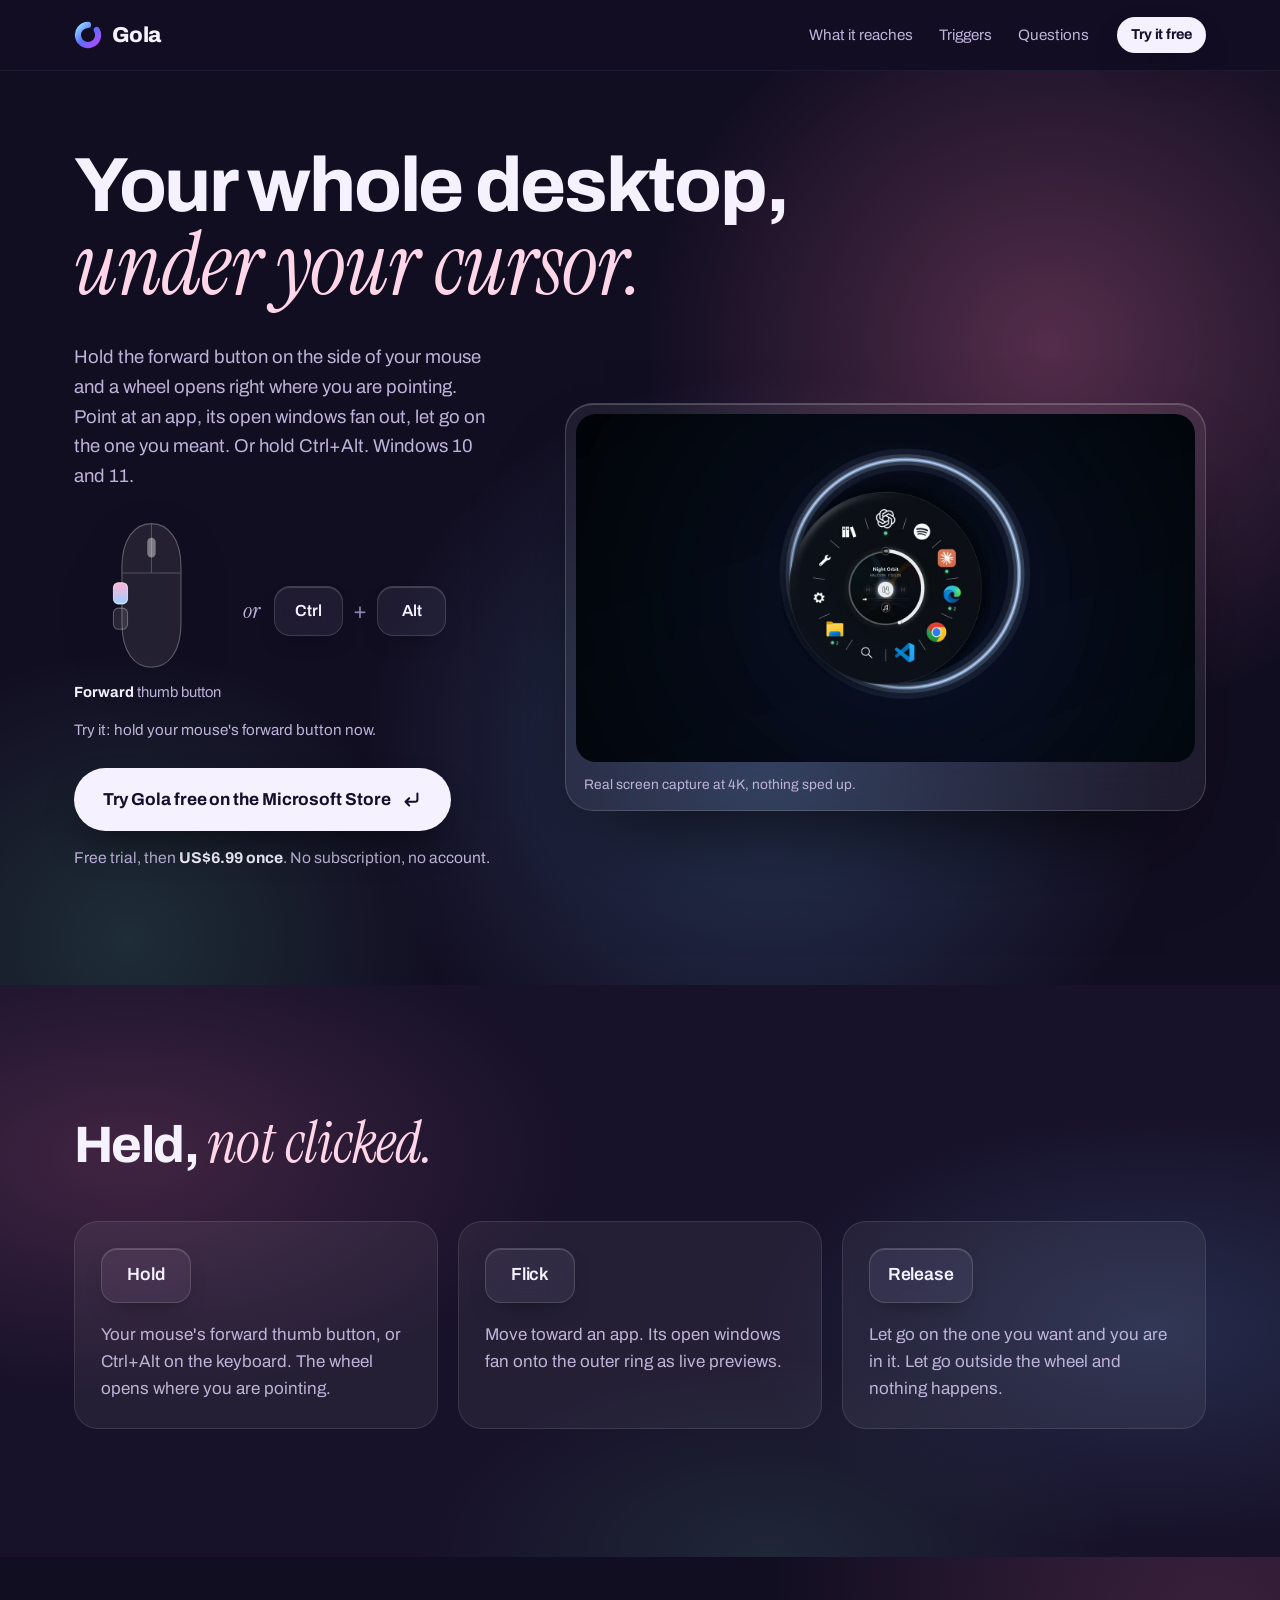
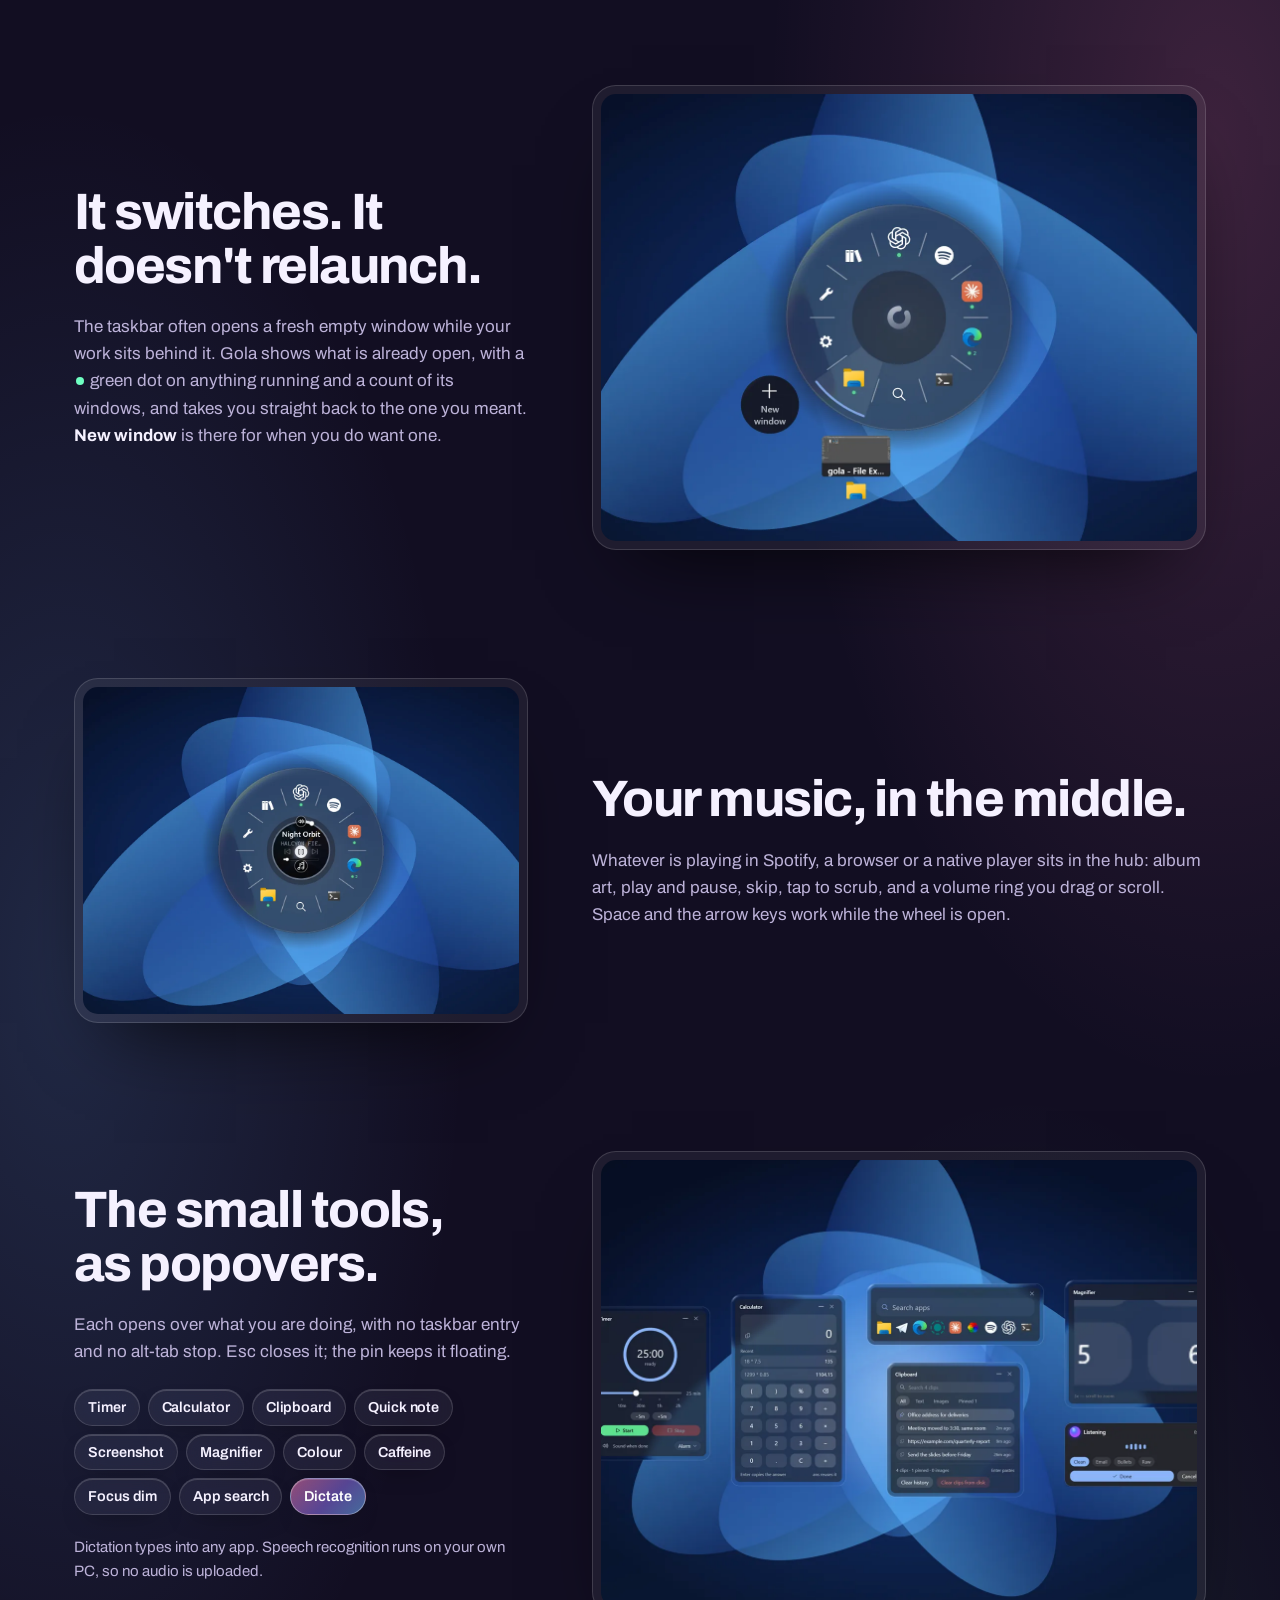
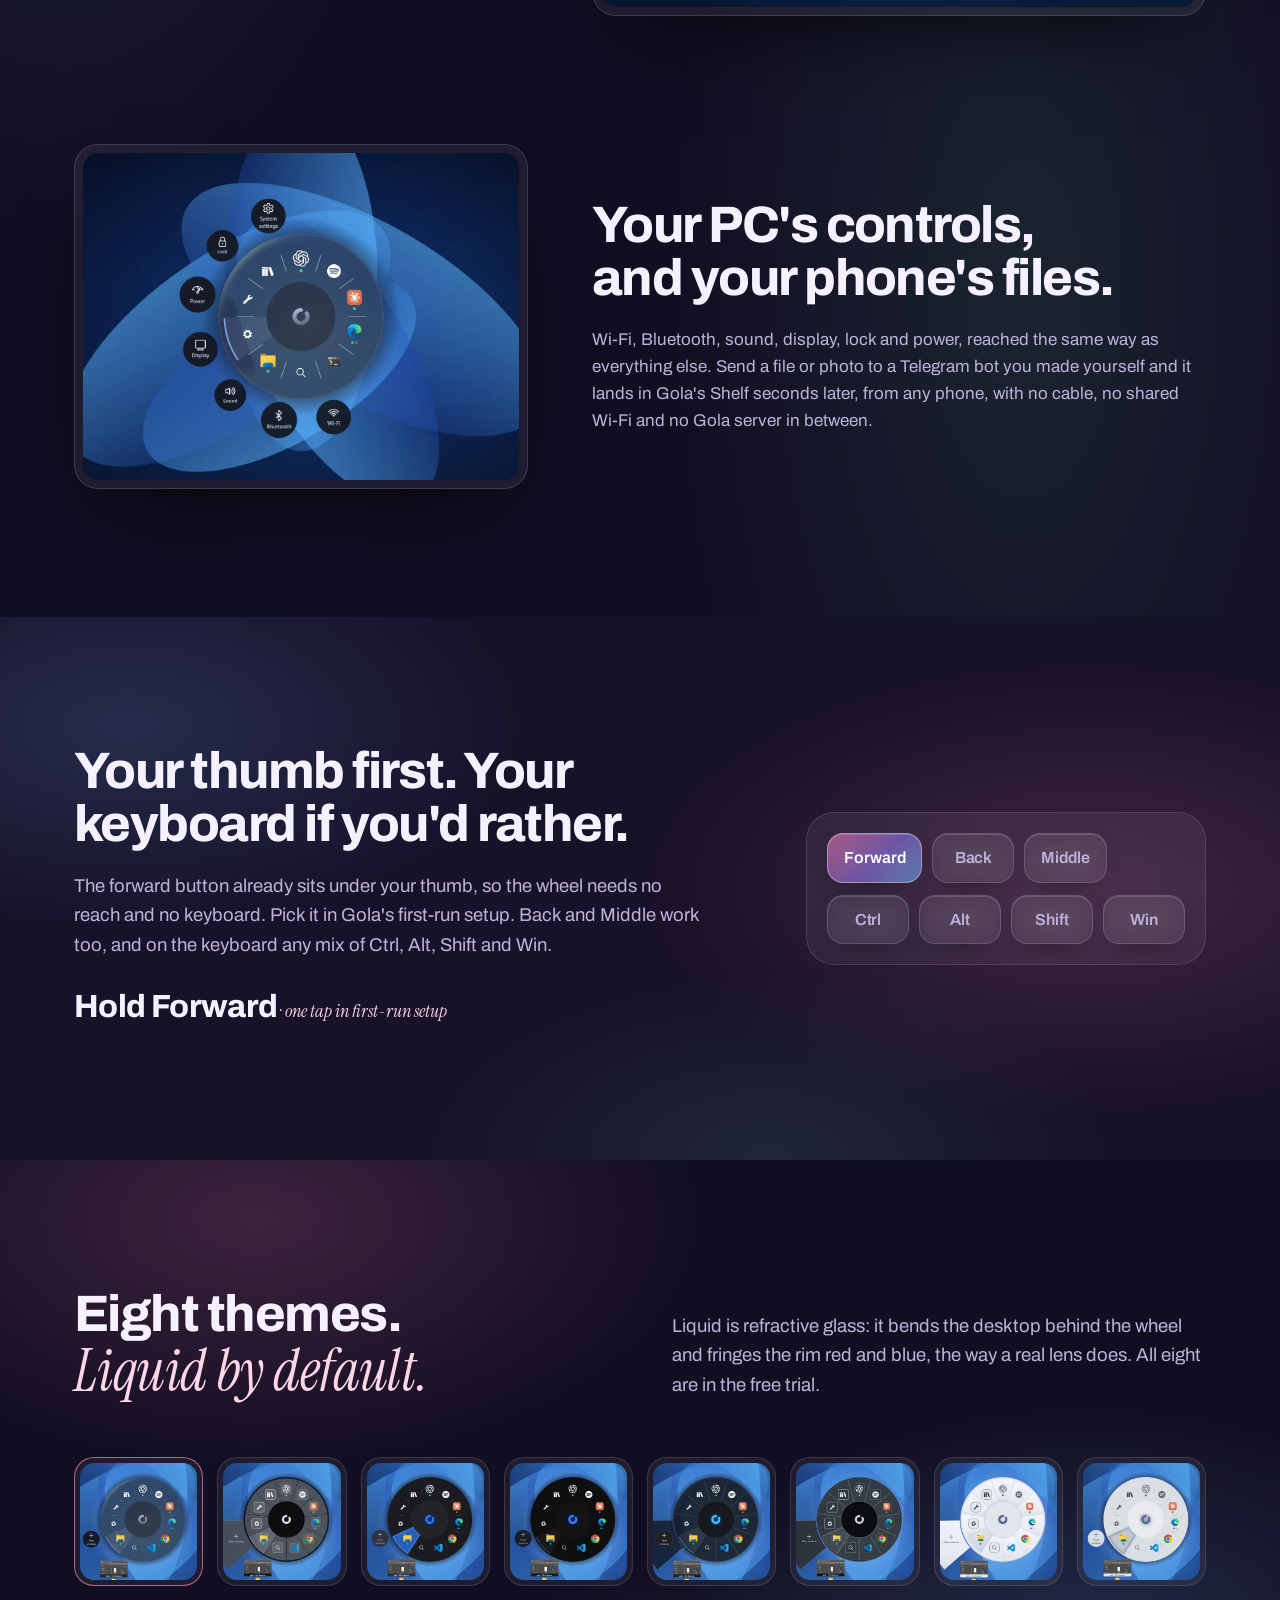
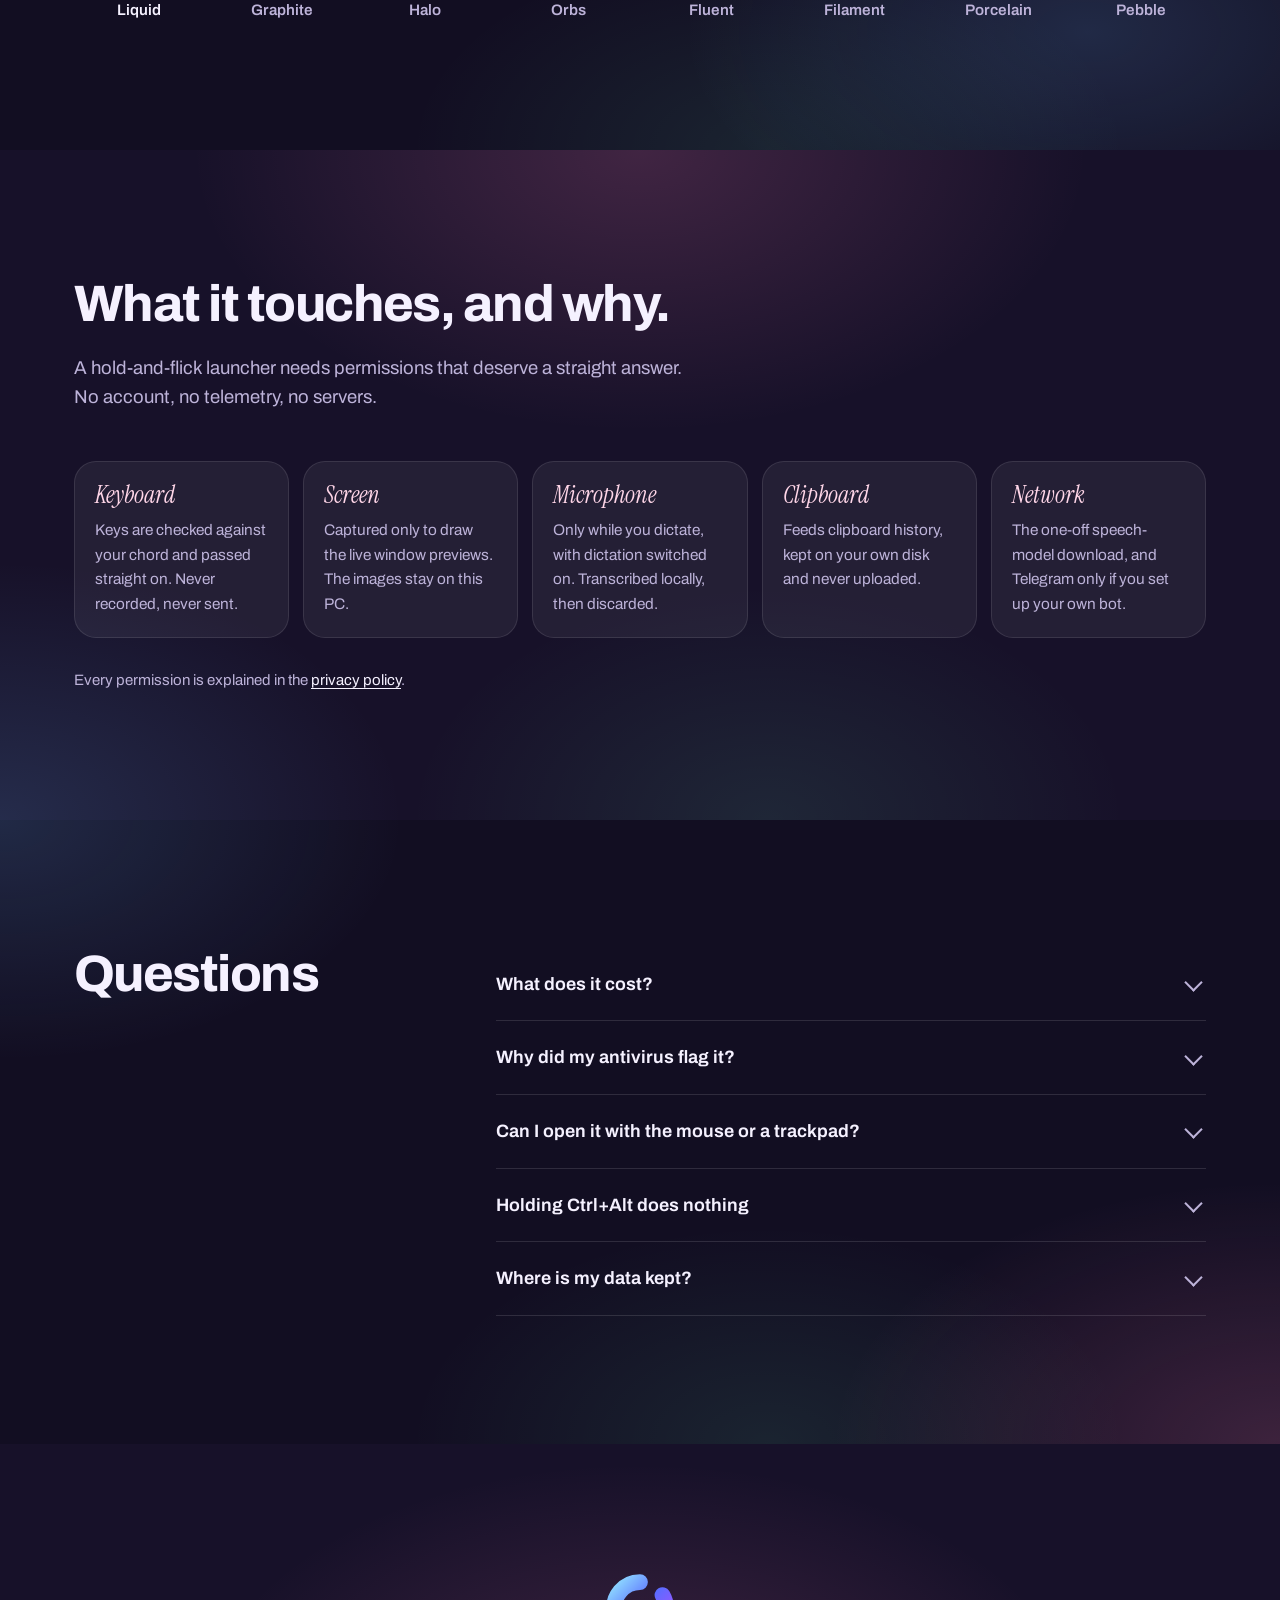
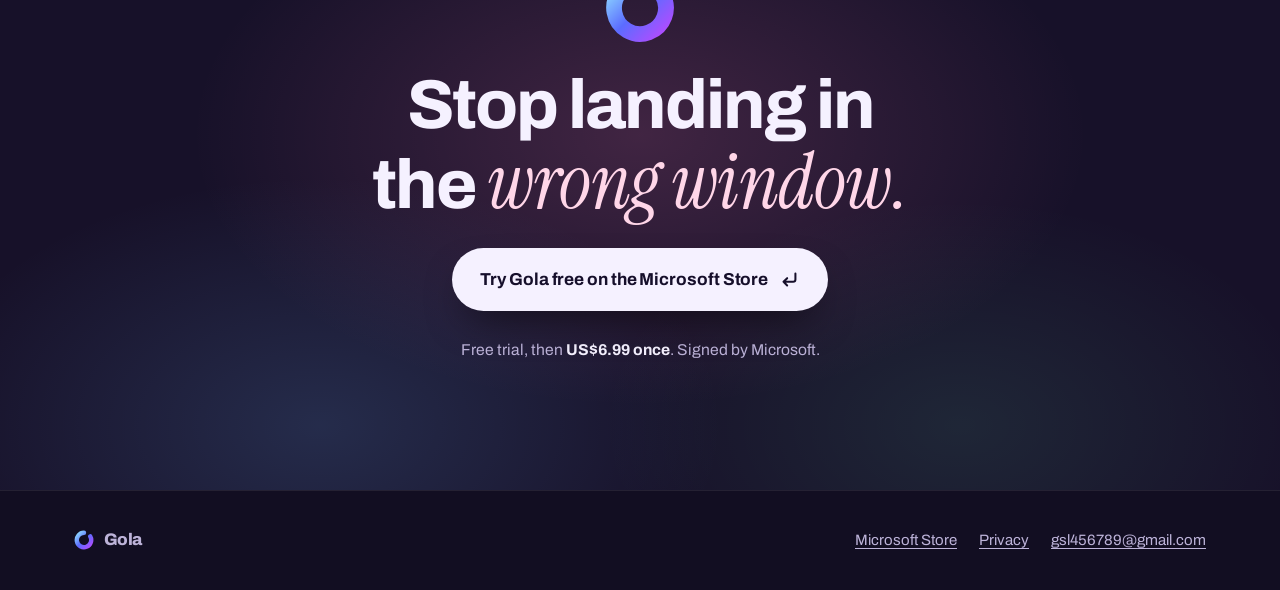
==== commit e52f7e47: "Hero video: clean 4K screen takes instead of phone footage 18 s loop cut from the 2026-09-30 eclipse" ====
--- a/index.html
+++ b/index.html
@@ -10,8 +10,8 @@
   <link rel="preconnect" href="https://fonts.googleapis.com">
   <link rel="preconnect" href="https://fonts.gstatic.com" crossorigin>
   <link rel="stylesheet" href="https://fonts.googleapis.com/css2?family=Archivo:wdth,wght@62..125,400..900&family=Instrument+Serif:ital@1&display=swap">
-  <link rel="stylesheet" href="styles.css?v=200">
-  <link rel="preload" as="image" href="assets/v108/showcase.jpg">
+  <link rel="stylesheet" href="styles.css?v=201">
+  <link rel="preload" as="image" href="assets/v109/hero.jpg">
 
   <meta property="og:title" content="Gola — your whole desktop, under your cursor">
   <meta property="og:description" content="A wheel under your cursor that switches to the window you already have open. No account, no telemetry, no servers.">
@@ -109,11 +109,11 @@
       </div>
 
       <figure class="case">
-        <video autoplay muted loop playsinline preload="metadata" poster="assets/v108/showcase.jpg" data-film
-               aria-label="Filmed on a real desk: the wheel opens under the cursor, launches YouTube and Spotify, fans out File Explorer's open windows, plays music in the centre, opens system settings and turns on Caffeine">
-          <source src="assets/v108/showcase.mp4" type="video/mp4">
+        <video autoplay muted loop playsinline preload="metadata" poster="assets/v109/hero.jpg" data-film
+               aria-label="The Gola wheel opening under the cursor, playing music in its centre with play and volume controls, then fanning out the Tools ring and opening the timer">
+          <source src="assets/v109/hero.mp4" type="video/mp4">
         </video>
-        <figcaption>Filmed on a desk, not a screen recording. Nothing sped up.</figcaption>
+        <figcaption>Real screen capture at 4K, nothing sped up.</figcaption>
       </figure>
     </div>
   </section>
--- a/styles.css
+++ b/styles.css
@@ -191,7 +191,7 @@
   backdrop-filter: blur(20px);
   box-shadow: inset 0 1px 0 rgba(255, 255, 255, 0.2), 0 50px 90px -40px rgba(0, 0, 0, 0.8);
 }
-.case video { border-radius: 20px; width: 100%; aspect-ratio: 16 / 9; object-fit: cover; background: #0A1E9A; }
+.case video { border-radius: 20px; width: 100%; aspect-ratio: 16 / 9; object-fit: cover; background: #070A1C; }
 .case figcaption { padding: 12px 8px 14px; font-size: 0.86rem; color: var(--ink-dim); }
 
 /* ── Hold / Flick / Release ───────────────────────────────────────── */
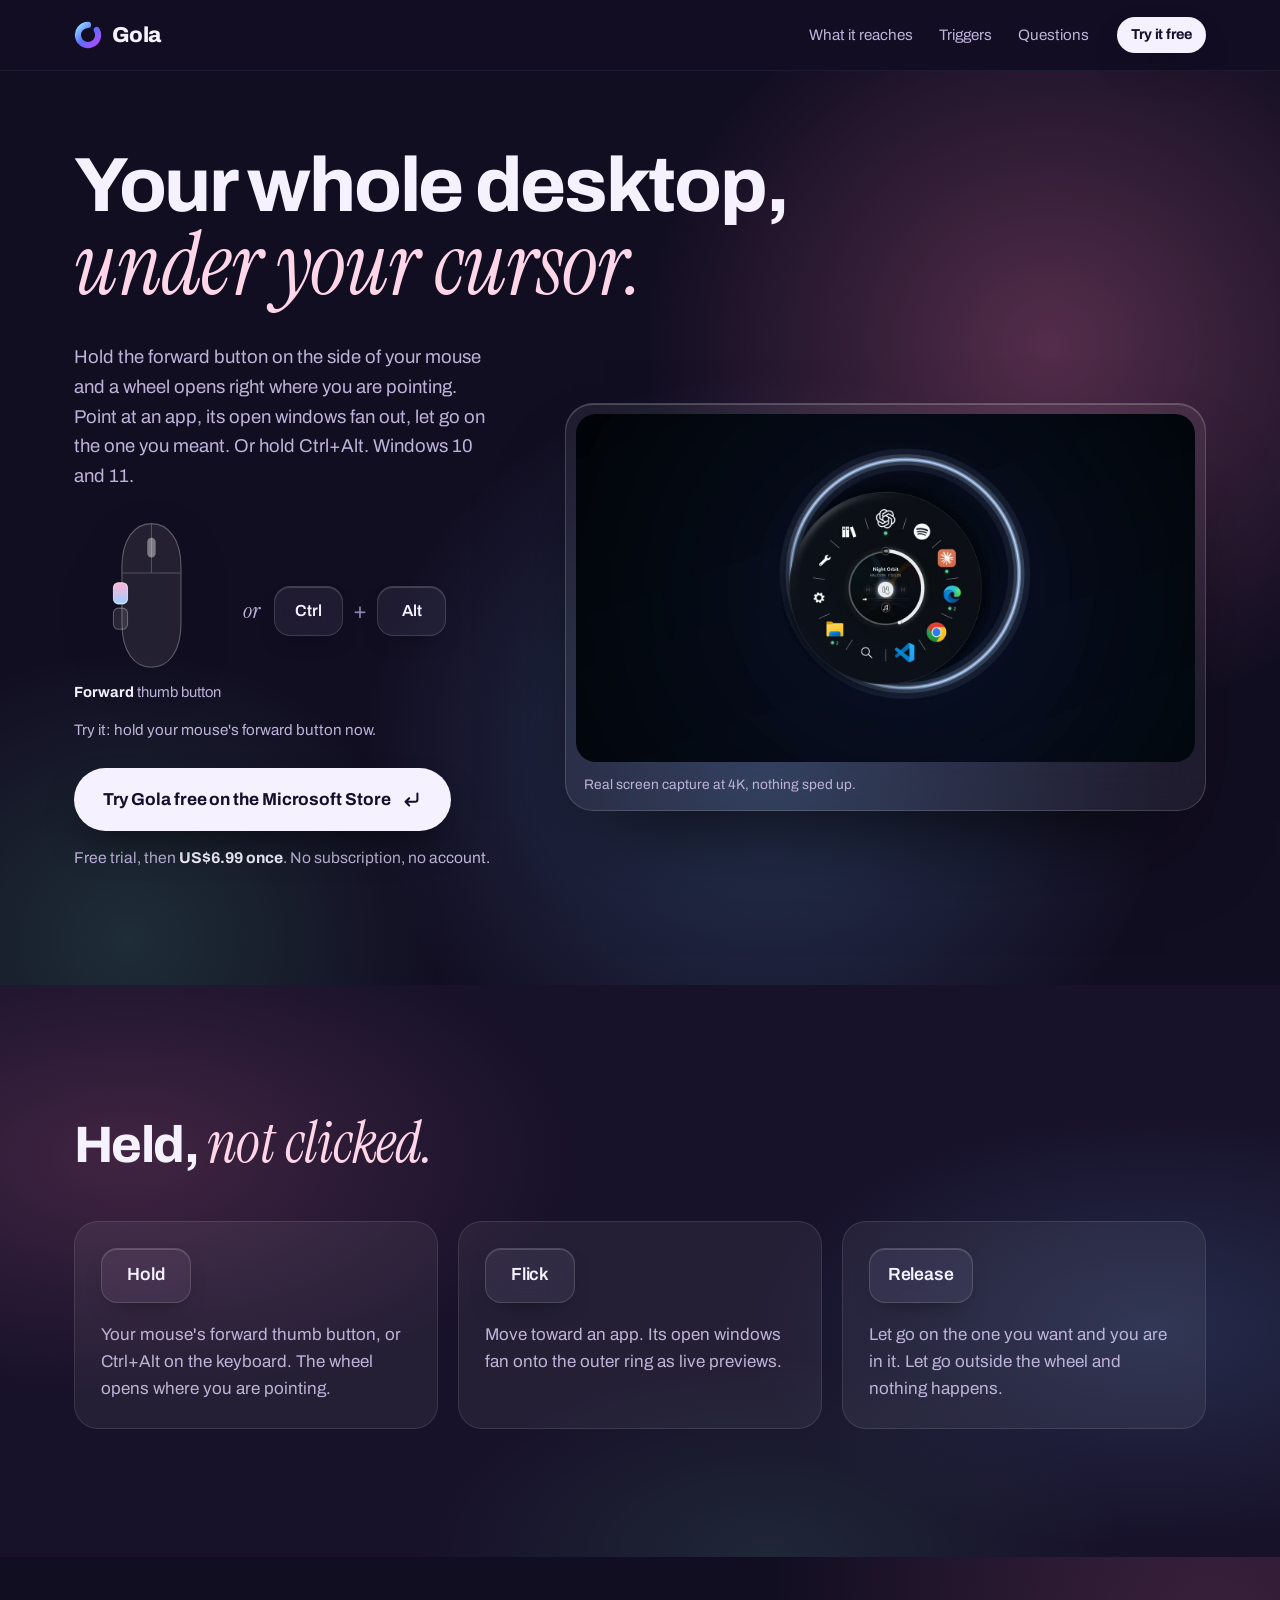
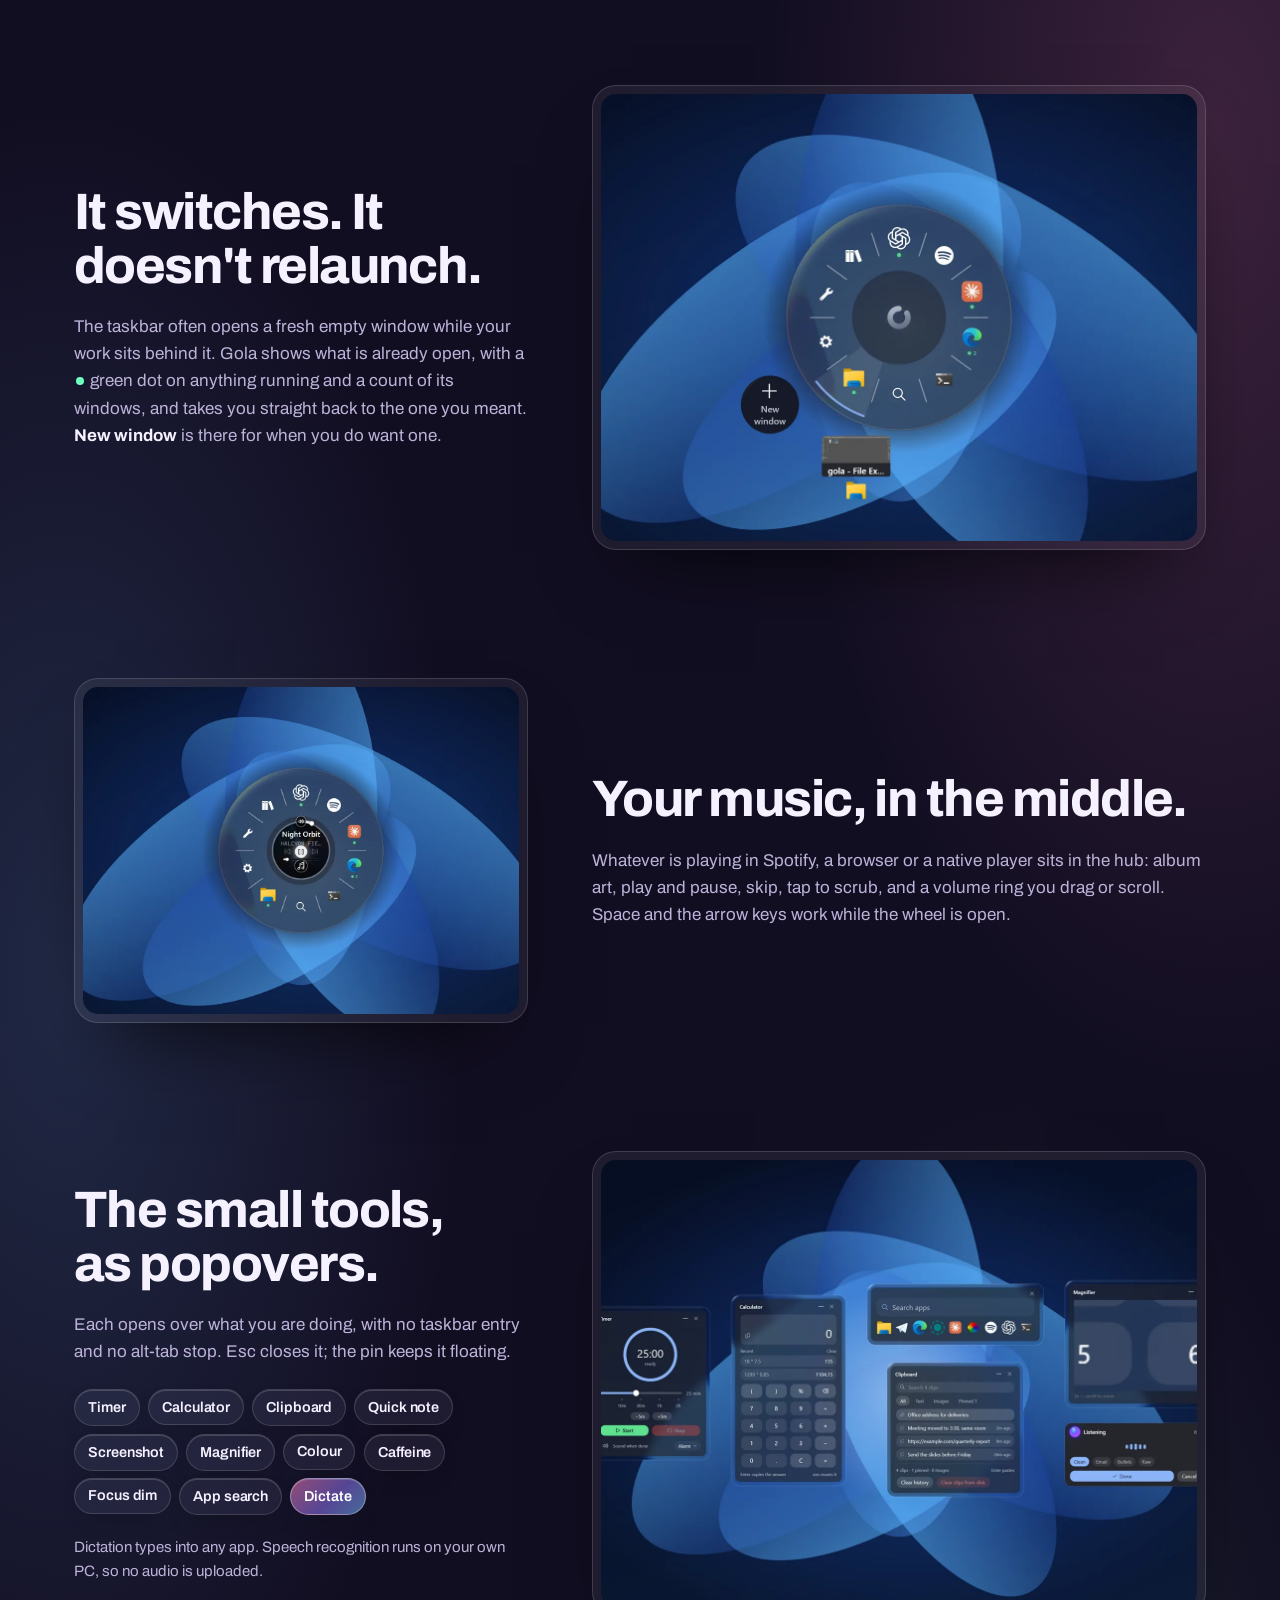
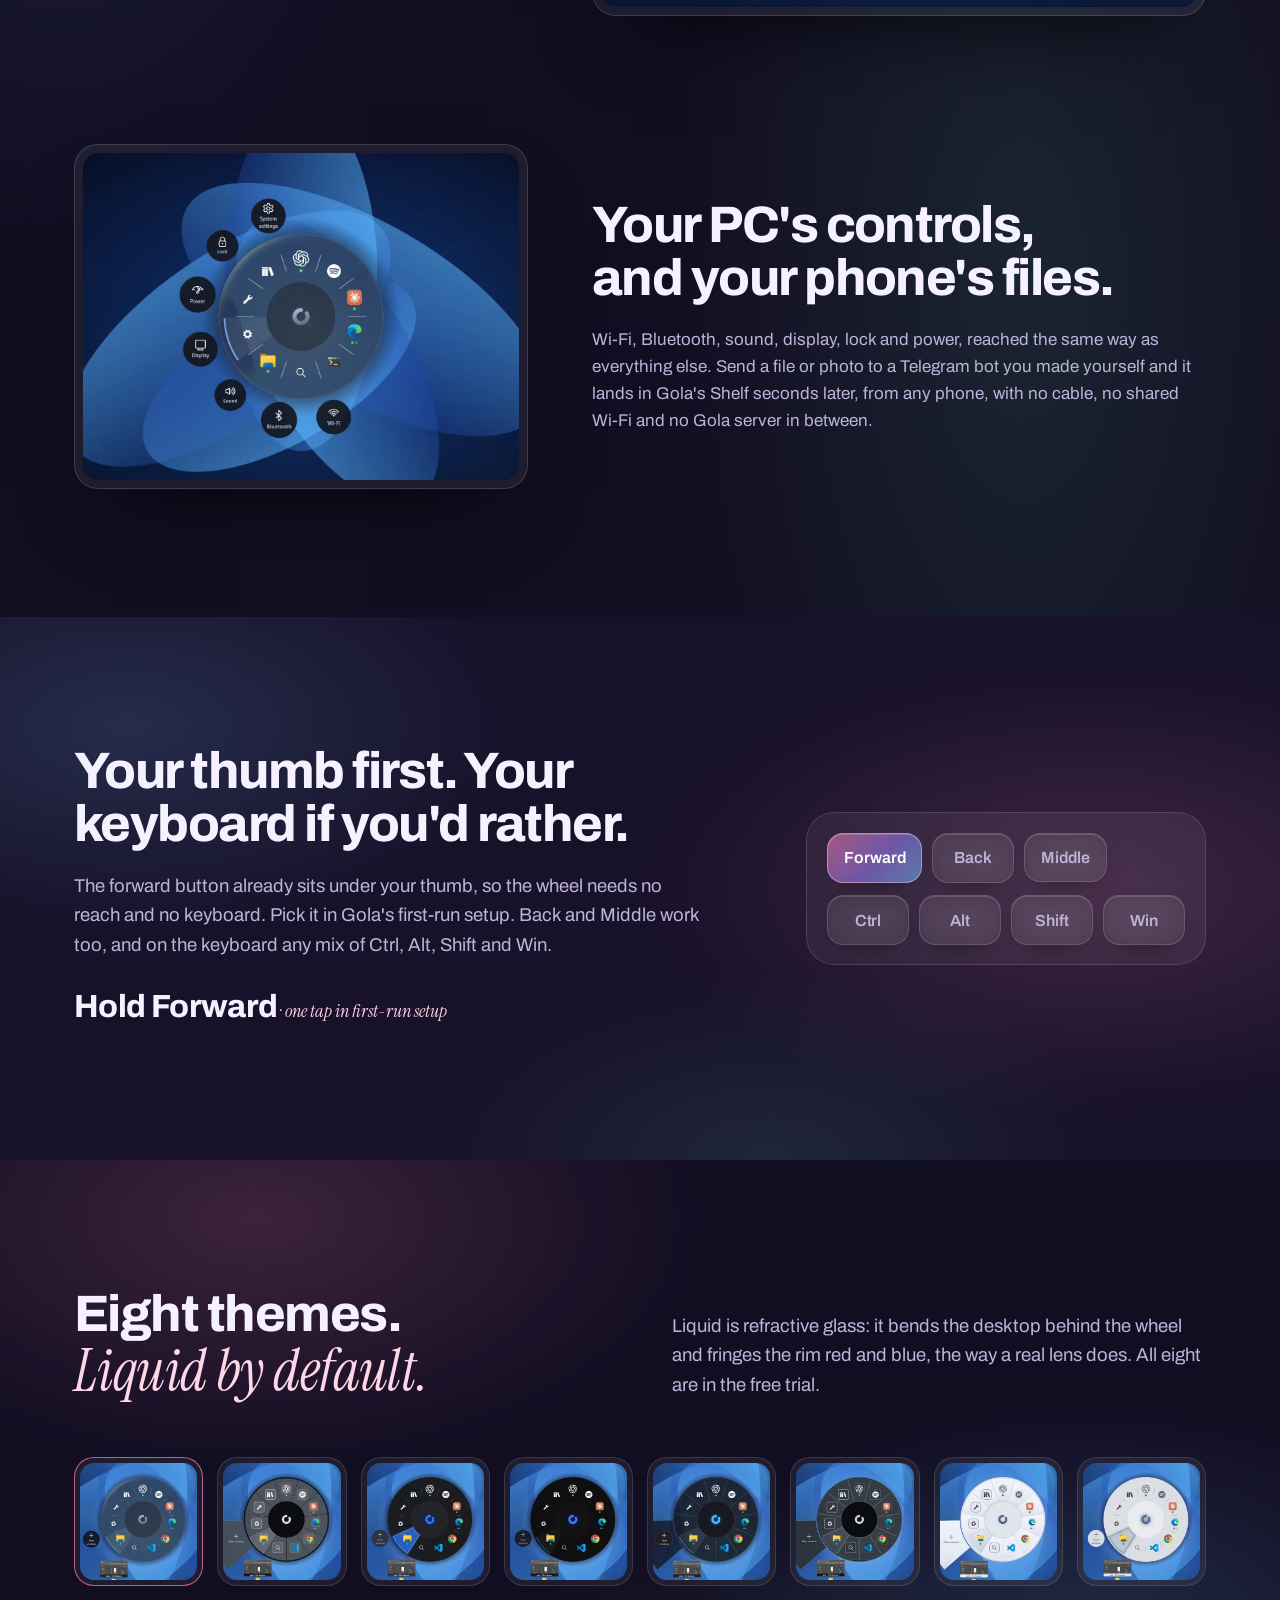
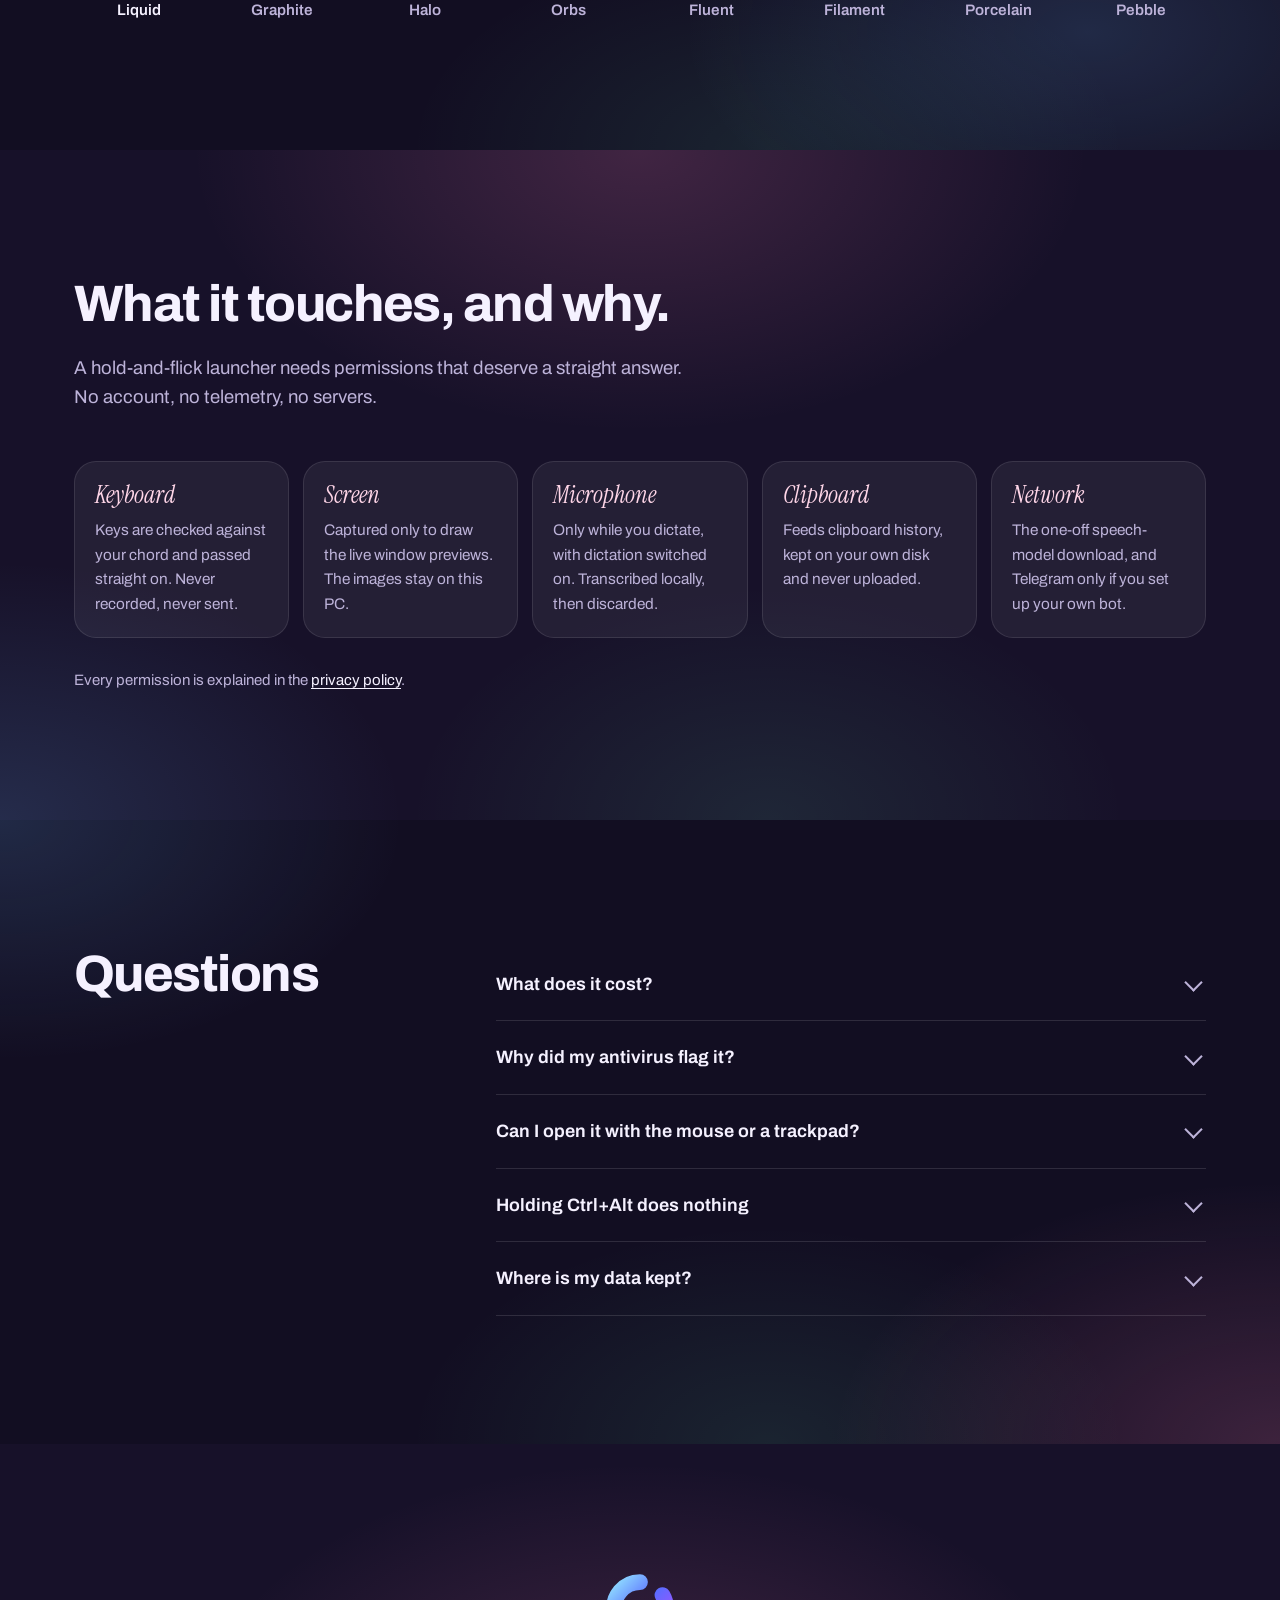
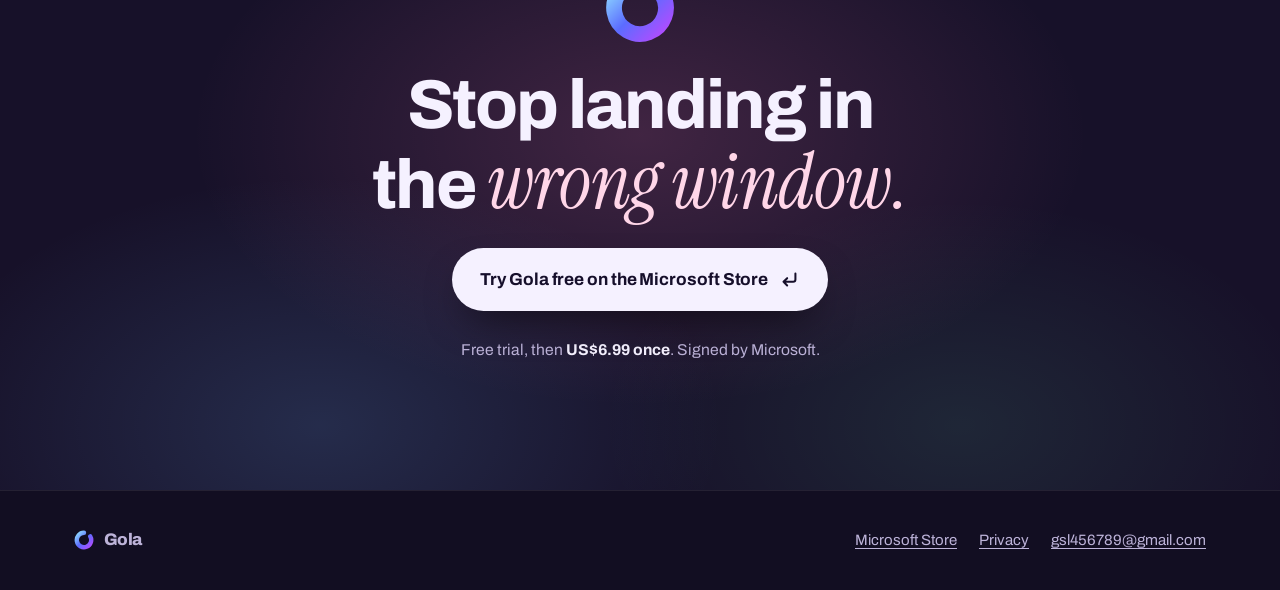
==== commit 35139027: "Count page visits and Store clicks with GoatCounter Cookieless, no IPs stored, so no consent banner." ====
--- a/index.html
+++ b/index.html
@@ -57,7 +57,7 @@
       <a href="#chord">Triggers</a>
       <a href="#faq">Questions</a>
     </nav>
-    <a class="key key-enter key-sm" href="https://apps.microsoft.com/detail/9NGHFH4J7JMD?cid=site-top"><span class="cap">Try it free</span></a>
+    <a class="key key-enter key-sm" href="https://apps.microsoft.com/detail/9NGHFH4J7JMD?cid=site-top" data-goatcounter-click="store-top"><span class="cap">Try it free</span></a>
   </div>
 </header>
 
@@ -101,7 +101,7 @@
         </div>
 
         <div class="buy">
-          <a class="key key-enter key-lg" href="https://apps.microsoft.com/detail/9NGHFH4J7JMD?cid=site-hero">
+          <a class="key key-enter key-lg" href="https://apps.microsoft.com/detail/9NGHFH4J7JMD?cid=site-hero" data-goatcounter-click="store-hero">
             <span class="cap">Try Gola free on the Microsoft Store <svg width="22" height="22" aria-hidden="true"><use href="#ret"/></svg></span>
           </a>
           <p class="price">Free trial, then <b>US$6.99 once</b>. No subscription, no account.</p>
@@ -283,7 +283,7 @@
     <div class="shell final-in">
       <svg width="72" height="72" aria-hidden="true"><use href="#mark"/></svg>
       <h2 id="final-h">Stop landing in the <i>wrong window.</i></h2>
-      <a class="key key-enter key-lg" href="https://apps.microsoft.com/detail/9NGHFH4J7JMD?cid=site-get">
+      <a class="key key-enter key-lg" href="https://apps.microsoft.com/detail/9NGHFH4J7JMD?cid=site-get" data-goatcounter-click="store-get">
         <span class="cap">Try Gola free on the Microsoft Store <svg width="22" height="22" aria-hidden="true"><use href="#ret"/></svg></span>
       </a>
       <p class="price">Free trial, then <b>US$6.99 once</b>. Signed by Microsoft.</p>
@@ -296,7 +296,7 @@
   <div class="shell foot-in">
     <span class="brand brand-quiet"><svg width="20" height="20" aria-hidden="true"><use href="#mark"/></svg>Gola</span>
     <nav aria-label="Footer">
-      <a href="https://apps.microsoft.com/detail/9NGHFH4J7JMD?cid=site-footer">Microsoft Store</a>
+      <a href="https://apps.microsoft.com/detail/9NGHFH4J7JMD?cid=site-footer" data-goatcounter-click="store-footer">Microsoft Store</a>
       <a href="https://gist.github.com/gsl0001/0c2ba872f82c192507a5e0ded852b368" target="_blank" rel="noopener">Privacy</a>
       <a href="mailto:gsl456789@gmail.com">gsl456789@gmail.com</a>
     </nav>
@@ -304,5 +304,6 @@
 </footer>
 
 <script src="keys.js?v=113" defer></script>
+<script data-goatcounter="https://gola.goatcounter.com/count" async src="https://gc.zgo.at/count.js"></script>
 </body>
 </html>
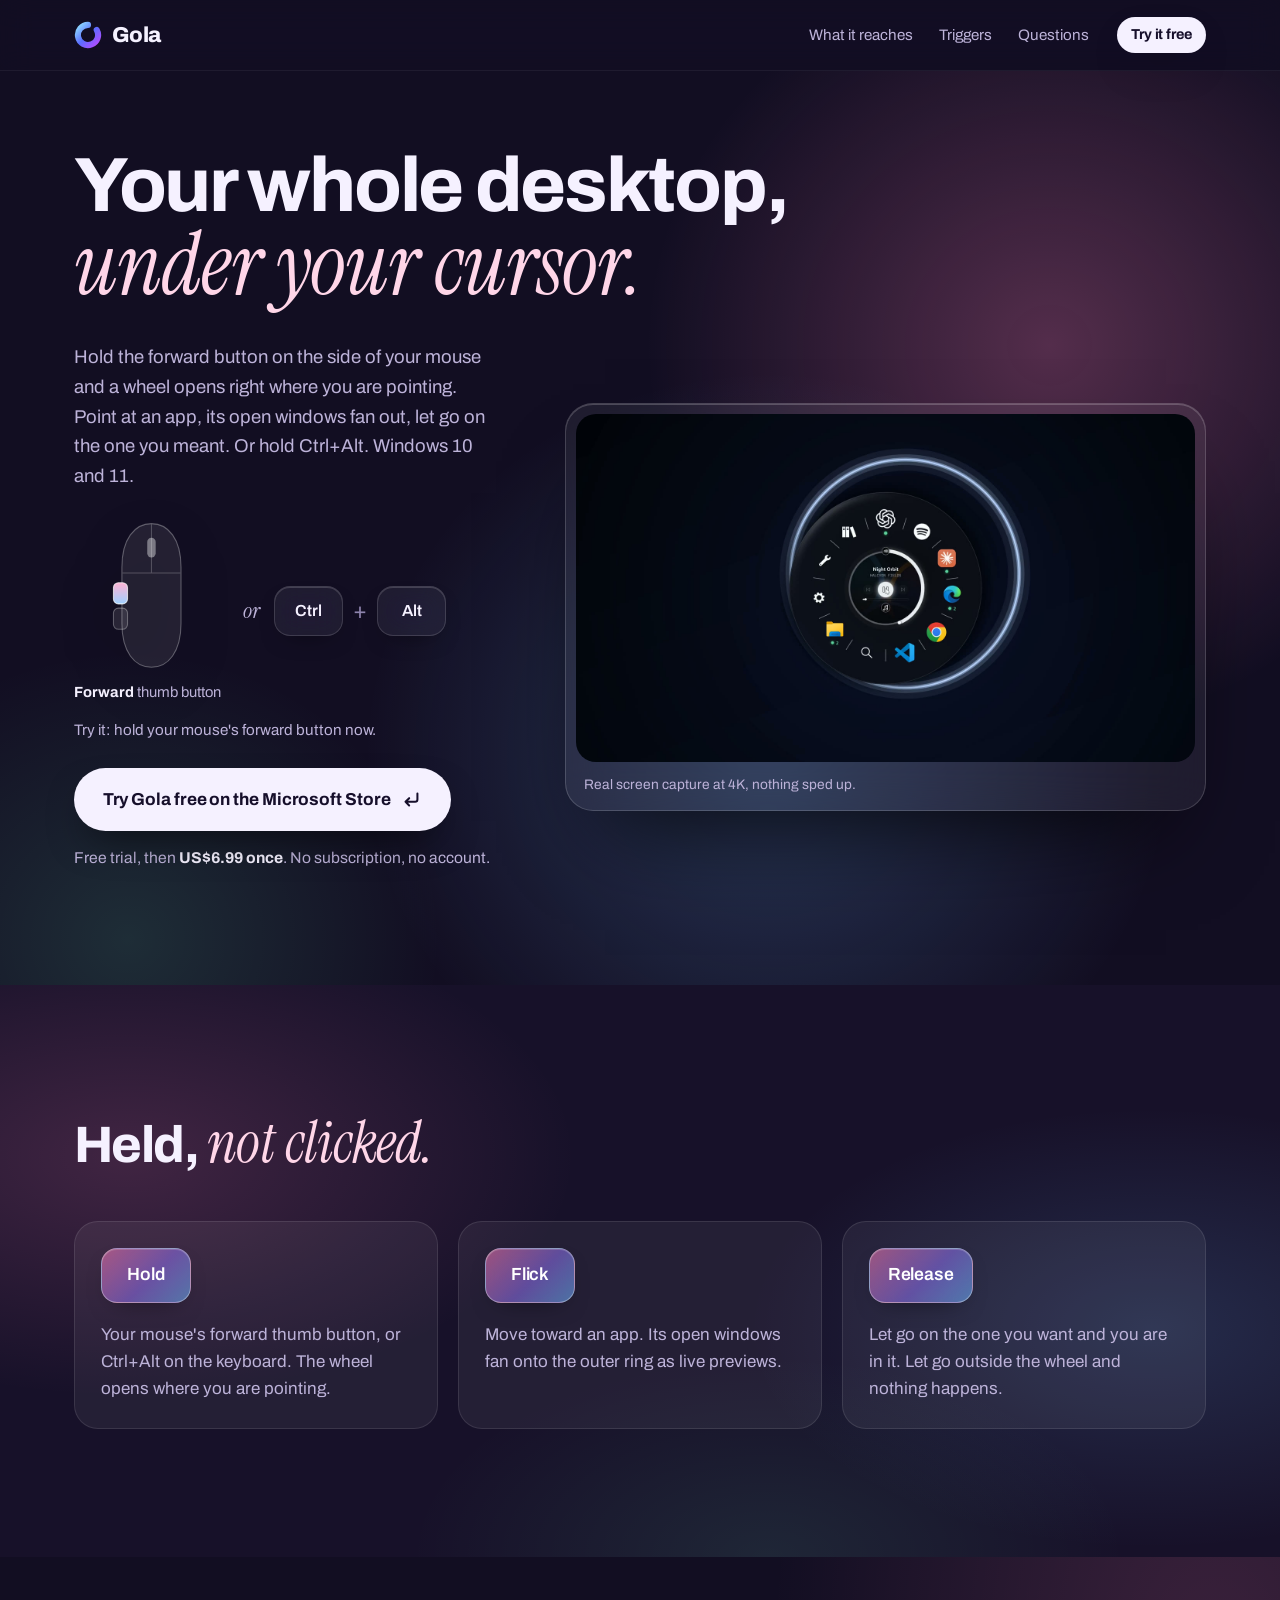
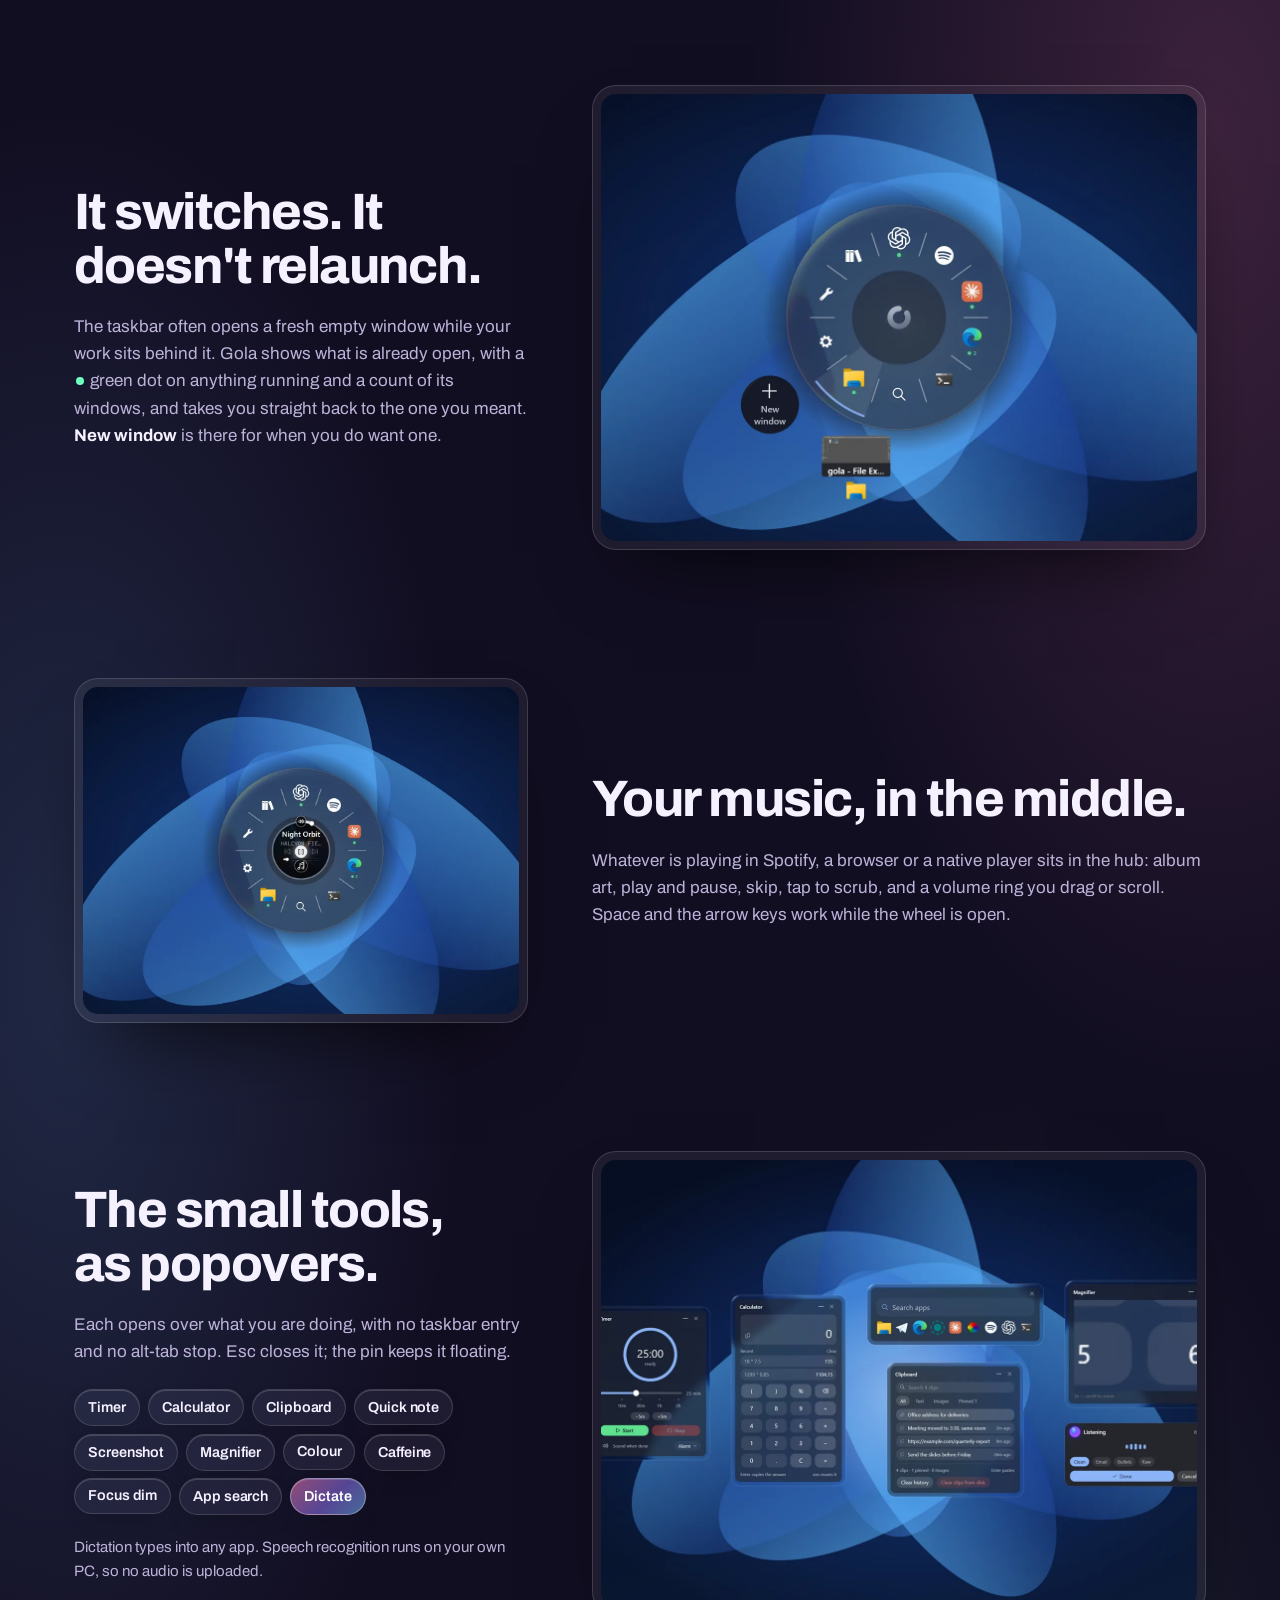
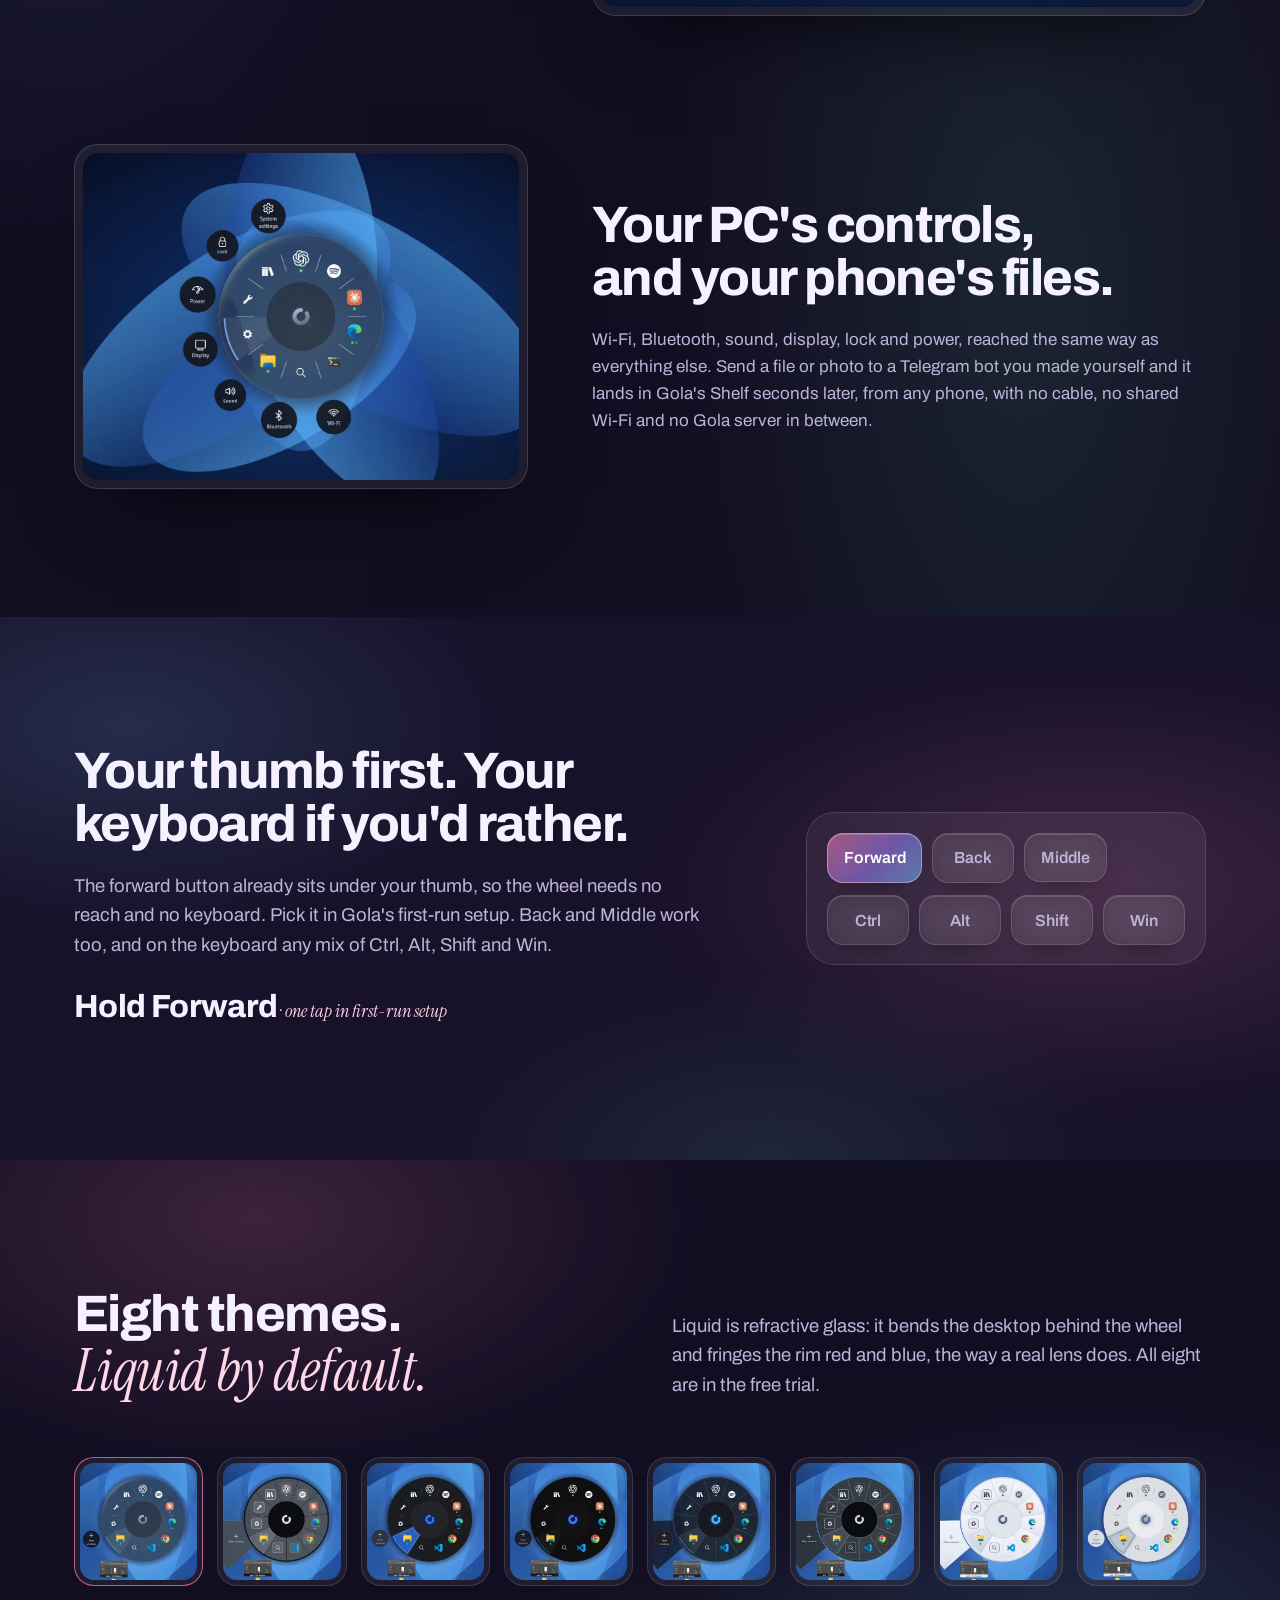
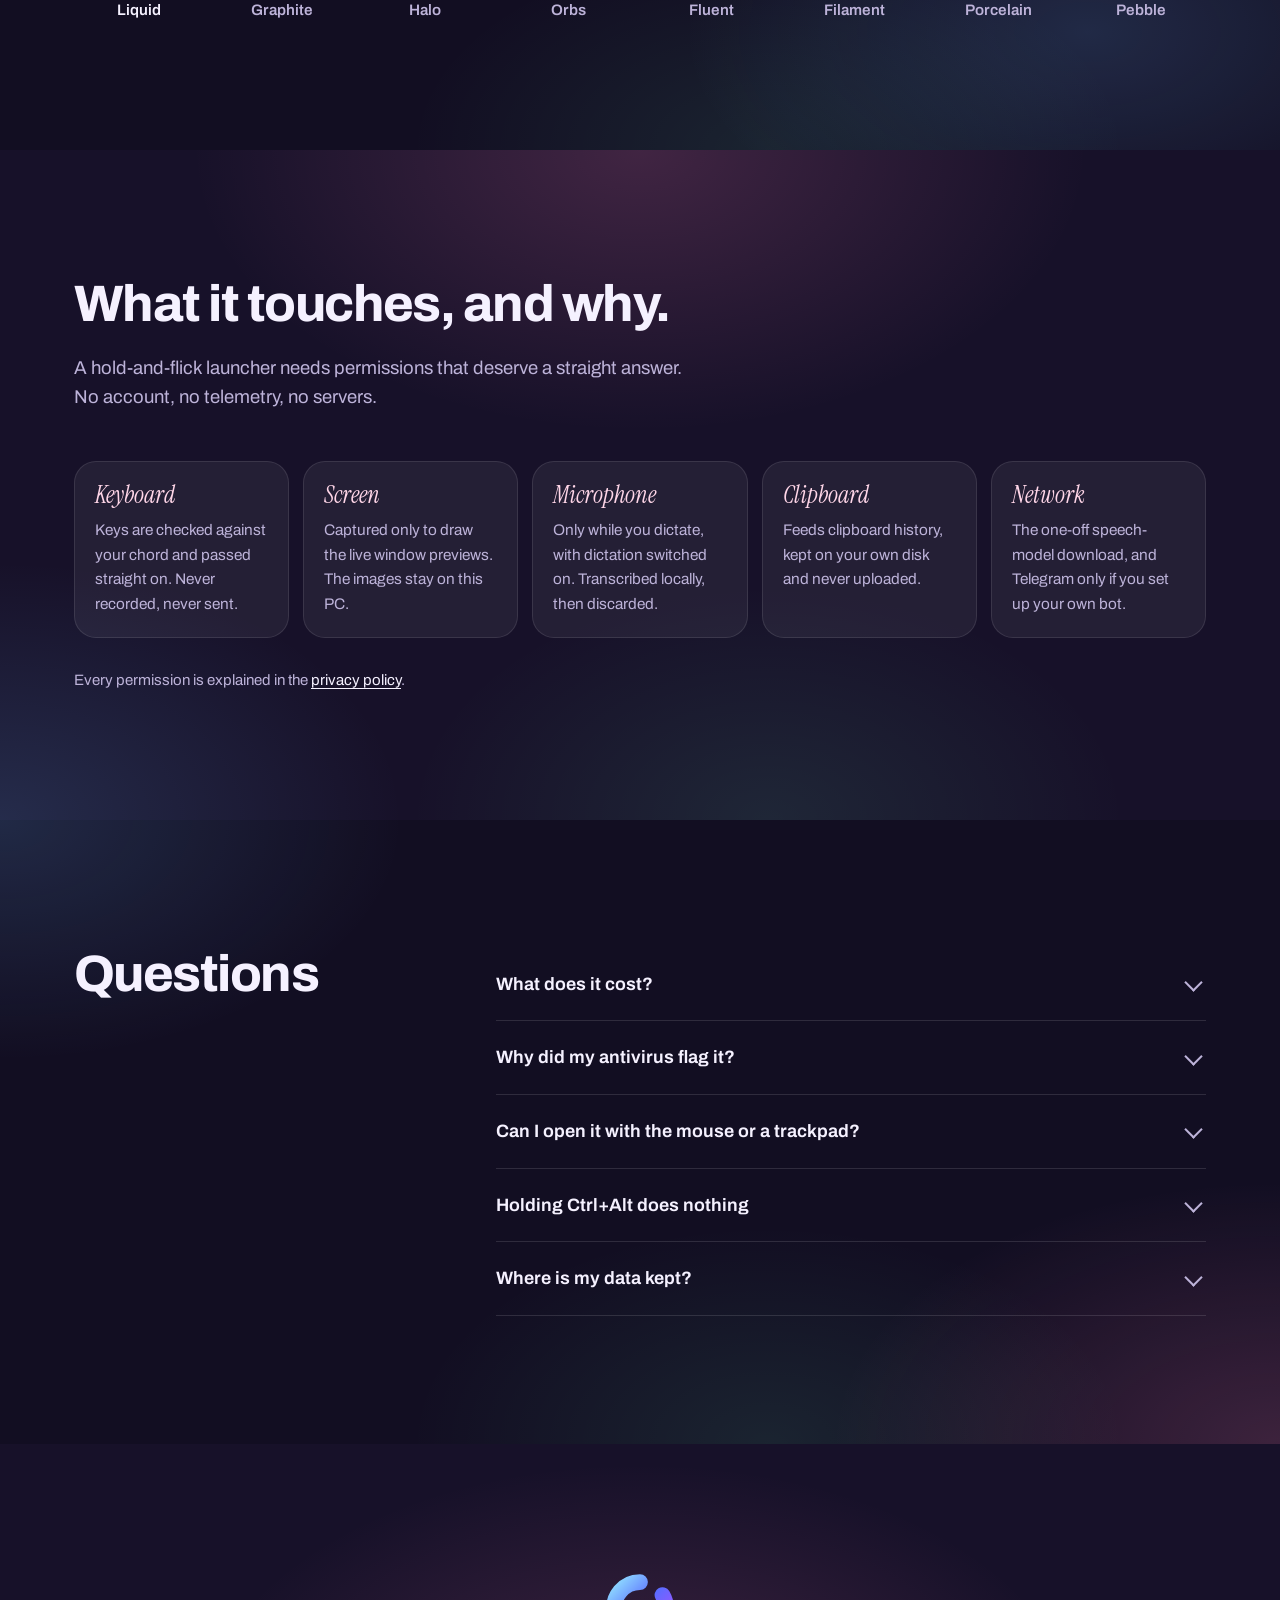
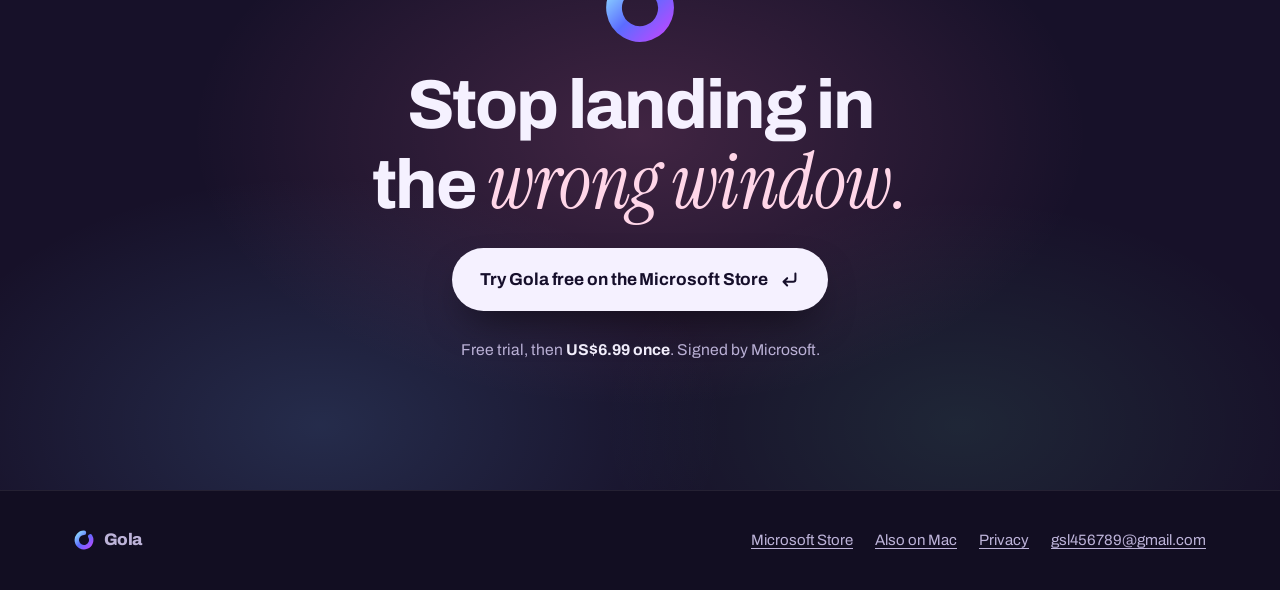
==== commit cc447ade: "Mac page: trace copy to source, add trial FAQ, link from main page, placeholder guard Co-Authored-By" ====
--- a/index.html
+++ b/index.html
@@ -297,6 +297,7 @@
     <span class="brand brand-quiet"><svg width="20" height="20" aria-hidden="true"><use href="#mark"/></svg>Gola</span>
     <nav aria-label="Footer">
       <a href="https://apps.microsoft.com/detail/9NGHFH4J7JMD?cid=site-footer" data-goatcounter-click="store-footer">Microsoft Store</a>
+      <a href="mac/">Also on Mac</a>
       <a href="https://gist.github.com/gsl0001/0c2ba872f82c192507a5e0ded852b368" target="_blank" rel="noopener">Privacy</a>
       <a href="mailto:gsl456789@gmail.com">gsl456789@gmail.com</a>
     </nav>
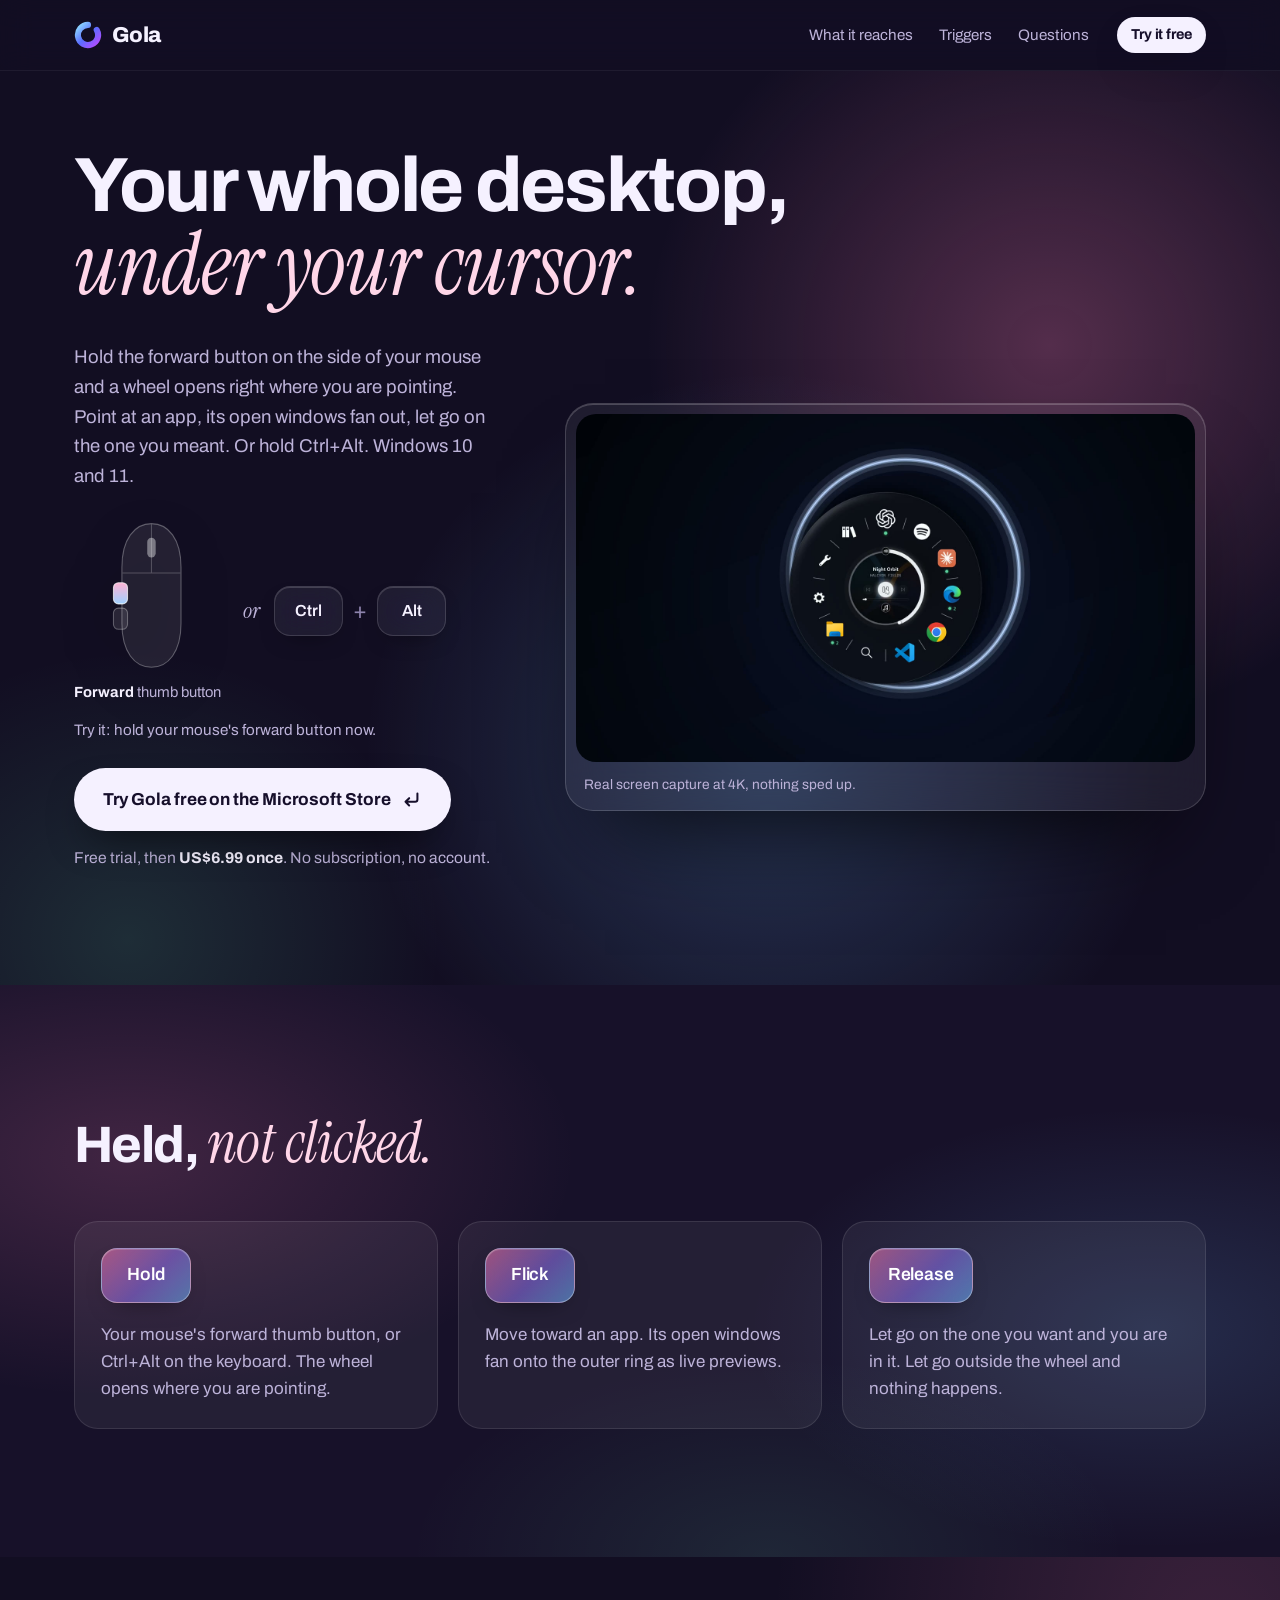
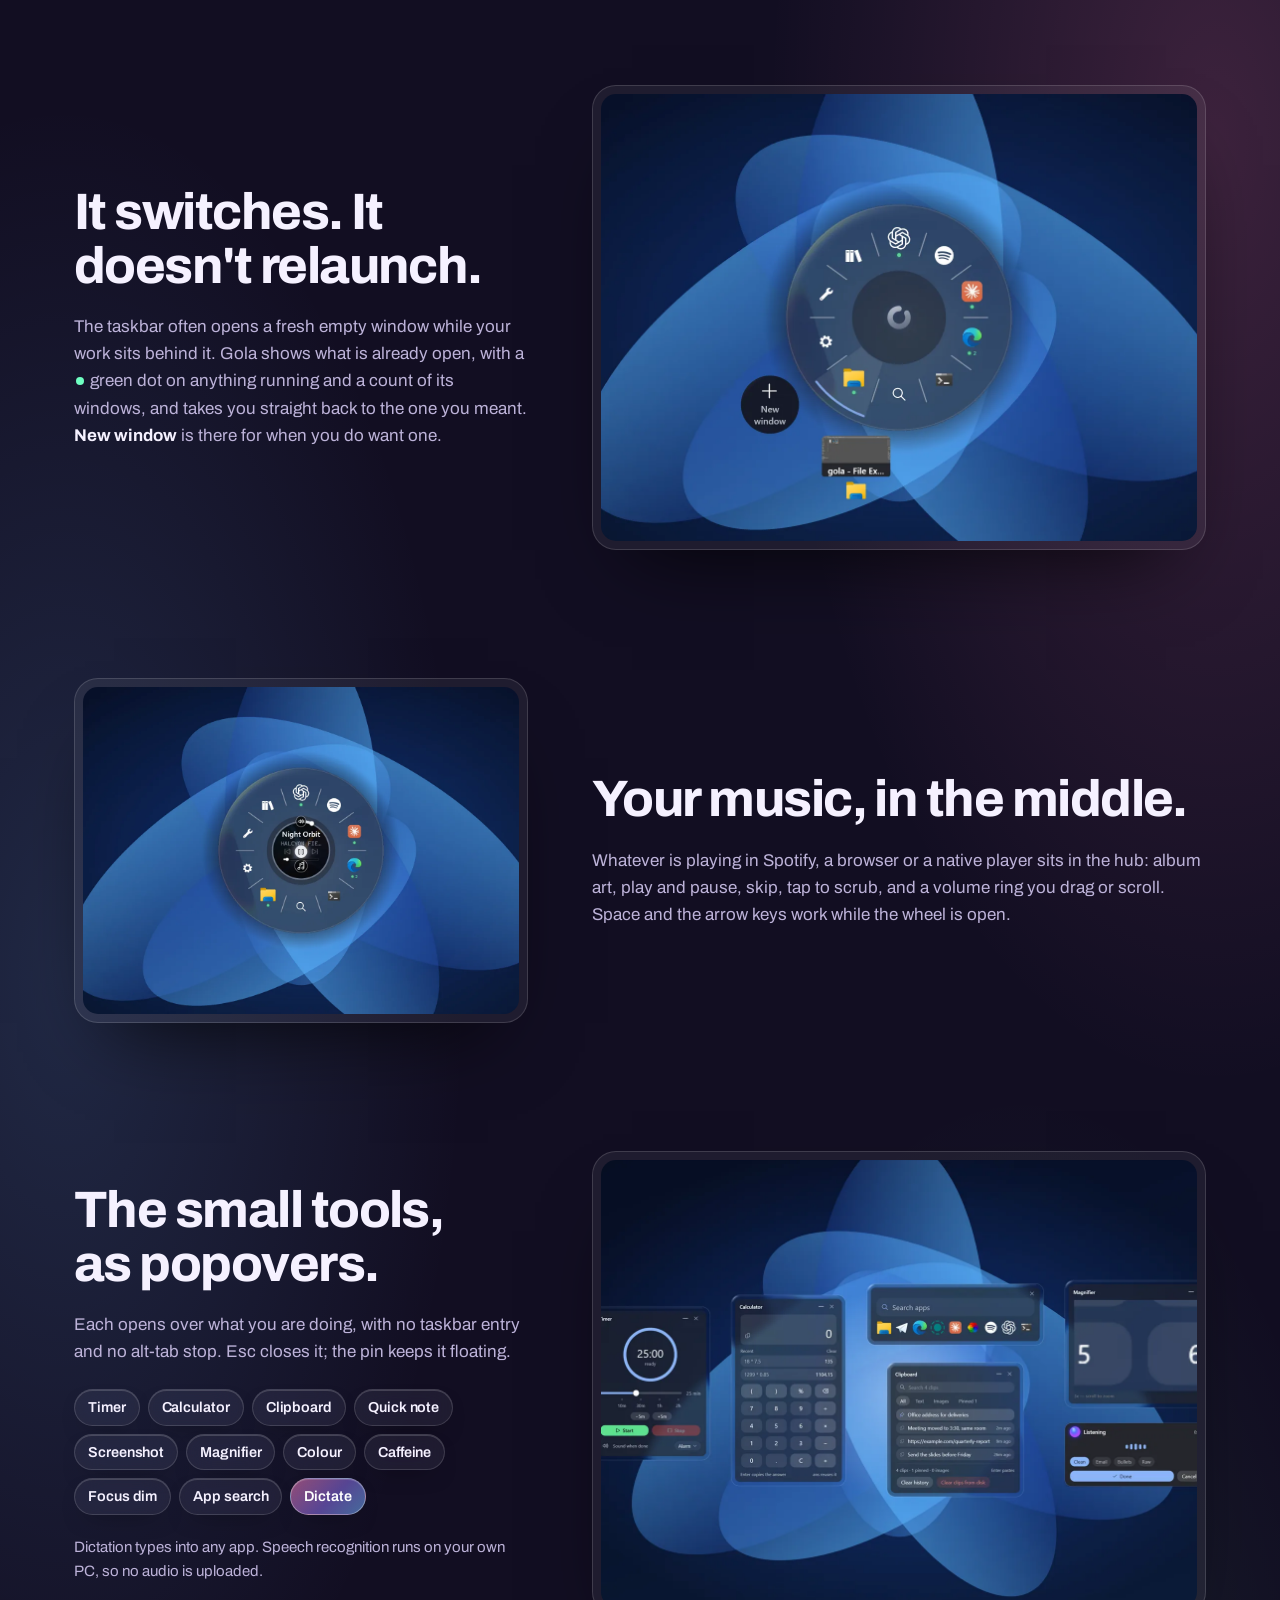
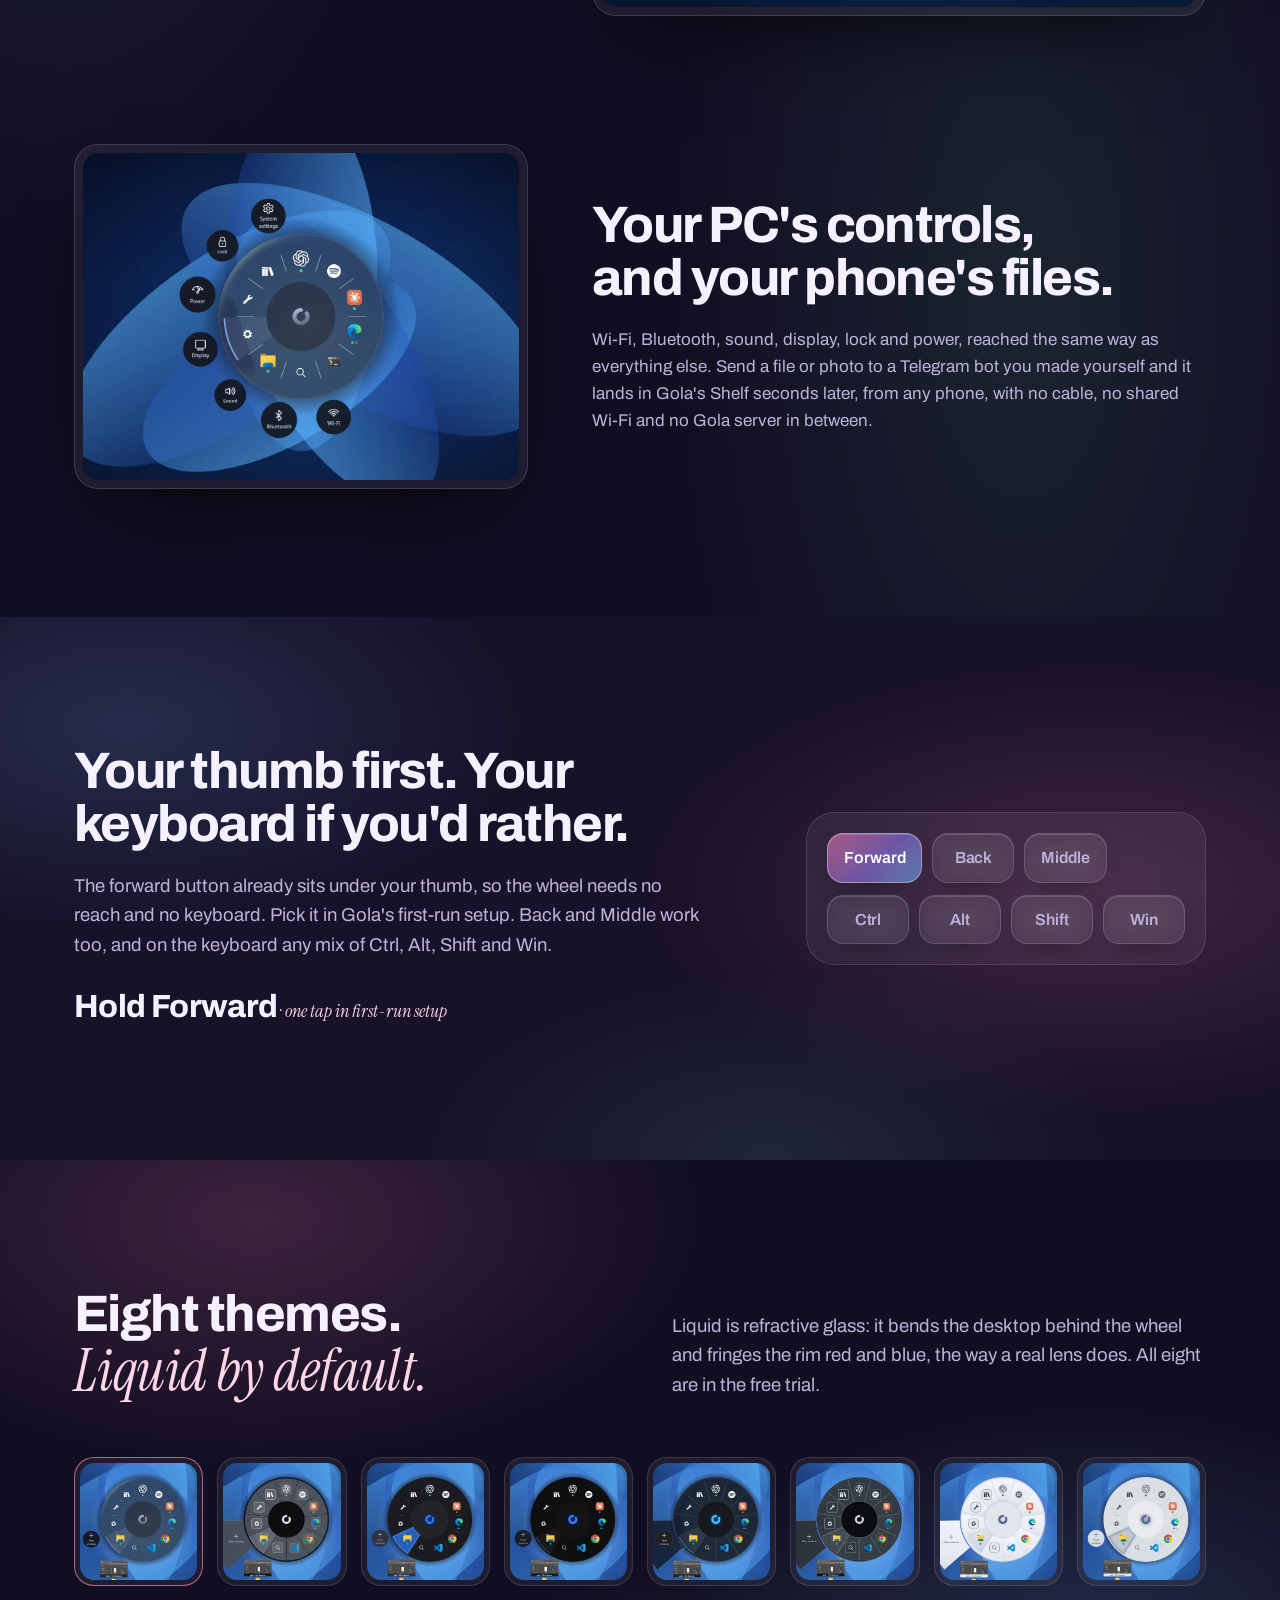
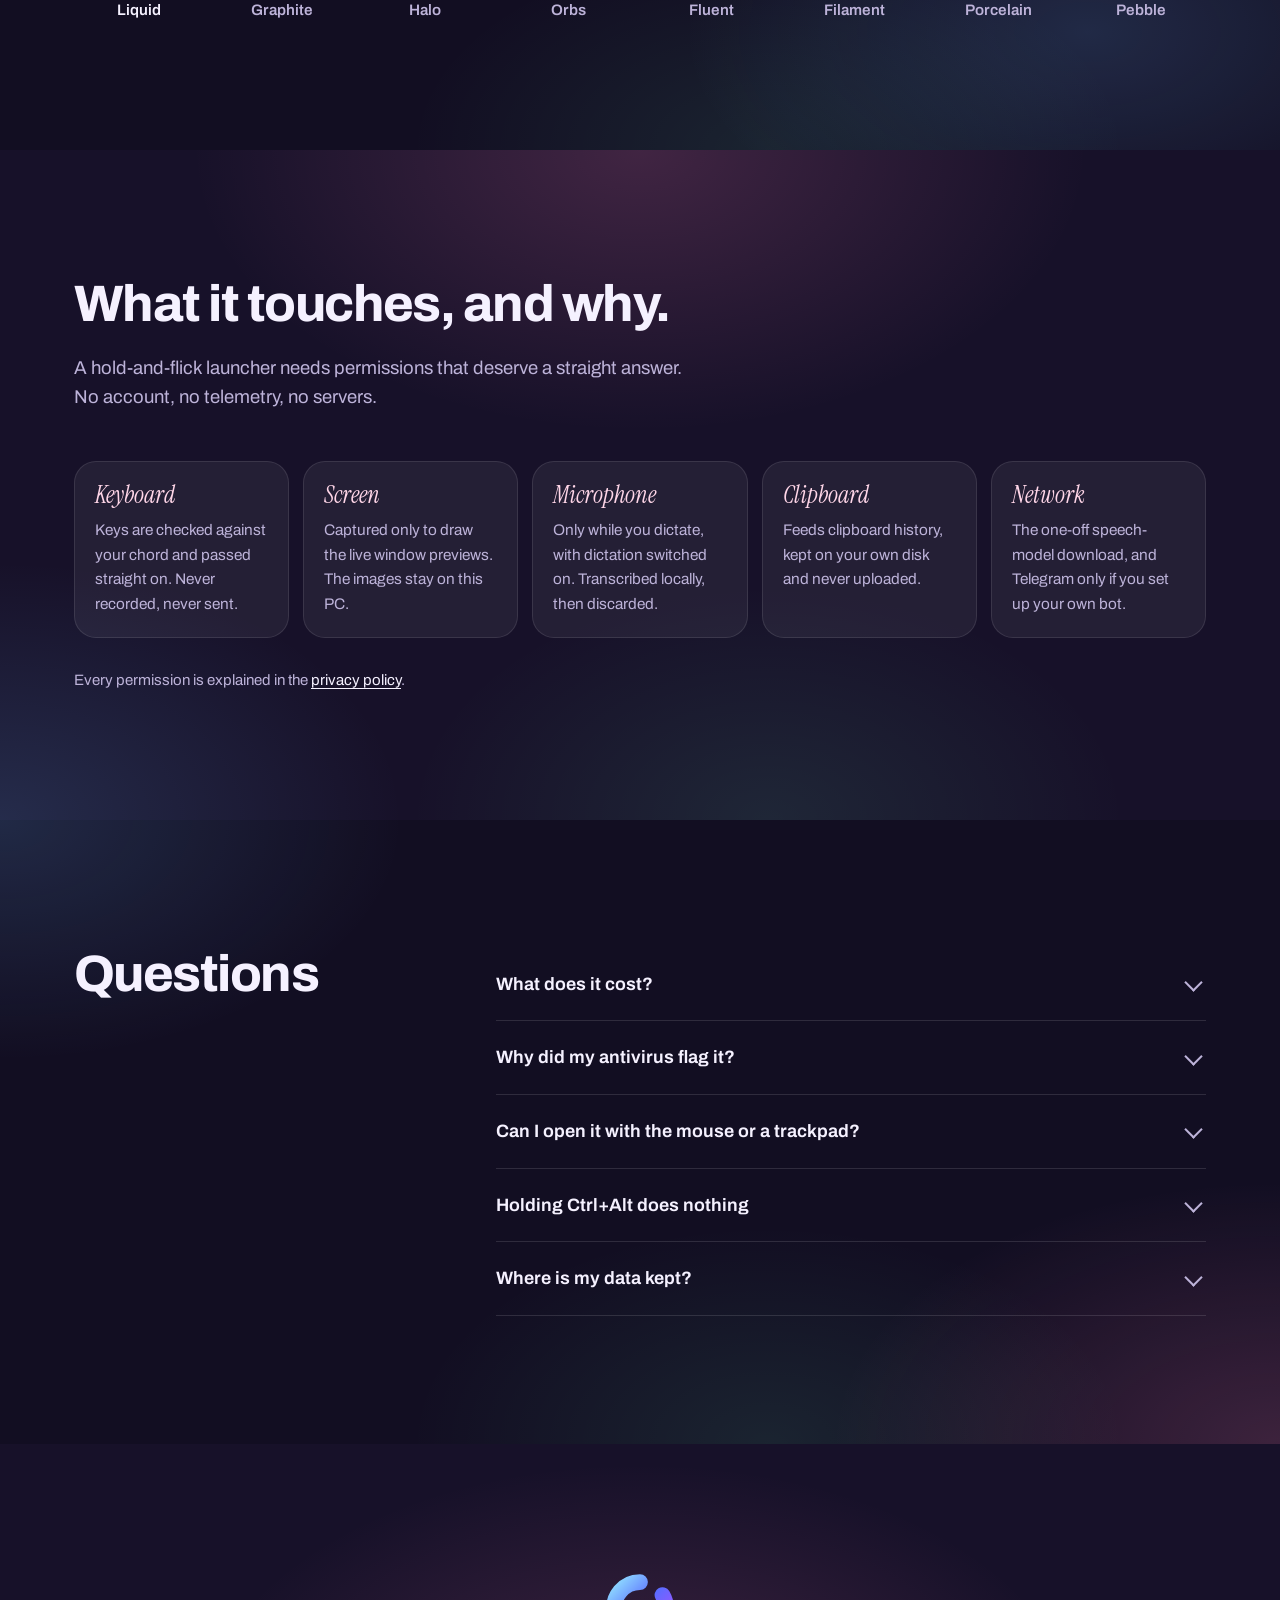
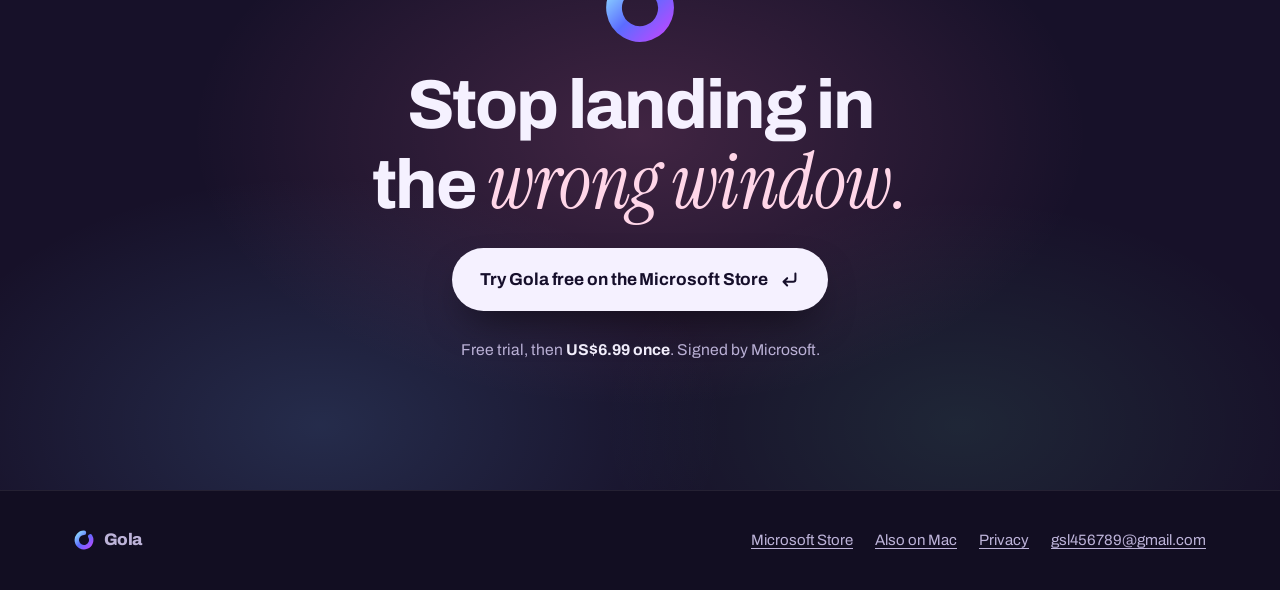
==== commit b02978d7: "Add canonical links to the main and Mac pages Both already declare og:url; the canonical matches it " ====
--- a/index.html
+++ b/index.html
@@ -6,6 +6,7 @@
   <title>Gola — your whole desktop, under your cursor</title>
   <meta name="description" content="Hold a key chord or a mouse button and a wheel opens right where you are pointing. Point at an app, its open windows fan out, release on the one you meant. For Windows 10 and 11.">
   <meta name="theme-color" content="#120E22">
+  <link rel="canonical" href="https://gsl0001.github.io/gola/">
   <link rel="icon" type="image/png" href="assets/icons/favicon.png">
   <link rel="preconnect" href="https://fonts.googleapis.com">
   <link rel="preconnect" href="https://fonts.gstatic.com" crossorigin>
